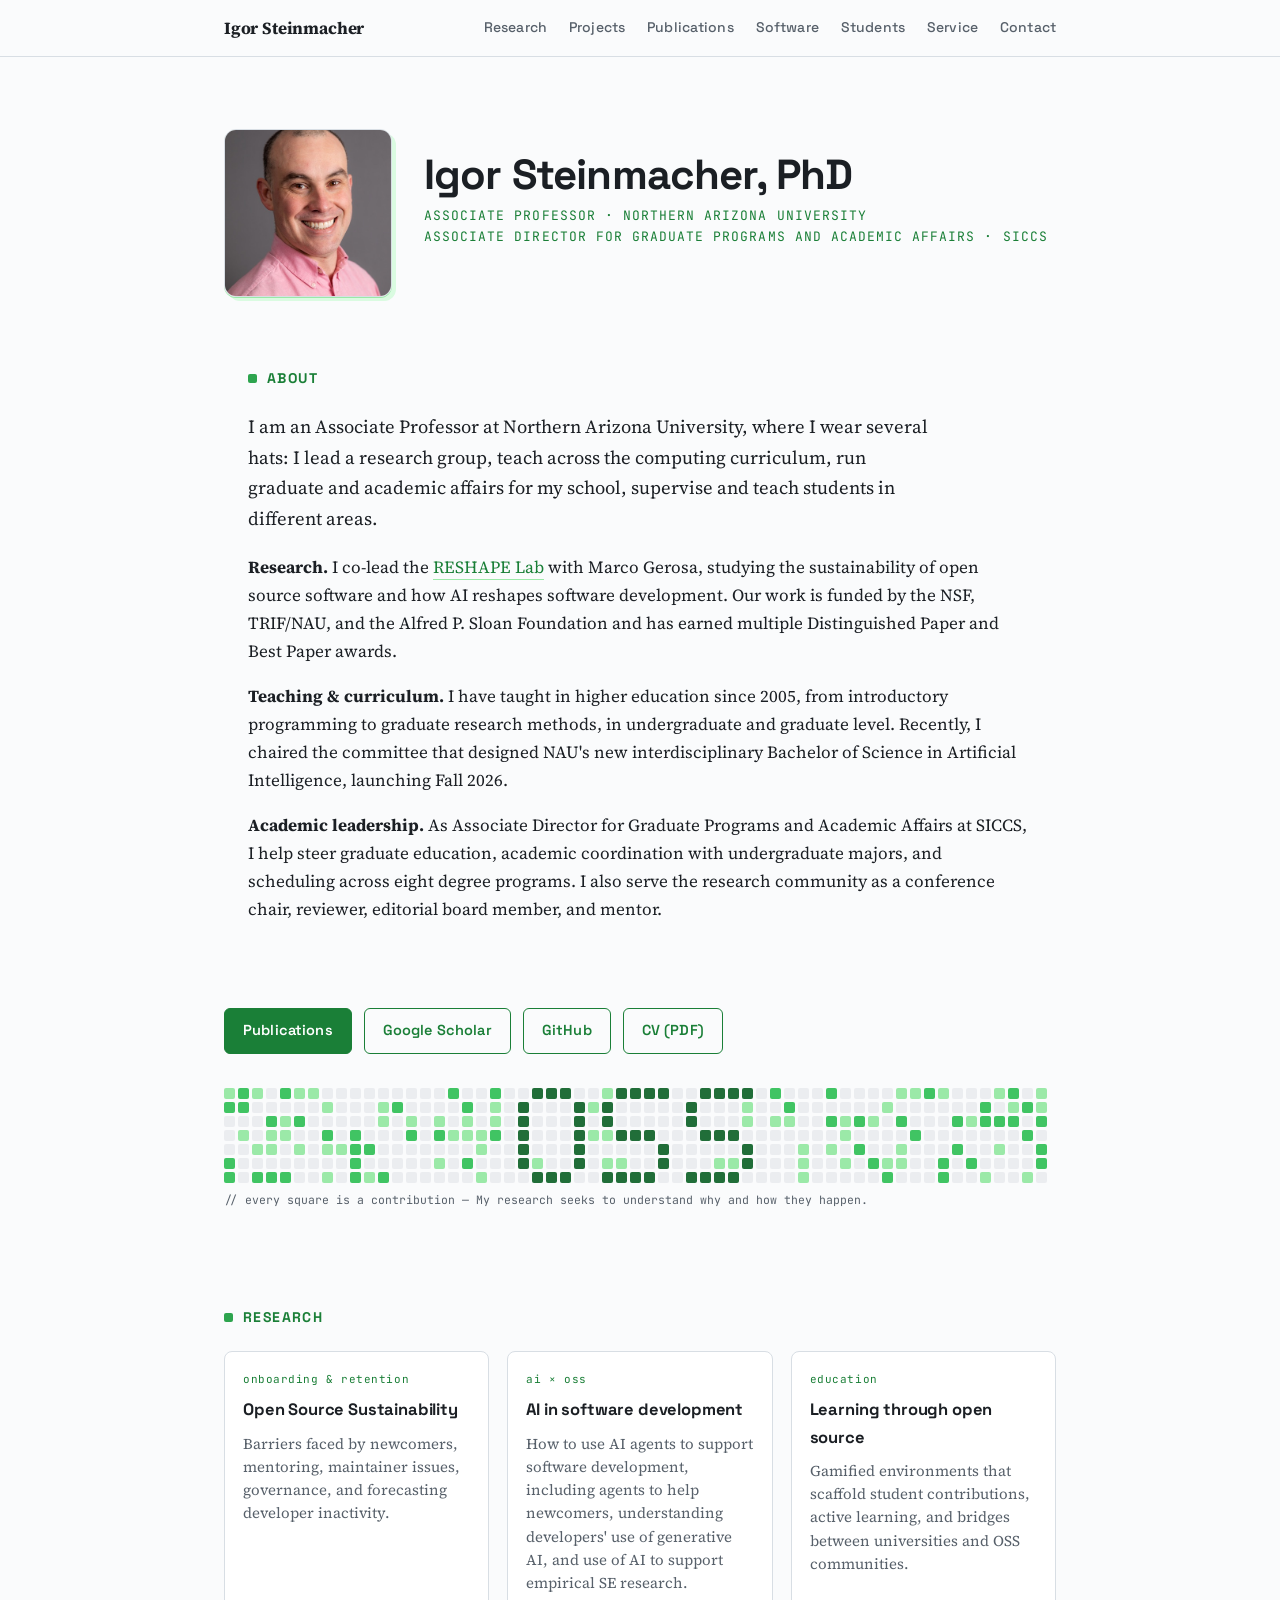
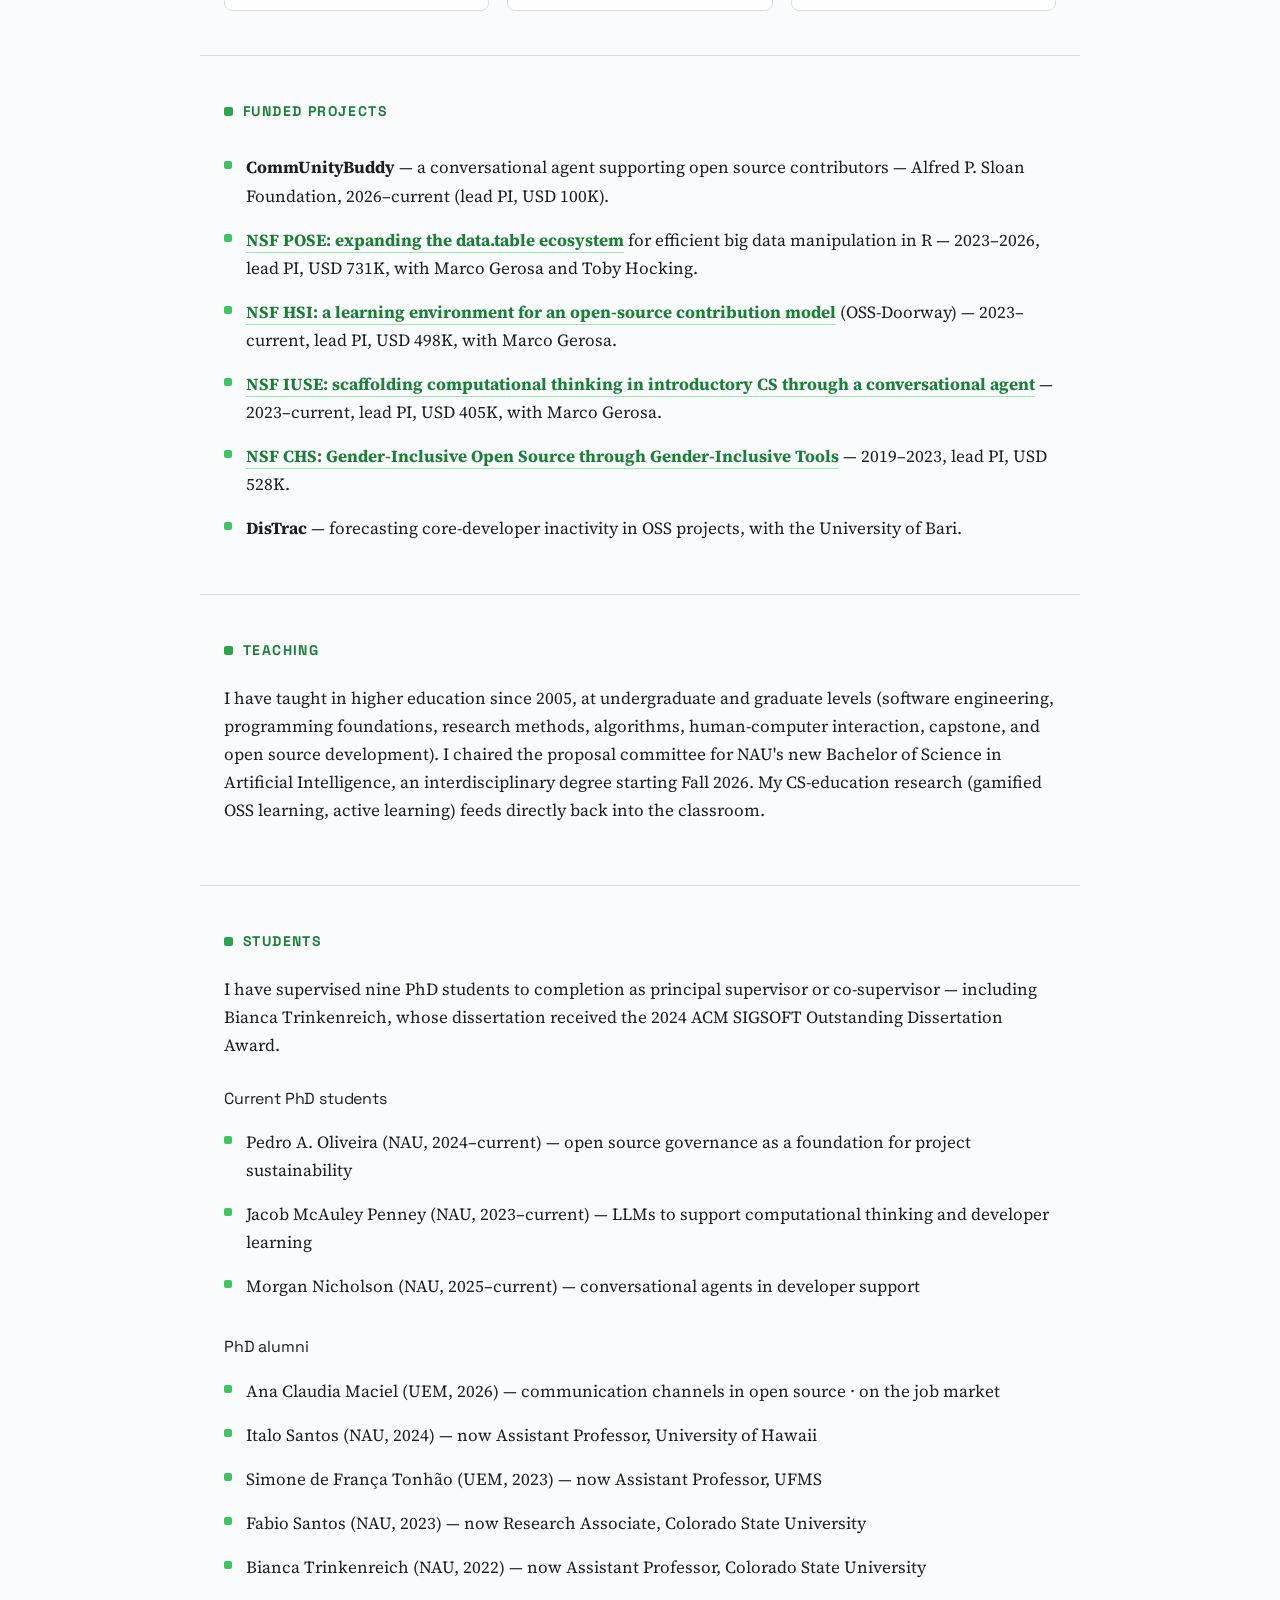
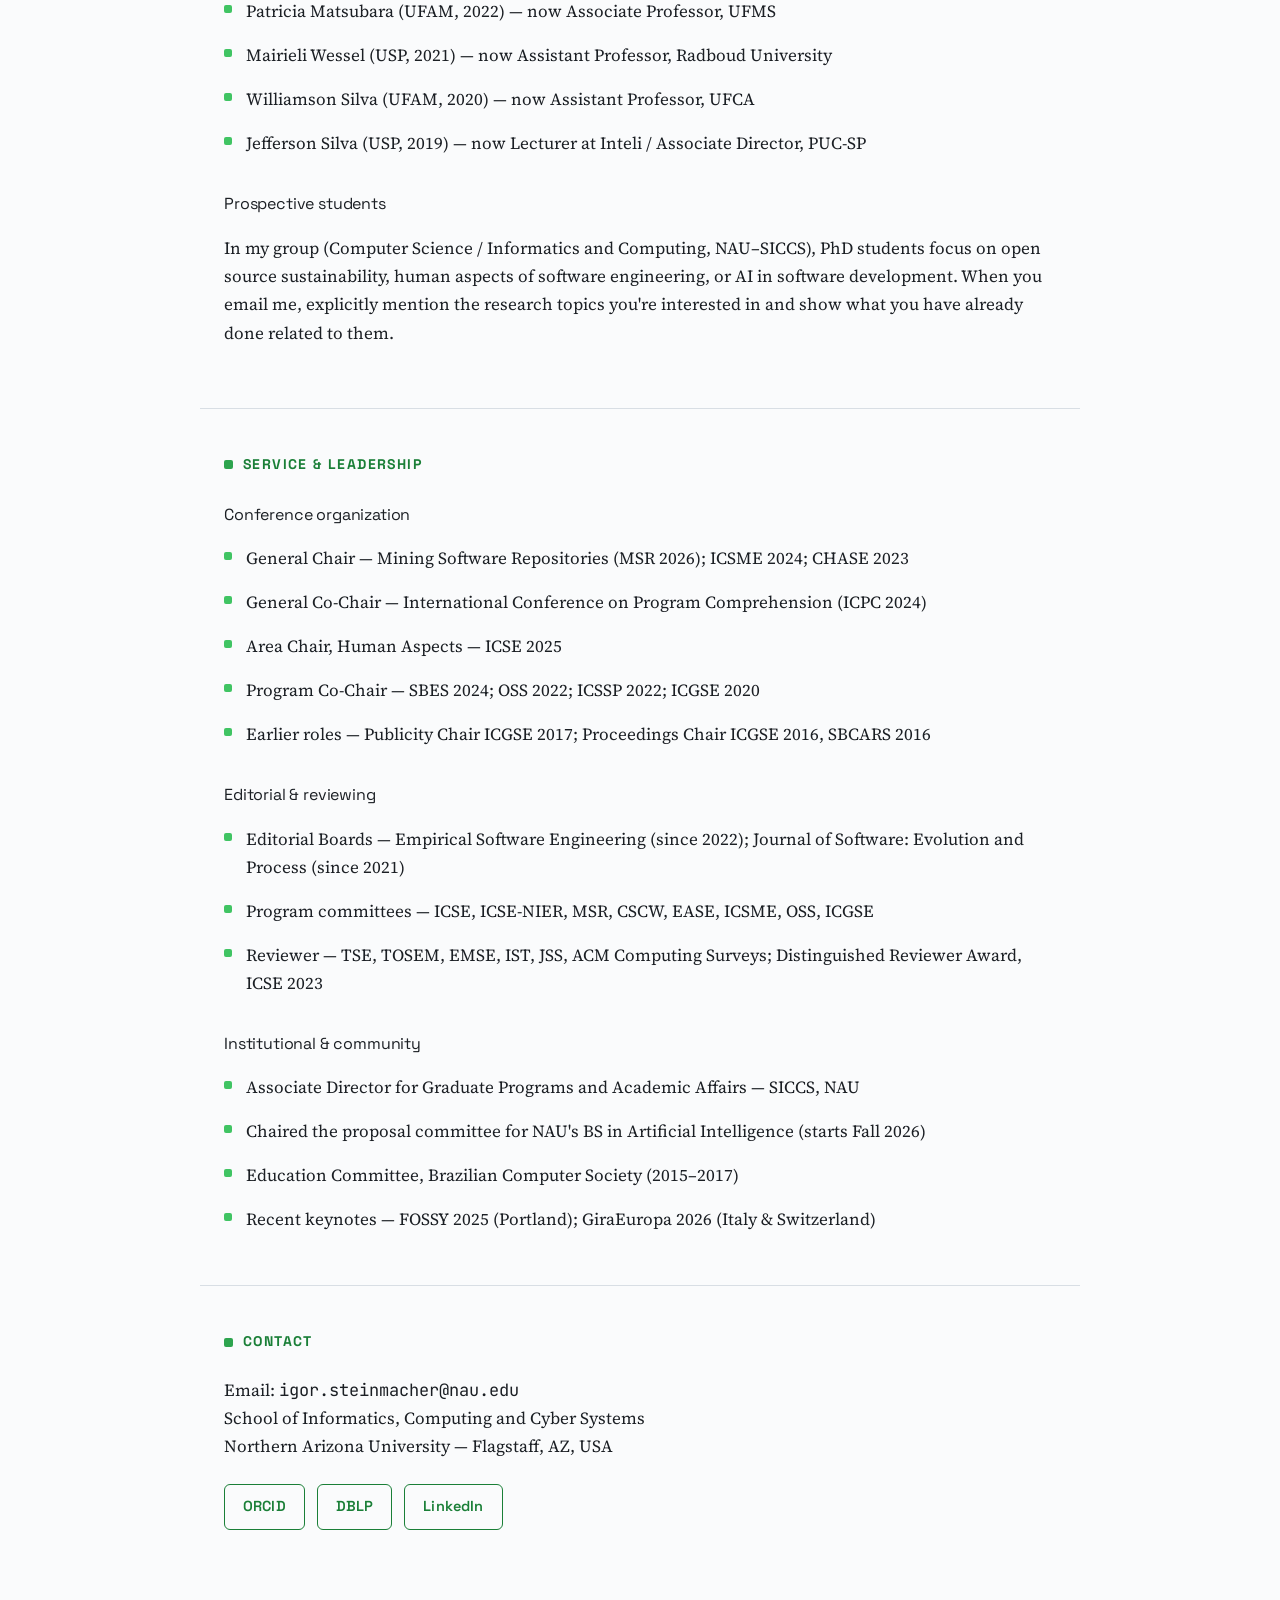
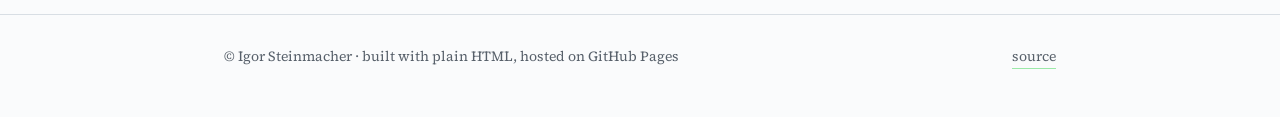
==== index.html @ fbc07988 "Fix content mismatches, shrink photo, add link previews - Teaching: "since 2005" in both About and T" ====
<!DOCTYPE html>
<html lang="en">
<head>
<meta charset="utf-8">
<meta name="viewport" content="width=device-width, initial-scale=1">
<title>Igor Steinmacher — Open Source Sustainability Research</title>
<meta name="description" content="Igor Steinmacher is an Associate Professor at Northern Arizona University researching open source software sustainability, onboarding, governance, and AI in software ecosystems.">
<link rel="canonical" href="https://igor.pro.br/">
<link rel="icon" href="favicon.svg" type="image/svg+xml">
<link rel="apple-touch-icon" href="apple-touch-icon.png">
<meta property="og:type" content="website">
<meta property="og:site_name" content="Igor Steinmacher">
<meta property="og:url" content="https://igor.pro.br/">
<meta property="og:title" content="Igor Steinmacher — Open Source Sustainability Research">
<meta property="og:description" content="Igor Steinmacher is an Associate Professor at Northern Arizona University researching open source software sustainability, onboarding, governance, and AI in software ecosystems.">
<meta property="og:image" content="https://igor.pro.br/steinmacherIgor.jpg">
<meta property="og:image:width" content="420">
<meta property="og:image:height" content="543">
<meta property="og:image:alt" content="Portrait of Igor Steinmacher">
<meta name="twitter:card" content="summary">
<script type="application/ld+json">
{
  "@context": "https://schema.org",
  "@type": "Person",
  "name": "Igor Steinmacher",
  "url": "https://igor.pro.br/",
  "image": "https://igor.pro.br/steinmacherIgor.jpg",
  "jobTitle": "Associate Professor",
  "affiliation": { "@type": "CollegeOrUniversity", "name": "Northern Arizona University" },
  "knowsAbout": ["Open source software", "Software engineering", "AI in software development", "Computing education"],
  "sameAs": [
    "https://scholar.google.com/citations?user=I8o8rfoAAAAJ",
    "https://github.com/igorsteinmacher",
    "https://orcid.org/0000-0002-0612-5790",
    "https://dblp.org/pid/70/3474.html",
    "https://www.linkedin.com/in/igorsteinmacher/"
  ]
}
</script>
<link rel="preconnect" href="https://fonts.googleapis.com">
<link rel="preconnect" href="https://fonts.gstatic.com" crossorigin>
<link href="https://fonts.googleapis.com/css2?family=Space+Grotesk:wght@500;700&family=Source+Serif+4:ital,wght@0,400;0,600;1,400&family=JetBrains+Mono:wght@400;600&display=swap" rel="stylesheet">
<link rel="stylesheet" href="style.css">
</head>
<body>

<header class="site">
  <div class="row">
    <a class="brand" href="index.html">Igor Steinmacher</a>
    <nav>
      <!-- BEGIN:nav (generated from data/site.toml — edit there) -->
      <a href="#research">Research</a>
      <a href="#projects">Projects</a>
      <a href="publications.html">Publications</a>
      <a href="software.html">Software</a>
      <a href="#students">Students</a>
      <a href="#service">Service</a>
      <a href="#contact">Contact</a>
      <!-- END:nav -->
    </nav>
  </div>
</header>

<main>
  <div class="hero">
    <div class="hero-top">
      <img class="hero-photo" src="steinmacherIgor.jpg" width="168" height="168" alt="Igor Steinmacher">
      <div class="hero-id">
        <h1 class="name">Igor Steinmacher, PhD</h1>
        <p class="role">Associate Professor · Northern Arizona University<br>
        Associate Director for Graduate Programs and Academic Affairs · SICCS</p>
      </div>
    </div>

    <section id="about">
    <h2>About</h2>
    <p class="lead">
      I am an Associate Professor at Northern Arizona University, where I wear several
      hats: I lead a research group, teach across the computing curriculum, run
      graduate and academic affairs for my school, supervise and teach students in different areas.
    </p>
    <p>
      <strong>Research.</strong> I co-lead the <a href="https://reshapelab.site" target="_blank" rel="noopener">RESHAPE
      Lab</a> with Marco Gerosa, studying the sustainability of open source software and
      how AI reshapes software development. Our work is funded by the NSF, TRIF/NAU, and the Alfred P.
      Sloan Foundation and has earned multiple Distinguished Paper and Best
      Paper awards.
    </p>
    <p>
      <strong>Teaching &amp; curriculum.</strong> I have taught in higher education since
      2005, from introductory programming to graduate research methods, in undergraduate
      and graduate level. Recently, I chaired the committee that designed NAU's new interdisciplinary 
      Bachelor of Science in Artificial Intelligence, launching Fall 2026.
    </p>
    <p>
      <strong>Academic leadership.</strong> As Associate Director for Graduate Programs and
      Academic Affairs at SICCS, I help steer graduate education, academic coordination with
      undergraduate majors, and scheduling across eight degree programs. I also serve the
      research community as a conference chair, reviewer, editorial board member, and mentor.
    </p>
  </section>  
    <!--<p class="thesis">
      For over a decade, I have studied <em>why people join open source, why they stay, and why they
      leave</em>, and built tools that turn those findings into better onboarding, healthier
      governance, and AI that supports contributors rather than replacing them.
      I co-lead the <a href="https://reshapelab.site" target="_blank" rel="noopener">RESHAPE Lab</a>.
    </p>-->
    <div class="btn-row">
      <a class="btn solid" href="publications.html">Publications</a>
      <a class="btn" href="https://scholar.google.com/citations?user=I8o8rfoAAAAJ">Google Scholar</a>
      <a class="btn" href="https://github.com/igorsteinmacher">GitHub</a>
      <a class="btn" href="Steinmacher_CV.pdf">CV (PDF)</a>
    </div>
    <div class="contrib" id="contrib" aria-hidden="true"></div>
    <p class="contrib-caption">// every square is a contribution — My research seeks to understand why and how they happen.</p>
  </div>

  <section id="research">
    <h2>Research</h2>
    <div class="themes">
      <div class="theme">
        <span class="tag">onboarding &amp; retention</span>
        <h3>Open Source Sustainability</h3>
        <p>Barriers faced by newcomers, mentoring, maintainer issues, governance,
        and forecasting developer inactivity.</p>
      </div>
      <div class="theme">
        <span class="tag">ai × oss</span>
        <h3>AI in software development</h3>
        <p>How to use AI agents to support software development, including
        agents to help newcomers, understanding developers' use of generative AI,
        and use of AI to support empirical SE research.</p>
      </div>
      <div class="theme">
        <span class="tag">education</span>
        <h3>Learning through open source</h3>
        <p>Gamified environments that scaffold student contributions,
        active learning, and bridges between universities and OSS communities.</p>
      </div>
    </div>
  </section>

  <section id="projects">
    <h2>Funded Projects</h2>
    <ul class="clean">
      <!-- BEGIN:projects (generated from data/projects.toml — edit there) -->
      <li><strong>CommUnityBuddy</strong> — a conversational agent supporting open source contributors — Alfred P. Sloan Foundation, 2026–current (lead PI, USD 100K).</li>
      <li><strong><a href="https://www.nsf.gov/awardsearch/showAward?AWD_ID=2303612" target="_blank" rel="noopener">NSF POSE: expanding the data.table ecosystem</a></strong> for efficient big data manipulation in R — 2023–2026, lead PI, USD 731K, with Marco Gerosa and Toby Hocking.</li>
      <li><strong><a href="https://www.nsf.gov/awardsearch/showAward?AWD_ID=2247929" target="_blank" rel="noopener">NSF HSI: a learning environment for an open-source contribution model</a></strong> (OSS-Doorway) — 2023–current, lead PI, USD 498K, with Marco Gerosa.</li>
      <li><strong><a href="https://www.nsf.gov/awardsearch/showAward?AWD_ID=2236198" target="_blank" rel="noopener">NSF IUSE: scaffolding computational thinking in introductory CS through a conversational agent</a></strong> — 2023–current, lead PI, USD 405K, with Marco Gerosa.</li>
      <li><strong><a href="https://www.nsf.gov/awardsearch/showAward?AWD_ID=1900903" target="_blank" rel="noopener">NSF CHS: Gender-Inclusive Open Source through Gender-Inclusive Tools</a></strong> — 2019–2023, lead PI, USD 528K.</li>
      <li><strong>DisTrac</strong> — forecasting core-developer inactivity in OSS projects, with the University of Bari.</li>
      <!-- END:projects -->
    </ul>
  </section>

  <section id="teaching">
    <h2>Teaching</h2>
    <p>
      I have taught in higher education since 2005, at undergraduate and
      graduate levels (software engineering, programming foundations, research methods,
      algorithms, human-computer interaction, capstone, and open source development). I
      chaired the proposal committee for NAU's new Bachelor of Science in Artificial
      Intelligence, an interdisciplinary degree starting Fall 2026. My CS-education
      research (gamified OSS learning, active learning) feeds directly back into the
      classroom.
    </p>
  </section>

  <section id="students">
    <h2>Students</h2>
    <p>
      I have supervised <!-- BEGIN:phd-alumni-count (from data/students.toml) -->nine<!-- END:phd-alumni-count --> PhD students to completion as principal supervisor or
      co-supervisor — including Bianca Trinkenreich, whose dissertation received the
      2024 ACM SIGSOFT Outstanding Dissertation Award.
    </p>
    <p class="sub-h">Current PhD students</p>
    <ul class="clean">
      <!-- BEGIN:students-current (generated from data/students.toml — edit there) -->
      <li>Pedro A. Oliveira (NAU, 2024–current) — open source governance as a foundation for project sustainability</li>
      <li>Jacob McAuley Penney (NAU, 2023–current) — LLMs to support computational thinking and developer learning</li>
      <li>Morgan Nicholson (NAU, 2025–current) — conversational agents in developer support</li>
      <!-- END:students-current -->
    </ul>
    <p class="sub-h">PhD alumni</p>
    <ul class="clean">
      <!-- BEGIN:students-alumni (generated from data/students.toml — edit there) -->
      <li>Ana Claudia Maciel (UEM, 2026) — communication channels in open source · on the job market</li>
      <li>Italo Santos (NAU, 2024) — now Assistant Professor, University of Hawaii</li>
      <li>Simone de França Tonhão (UEM, 2023) — now Assistant Professor, UFMS</li>
      <li>Fabio Santos (NAU, 2023) — now Research Associate, Colorado State University</li>
      <li>Bianca Trinkenreich (NAU, 2022) — now Assistant Professor, Colorado State University</li>
      <li>Patricia Matsubara (UFAM, 2022) — now Associate Professor, UFMS</li>
      <li>Mairieli Wessel (USP, 2021) — now Assistant Professor, Radboud University</li>
      <li>Williamson Silva (UFAM, 2020) — now Assistant Professor, UFCA</li>
      <li>Jefferson Silva (USP, 2019) — now Lecturer at Inteli / Associate Director, PUC-SP</li>
      <!-- END:students-alumni -->
    </ul>
    <p class="sub-h">Prospective students</p>
    <p>
      In my group (Computer Science / Informatics and Computing, NAU–SICCS), PhD students focus on open source sustainability, human aspects of software engineering, or AI in software development. When you email me, explicitly mention the research topics you're interested in and show what you have already done related to them.
    </p>
  </section>

  <section id="service">
    <h2>Service &amp; Leadership</h2>
    <!-- BEGIN:service (generated from data/service.toml — edit there) -->
    <p class="sub-h">Conference organization</p>
    <ul class="clean">
      <li>General Chair — Mining Software Repositories (MSR 2026); ICSME 2024; CHASE 2023</li>
      <li>General Co-Chair — International Conference on Program Comprehension (ICPC 2024)</li>
      <li>Area Chair, Human Aspects — ICSE 2025</li>
      <li>Program Co-Chair — SBES 2024; OSS 2022; ICSSP 2022; ICGSE 2020</li>
      <li>Earlier roles — Publicity Chair ICGSE 2017; Proceedings Chair ICGSE 2016, SBCARS 2016</li>
    </ul>
    <p class="sub-h">Editorial &amp; reviewing</p>
    <ul class="clean">
      <li>Editorial Boards — Empirical Software Engineering (since 2022); Journal of Software: Evolution and Process (since 2021)</li>
      <li>Program committees — ICSE, ICSE-NIER, MSR, CSCW, EASE, ICSME, OSS, ICGSE</li>
      <li>Reviewer — TSE, TOSEM, EMSE, IST, JSS, ACM Computing Surveys; Distinguished Reviewer Award, ICSE 2023</li>
    </ul>
    <p class="sub-h">Institutional &amp; community</p>
    <ul class="clean">
      <li>Associate Director for Graduate Programs and Academic Affairs — SICCS, NAU</li>
      <li>Chaired the proposal committee for NAU's BS in Artificial Intelligence (starts Fall 2026)</li>
      <li>Education Committee, Brazilian Computer Society (2015–2017)</li>
      <li>Recent keynotes — FOSSY 2025 (Portland); GiraEuropa 2026 (Italy &amp; Switzerland)</li>
    </ul>
    <!-- END:service -->
  </section>

  <section id="contact">
    <h2>Contact</h2>
    <p>
      Email: <span class="mono">igor.steinmacher@nau.edu</span><br>
      School of Informatics, Computing and Cyber Systems<br>
      Northern Arizona University — Flagstaff, AZ, USA
    </p>
    <div class="btn-row">
      <a class="btn" href="https://orcid.org/0000-0002-0612-5790">ORCID</a>
      <a class="btn" href="https://dblp.org/pid/70/3474.html">DBLP</a>
      <a class="btn" href="https://www.linkedin.com/in/igorsteinmacher/">LinkedIn</a>
    </div>
  </section>
</main>

<footer>
  <div class="row">
    <span>© Igor Steinmacher · built with plain HTML, hosted on GitHub Pages</span>
    <a href="https://github.com/igorsteinmacher/igorsteinmacher.github.io" target="_blank" rel="noopener">source</a>
  </div>
</footer>

<script>
// Signature element: deterministic contribution-graph strip.
// Hidden message: the brightest cells spell "OSS" in a 5x7 pixel font, sitting in
// the middle of the strip. On each side, background "contributions" ramp from
// sparse/quiet up toward the message and back down — so it reads like a real
// commit history with a burst of activity in the center, not a banner.
// Deterministic — identical on every visit.
(function () {
  const grid = document.getElementById('contrib');
  if (!grid) return;

  // 5x7 glyphs (rows top->bottom, each string is 5 cols). 1 = lit.
  const FONT = {
    O: ["01110","10001","10001","10001","10001","10001","01110"],
    S: ["01111","10000","10000","01110","00001","00001","11110"],
  };
  const MSG = "OSS";

  // message columns: 5 per letter + 1-col gap between letters
  const msgCols = [];
  MSG.split("").forEach((ch, i) => {
    const g = FONT[ch];
    for (let c = 0; c < 5; c++) msgCols.push(g.map(row => row[c] === "1"));
    if (i < MSG.length - 1) msgCols.push(new Array(7).fill(false));
  });

  let seed = 20150612; // PhD year + a date — deterministic seed
  const rand = () => (seed = (seed * 1103515245 + 12345) % 2147483648) / 2147483648;

  const gap = 3;
  const cw = grid.clientWidth || 880;
  const minCols = msgCols.length + 8;
  let cell = 11;
  let avail = Math.floor((cw + gap) / (cell + gap));
  if (avail < minCols) {
    cell = Math.max(5, Math.floor((cw + gap) / minCols) - gap);
    avail = Math.floor((cw + gap) / (cell + gap));
    grid.style.gridTemplateRows = `repeat(7, ${cell}px)`;
    grid.style.gridAutoColumns = `${cell}px`;
  }
  const start = Math.floor((avail - msgCols.length) / 2); // message start column
  const end = start + msgCols.length;                     // message end column
  const half = avail / 2;

  for (let w = 0; w < avail; w++) {
    const inMsg = w >= start && w < end;
    const letterCol = inMsg ? msgCols[w - start] : null;
    // background intensity ramps toward the center (where the message sits)
    const proximity = 1 - Math.abs(w - half) / half; // 0 at edges, 1 at center
    for (let d = 0; d < 7; d++) {
      const cell = document.createElement('span');
      if (letterCol && letterCol[d]) {
        cell.className = 'l4';            // message pixel — brightest
      } else {
        // denser & slightly brighter near the center, sparse & dim at the edges
        const r = rand();
        const t = 0.55 + proximity * 0.32; // threshold rises toward center
        if (r > t + 0.18) cell.className = 'l2';
        else if (r > t) cell.className = 'l1';
        // else empty (level 0)
      }
      cell.style.animationDelay = (w * 18) + 'ms';
      grid.appendChild(cell);
    }
  }
})();
</script>
</body>
</html>
---- style.css ----
/* ==========================================================================
   igor.pro.br — stylesheet
   Design notes: palette is a deliberate nod to the GitHub contribution
   graph (the data Igor's research mines): paper white, ink, commit green.
   Type: Space Grotesk (display) / Source Serif 4 (body) / JetBrains Mono
   (metadata: years, venues, labels).
   ========================================================================== */

:root {
  --paper: #fafbfc;
  --ink: #1b1f24;
  --slate: #57606a;
  --line: #d8dee4;
  --green: #2da44e;
  --green-deep: #1a7f37;
  --green-soft: #dafbe1;
  --green-cell-0: #ebedf0;
  --green-cell-1: #9be9a8;
  --green-cell-2: #40c463;
  --green-cell-3: #30a14e;
  --green-cell-4: #216e39;
  --max: 880px;
}

* { box-sizing: border-box; }

html { scroll-behavior: smooth; }
@media (prefers-reduced-motion: reduce) {
  html { scroll-behavior: auto; }
  *, *::before, *::after { animation: none !important; transition: none !important; }
}

body {
  margin: 0;
  background: var(--paper);
  color: var(--ink);
  font-family: "Source Serif 4", Georgia, serif;
  font-size: 17px;
  line-height: 1.65;
}

h1, h2, h3, nav, .btn { font-family: "Space Grotesk", "Helvetica Neue", sans-serif; }
.mono { font-family: "JetBrains Mono", ui-monospace, monospace; }

a { color: var(--green-deep); text-decoration: none; border-bottom: 1px solid var(--green-cell-1); }
a:hover { border-bottom-color: var(--green-deep); }
a:focus-visible { outline: 2px solid var(--green); outline-offset: 2px; }

/* ---- nav ---- */
header.site {
  position: sticky; top: 0; z-index: 10;
  background: rgba(250,251,252,.92);
  backdrop-filter: blur(6px);
  border-bottom: 1px solid var(--line);
}
header.site .row {
  max-width: var(--max); margin: 0 auto; padding: 14px 24px;
  display: flex; align-items: center; justify-content: space-between; gap: 16px;
}
header.site .brand {
  font-weight: 700; font-size: 17px; letter-spacing: -.01em;
  color: var(--ink); border: 0;
}
header.site nav { display: flex; gap: 22px; flex-wrap: wrap; }
header.site nav a {
  font-size: 14px; font-weight: 500; color: var(--slate);
  border: 0; letter-spacing: .01em;
}
header.site nav a:hover { color: var(--green-deep); }

/* ---- hero ---- */
.hero { max-width: var(--max); margin: 0 auto; padding: 72px 24px 48px; }
.hero h1 {
  font-size: clamp(34px, 6vw, 52px);
  line-height: 1.05; letter-spacing: -.025em; margin: 0 0 14px;
}
.hero .role {
  font-family: "JetBrains Mono", monospace;
  font-size: 13px; color: var(--green-deep);
  text-transform: uppercase; letter-spacing: .08em;
  margin: 0 0 26px;
}
.hero .thesis {
  font-size: clamp(19px, 2.6vw, 23px);
  line-height: 1.5; max-width: 640px; margin: 0 0 30px;
  color: var(--ink);
}
.hero .thesis em { font-style: normal; background: var(--green-soft); padding: 0 4px; }

/* signature element: contribution-graph strip */
.contrib {
  display: grid;
  grid-template-rows: repeat(7, 11px);
  grid-auto-flow: column;
  grid-auto-columns: 11px;
  gap: 3px;
  margin: 34px 0 8px;
  overflow: hidden;
}
.contrib span {
  width: 11px; height: 11px; border-radius: 2px;
  background: var(--green-cell-0);
  opacity: 0; animation: cell-in .4s ease forwards;
}
.contrib span.l1 { background: var(--green-cell-1); }
.contrib span.l2 { background: var(--green-cell-2); }
.contrib span.l3 { background: var(--green-cell-3); }
.contrib span.l4 { background: var(--green-cell-4); }
@keyframes cell-in { to { opacity: 1; } }
.contrib-caption {
  font-family: "JetBrains Mono", monospace;
  font-size: 11.5px; color: var(--slate); margin: 0 0 4px;
}

/* ---- sections ---- */
section { max-width: var(--max); margin: 0 auto; padding: 44px 24px; }
section + section { border-top: 1px solid var(--line); }
h2 {
  font-size: 14px; text-transform: uppercase; letter-spacing: .1em;
  color: var(--green-deep); margin: 0 0 22px;
  display: flex; align-items: center; gap: 10px;
}
h2::before {
  content: ""; width: 9px; height: 9px; border-radius: 2px;
  background: var(--green); flex: none;
}
h3 { font-size: 19px; margin: 26px 0 8px; letter-spacing: -.01em; }

.lead { font-size: 18.5px; max-width: 680px; }

/* research themes */
.themes { display: grid; grid-template-columns: repeat(auto-fit, minmax(240px, 1fr)); gap: 18px; margin-top: 8px; }
.theme {
  border: 1px solid var(--line); border-radius: 8px;
  padding: 18px 18px 16px; background: #fff;
}
.theme h3 { margin: 0 0 8px; font-size: 16.5px; }
.theme p { margin: 0; font-size: 15px; color: var(--slate); line-height: 1.55; }
.theme .tag {
  font-family: "JetBrains Mono", monospace; font-size: 11px;
  color: var(--green-deep); display: block; margin-bottom: 8px;
  letter-spacing: .05em;
}

/* publications */
.pub { padding: 14px 0; border-bottom: 1px dashed var(--line); }
.pub:last-child { border-bottom: 0; }
.pub .meta {
  font-family: "JetBrains Mono", monospace; font-size: 12px;
  color: var(--slate); display: flex; gap: 12px; flex-wrap: wrap; margin-bottom: 3px;
}
.pub .meta .venue { color: var(--green-deep); font-weight: 600; }
.pub .meta .award { color: #9a6700; }
.pub .title { font-size: 16.5px; font-weight: 600; line-height: 1.4; }
.pub .authors { font-size: 14px; color: var(--slate); margin-top: 2px; }
.year-h {
  font-family: "Space Grotesk", sans-serif; font-size: 22px;
  margin: 34px 0 6px; letter-spacing: -.01em;
}

/* lists */
ul.clean { list-style: none; padding: 0; margin: 0; }
ul.clean li { padding: 8px 0 8px 22px; position: relative; }
ul.clean li::before {
  content: ""; position: absolute; left: 0; top: 16px;
  width: 8px; height: 8px; border-radius: 2px; background: var(--green-cell-2);
}

/* buttons */
.btn {
  display: inline-block; padding: 10px 18px; border-radius: 6px;
  border: 1px solid var(--green-deep); color: var(--green-deep);
  font-weight: 600; font-size: 14.5px; letter-spacing: .01em;
}
.btn:hover { background: var(--green-soft); }
.btn.solid { background: var(--green-deep); color: #fff; }
.btn.solid:hover { background: var(--green); }
.btn-row { display: flex; gap: 12px; flex-wrap: wrap; margin-top: 24px; }

/* footer */
footer {
  border-top: 1px solid var(--line);
  margin-top: 40px;
}
footer .row {
  max-width: var(--max); margin: 0 auto; padding: 30px 24px 48px;
  font-size: 14px; color: var(--slate);
  display: flex; justify-content: space-between; gap: 16px; flex-wrap: wrap;
}
footer a { color: var(--slate); }

@media (max-width: 600px) {
  .hero { padding-top: 48px; }
  header.site nav { gap: 14px; }
}

/* ---- hero with photo (personal page layout) ---- */
.hero-top {
  display: flex; align-items: center; gap: 32px; margin-bottom: 26px;
}
.hero-photo {
  width: 168px; height: 168px; border-radius: 12px; object-fit: cover;
  border: 1px solid var(--line); flex: none;
  box-shadow: 0 1px 0 var(--green-cell-1), 4px 4px 0 var(--green-soft);
}
.hero-id .name {
  font-family: "Space Grotesk", sans-serif;
  font-size: clamp(30px, 5vw, 42px); font-weight: 700;
  letter-spacing: -.02em; line-height: 1.05; margin: 0 0 8px;
}
.hero .thesis-label {
  font-family: "JetBrains Mono", monospace; font-size: 11.5px;
  color: var(--slate); letter-spacing: .06em; margin: 0 0 6px;
}
@media (max-width: 600px) {
  .hero-top { flex-direction: column; align-items: flex-start; gap: 18px; }
  .hero-photo { width: 132px; height: 132px; }
}

/* software cards */
.sw { border: 1px solid var(--line); border-radius: 8px; background: #fff;
  padding: 20px; margin-bottom: 16px; }
.sw h3 { margin: 0 0 6px; font-size: 18px; }
.sw .links { font-family: "JetBrains Mono", monospace; font-size: 12.5px;
  display: flex; gap: 16px; flex-wrap: wrap; margin-top: 10px; }
.sw p { margin: 4px 0 0; font-size: 15px; color: var(--slate); }
.sub-h { font-family: "Space Grotesk", sans-serif; font-size: 16px;
  margin: 26px 0 8px; letter-spacing: -.01em; }
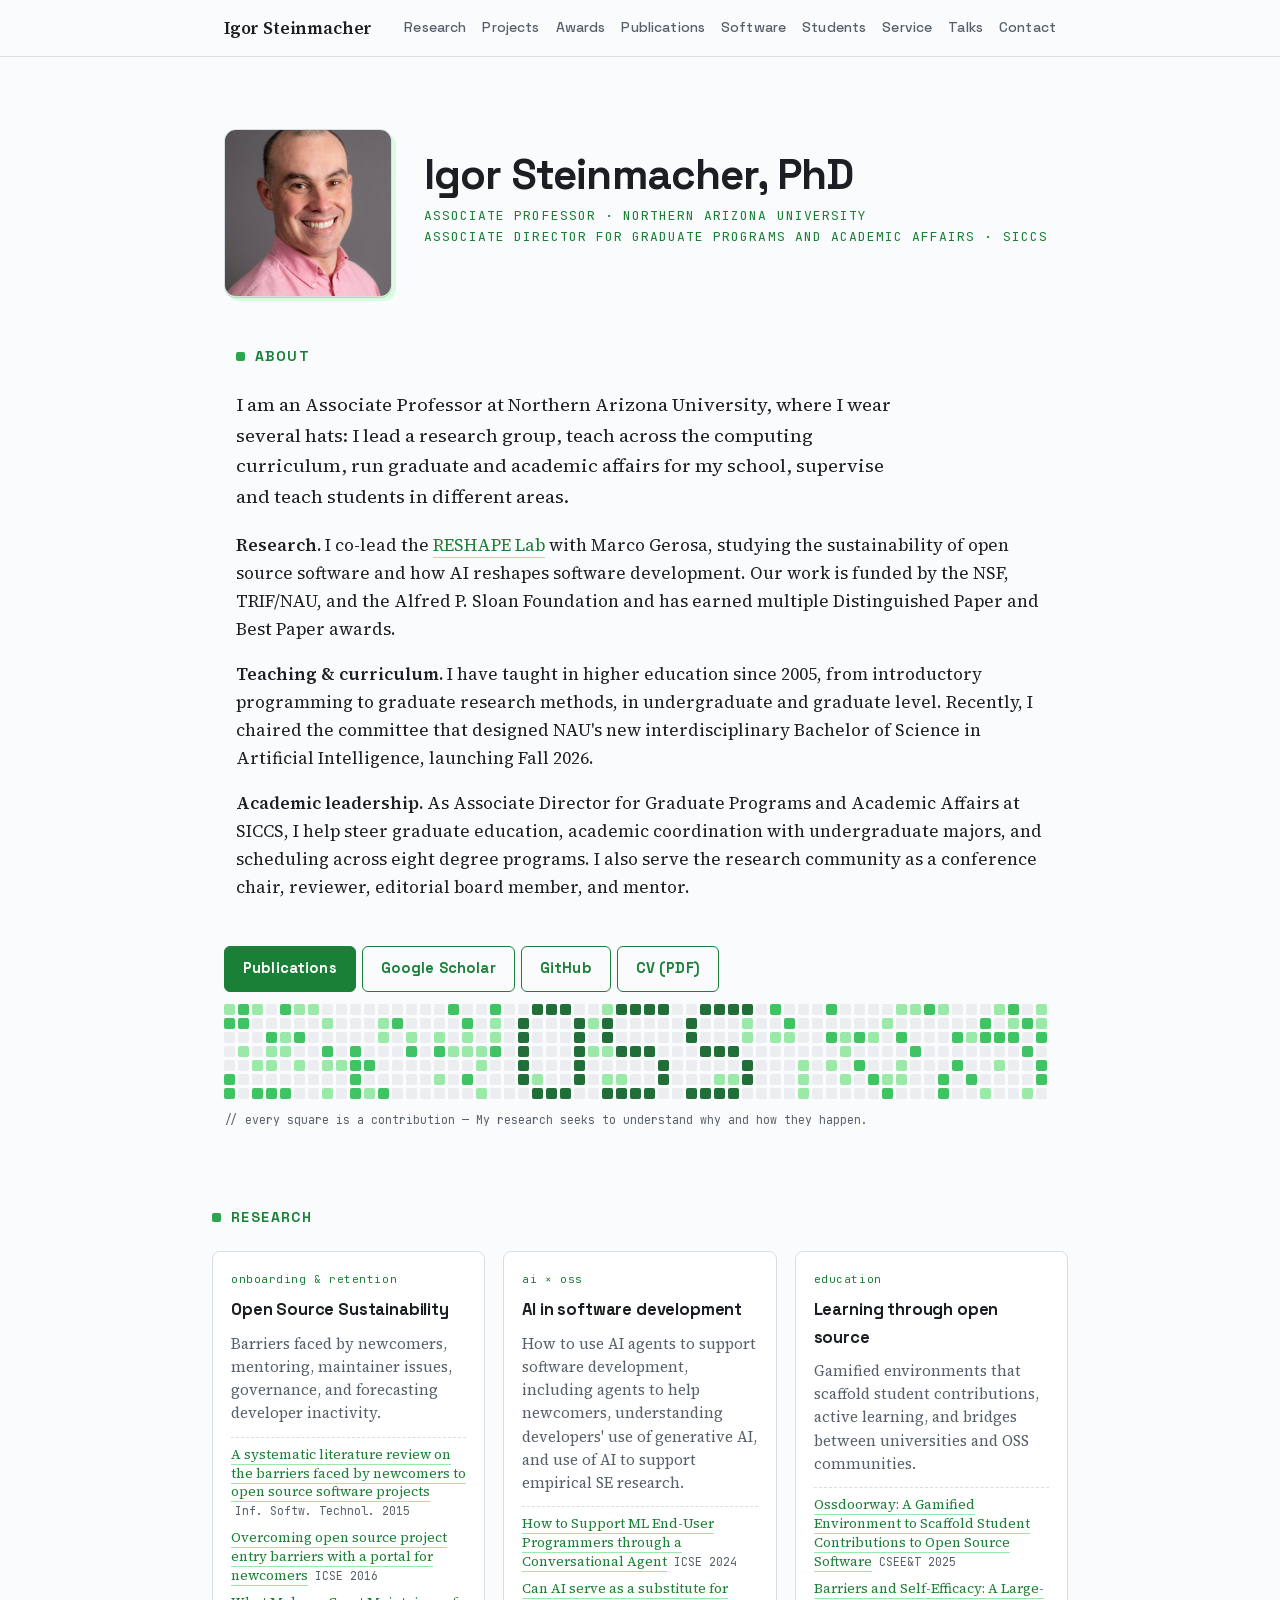
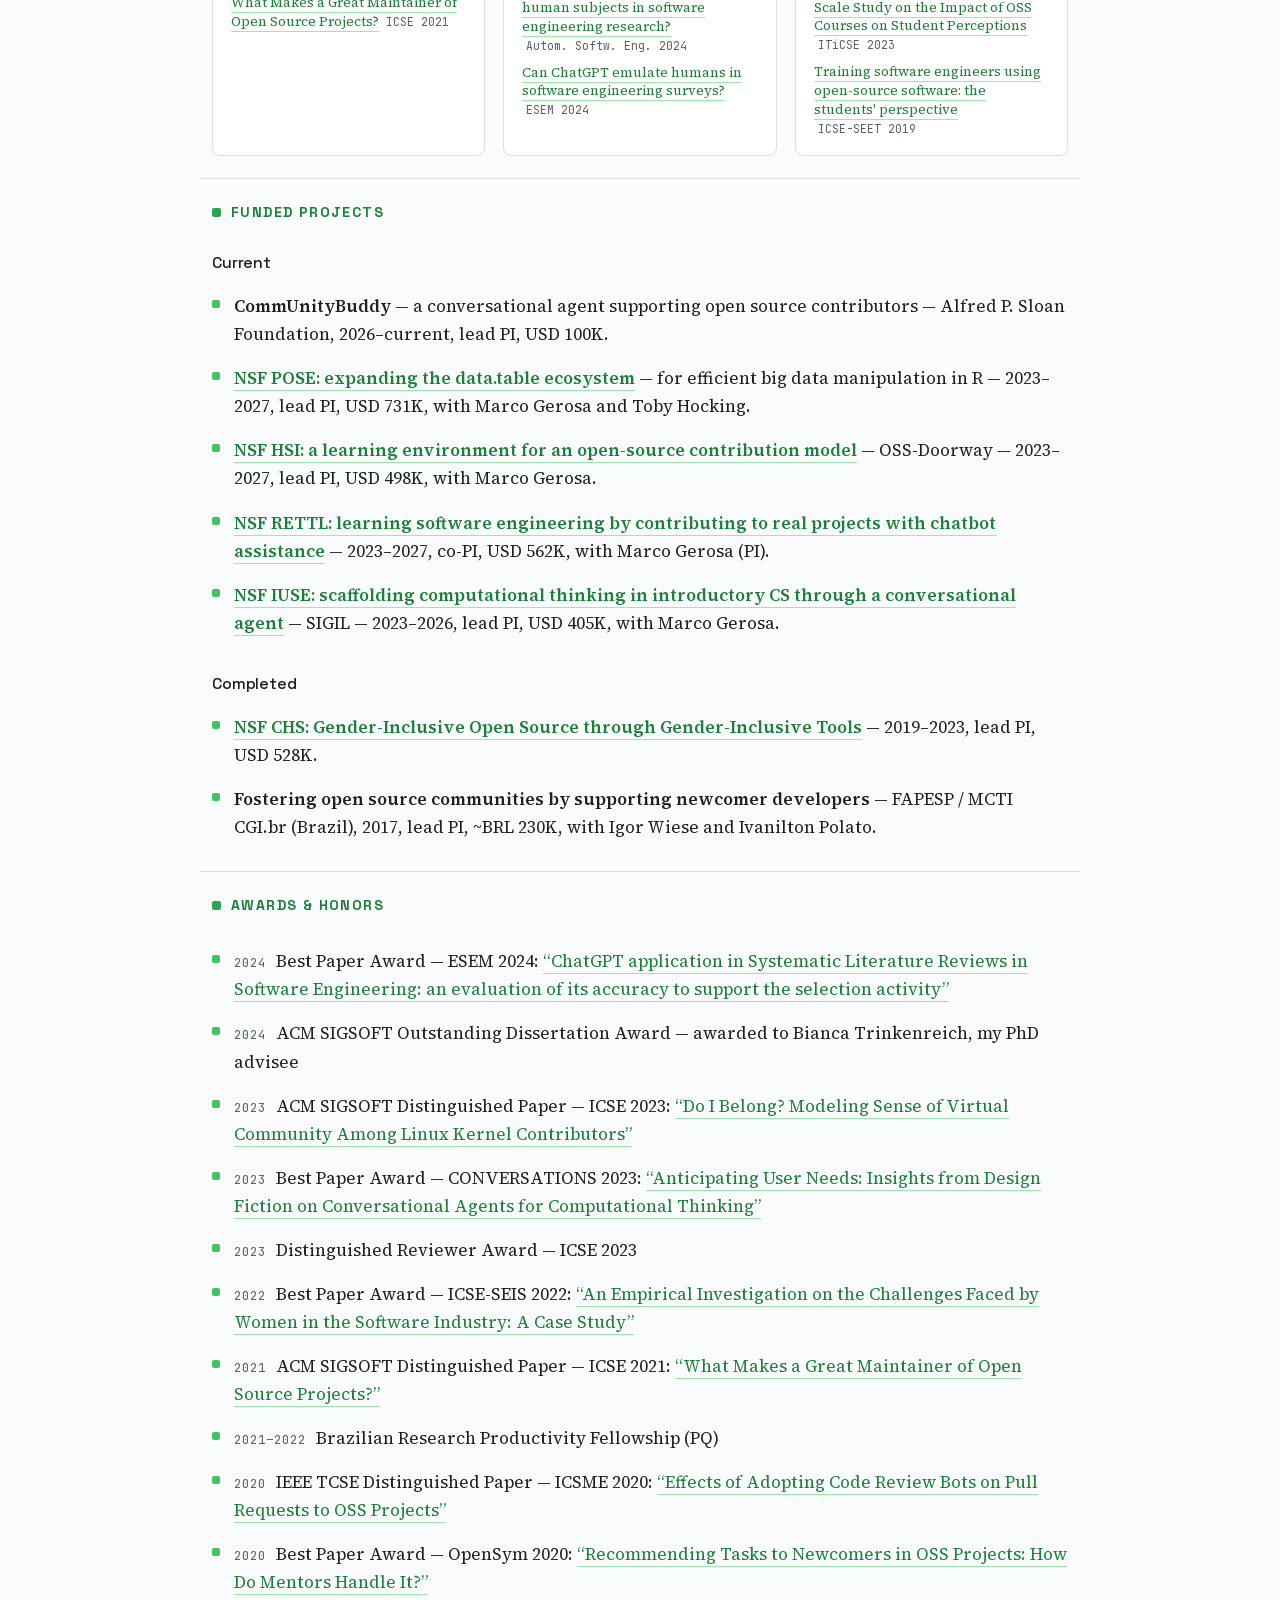
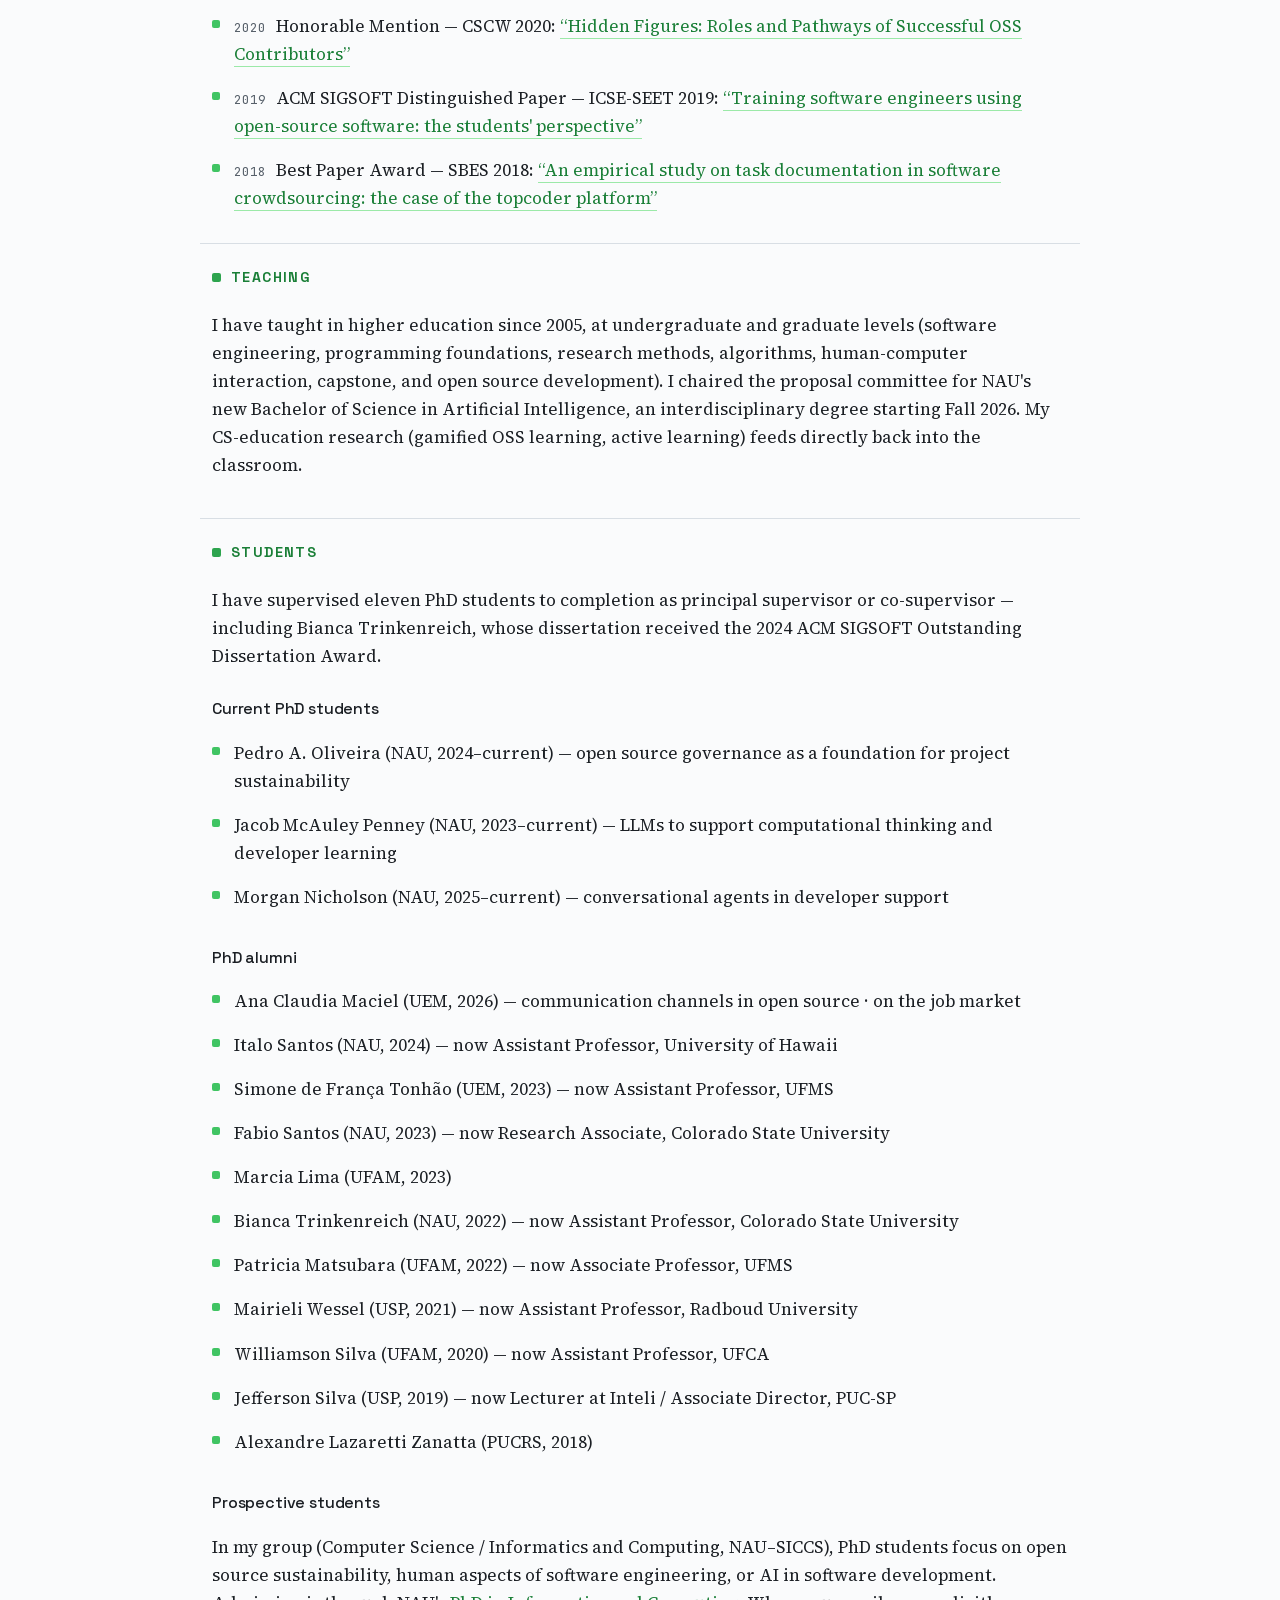
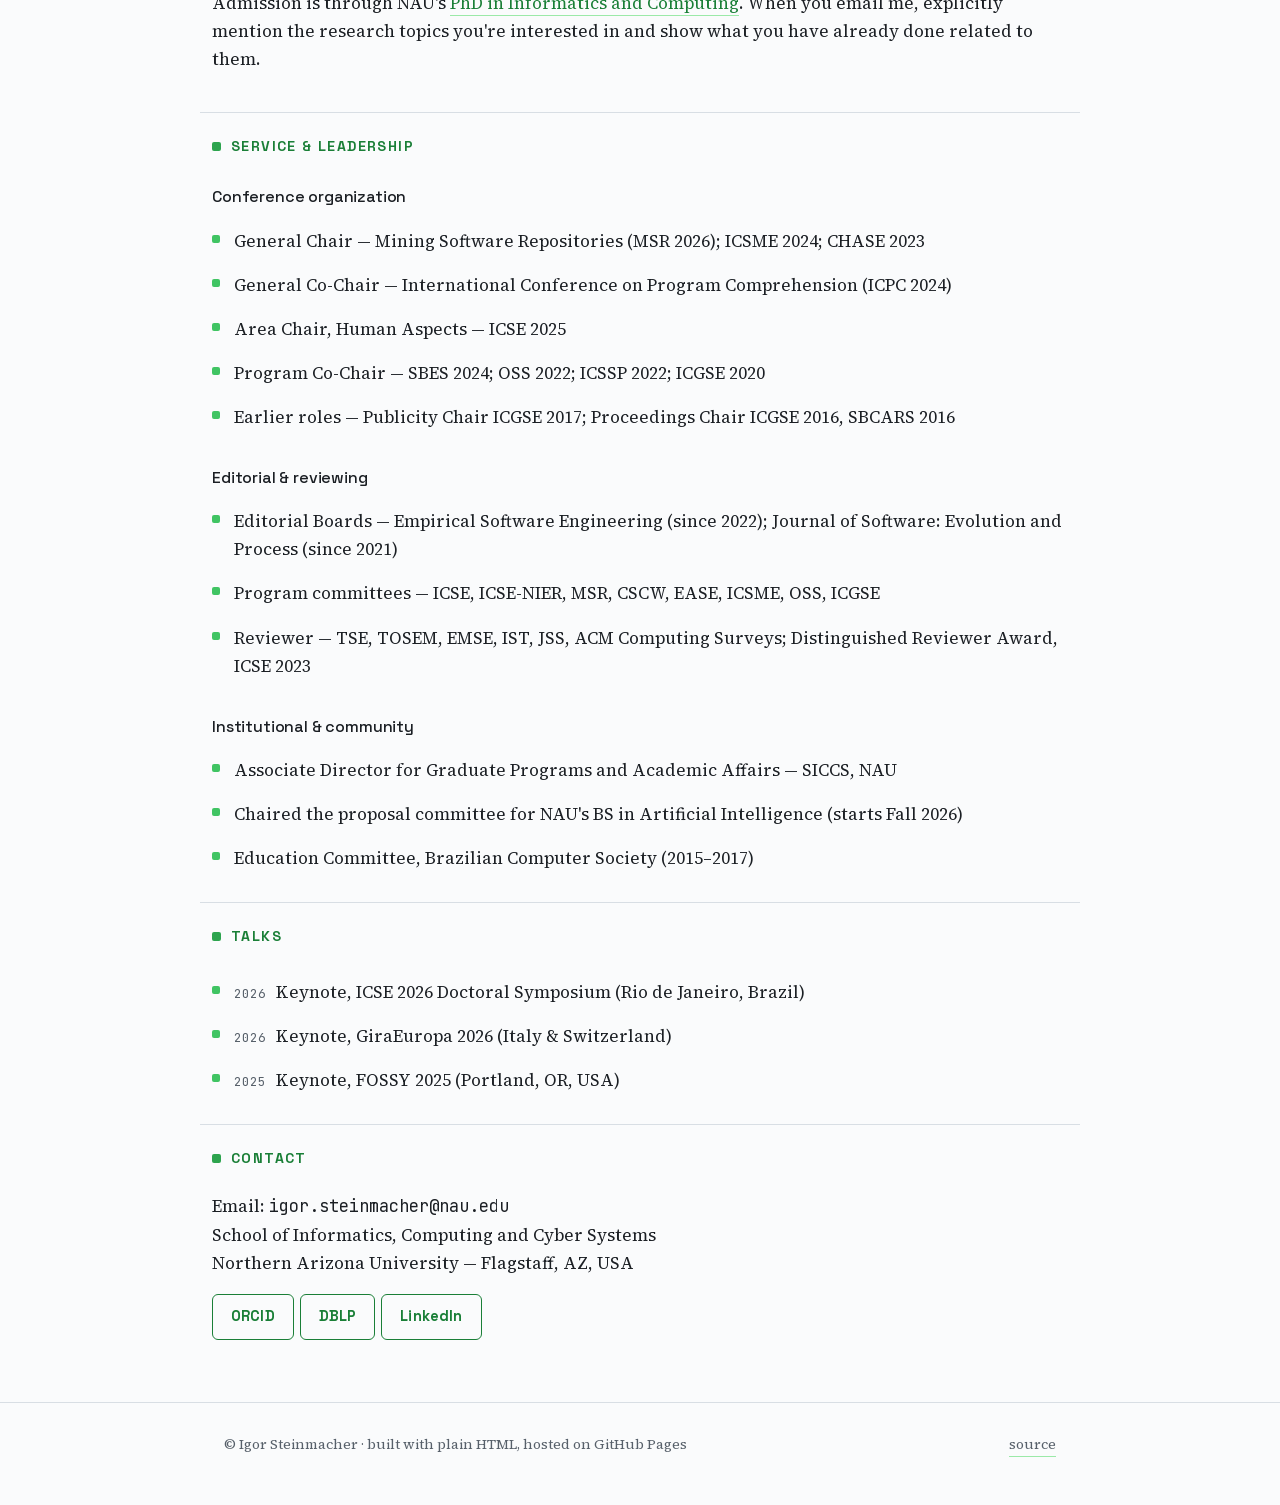
==== commit e615873b: "Add awards, talks, teaching sections; generated CV; link check; local fonts - New data files: honors" ====
--- a/index.html
+++ b/index.html
@@ -37,9 +37,8 @@
   ]
 }
 </script>
-<link rel="preconnect" href="https://fonts.googleapis.com">
-<link rel="preconnect" href="https://fonts.gstatic.com" crossorigin>
-<link href="https://fonts.googleapis.com/css2?family=Space+Grotesk:wght@500;700&family=Source+Serif+4:ital,wght@0,400;0,600;1,400&family=JetBrains+Mono:wght@400;600&display=swap" rel="stylesheet">
+<link rel="preload" href="fonts/source-serif-4-normal-latin.woff2" as="font" type="font/woff2" crossorigin>
+<link rel="stylesheet" href="fonts/fonts.css">
 <link rel="stylesheet" href="style.css">
 </head>
 <body>
@@ -51,10 +50,12 @@
       <!-- BEGIN:nav (generated from data/site.toml — edit there) -->
       <a href="#research">Research</a>
       <a href="#projects">Projects</a>
+      <a href="#honors">Awards</a>
       <a href="publications.html">Publications</a>
       <a href="software.html">Software</a>
       <a href="#students">Students</a>
       <a href="#service">Service</a>
+      <a href="#talks">Talks</a>
       <a href="#contact">Contact</a>
       <!-- END:nav -->
     </nav>
@@ -118,39 +119,78 @@
   <section id="research">
     <h2>Research</h2>
     <div class="themes">
+      <!-- BEGIN:research (generated from data/research.toml — edit there) -->
       <div class="theme">
         <span class="tag">onboarding &amp; retention</span>
         <h3>Open Source Sustainability</h3>
-        <p>Barriers faced by newcomers, mentoring, maintainer issues, governance,
-        and forecasting developer inactivity.</p>
+        <p>Barriers faced by newcomers, mentoring, maintainer issues, governance, and forecasting developer inactivity.</p>
+        <ul class="papers">
+          <li><a href="https://doi.org/10.1016/j.infsof.2014.11.001" target="_blank" rel="noopener">A systematic literature review on the barriers faced by newcomers to open source software projects</a> <span class="yr">Inf. Softw. Technol. 2015</span></li>
+          <li><a href="https://doi.org/10.1145/2884781.2884806" target="_blank" rel="noopener">Overcoming open source project entry barriers with a portal for newcomers</a> <span class="yr">ICSE 2016</span></li>
+          <li><a href="https://doi.org/10.1109/ICSE43902.2021.00093" target="_blank" rel="noopener">What Makes a Great Maintainer of Open Source Projects?</a> <span class="yr">ICSE 2021</span></li>
+        </ul>
       </div>
       <div class="theme">
         <span class="tag">ai × oss</span>
         <h3>AI in software development</h3>
-        <p>How to use AI agents to support software development, including
-        agents to help newcomers, understanding developers' use of generative AI,
-        and use of AI to support empirical SE research.</p>
+        <p>How to use AI agents to support software development, including agents to help newcomers, understanding developers' use of generative AI, and use of AI to support empirical SE research.</p>
+        <ul class="papers">
+          <li><a href="https://doi.org/10.1145/3597503.3608130" target="_blank" rel="noopener">How to Support ML End-User Programmers through a Conversational Agent</a> <span class="yr">ICSE 2024</span></li>
+          <li><a href="https://doi.org/10.1007/s10515-023-00409-6" target="_blank" rel="noopener">Can AI serve as a substitute for human subjects in software engineering research?</a> <span class="yr">Autom. Softw. Eng. 2024</span></li>
+          <li><a href="https://doi.org/10.1145/3674805.3690744" target="_blank" rel="noopener">Can ChatGPT emulate humans in software engineering surveys?</a> <span class="yr">ESEM 2024</span></li>
+        </ul>
       </div>
       <div class="theme">
         <span class="tag">education</span>
         <h3>Learning through open source</h3>
-        <p>Gamified environments that scaffold student contributions,
-        active learning, and bridges between universities and OSS communities.</p>
+        <p>Gamified environments that scaffold student contributions, active learning, and bridges between universities and OSS communities.</p>
+        <ul class="papers">
+          <li><a href="https://doi.org/10.1109/CSEET66350.2025.00041" target="_blank" rel="noopener">Ossdoorway: A Gamified Environment to Scaffold Student Contributions to Open Source Software</a> <span class="yr">CSEE&amp;T 2025</span></li>
+          <li><a href="https://doi.org/10.1145/3587102.3588789" target="_blank" rel="noopener">Barriers and Self-Efficacy: A Large-Scale Study on the Impact of OSS Courses on Student Perceptions</a> <span class="yr">ITiCSE 2023</span></li>
+          <li><a href="https://doi.org/10.1109/ICSE-SEET.2019.00024" target="_blank" rel="noopener">Training software engineers using open-source software: the students' perspective</a> <span class="yr">ICSE-SEET 2019</span></li>
+        </ul>
       </div>
+      <!-- END:research -->
     </div>
   </section>
 
   <section id="projects">
     <h2>Funded Projects</h2>
-    <ul class="clean">
-      <!-- BEGIN:projects (generated from data/projects.toml — edit there) -->
-      <li><strong>CommUnityBuddy</strong> — a conversational agent supporting open source contributors — Alfred P. Sloan Foundation, 2026–current (lead PI, USD 100K).</li>
-      <li><strong><a href="https://www.nsf.gov/awardsearch/showAward?AWD_ID=2303612" target="_blank" rel="noopener">NSF POSE: expanding the data.table ecosystem</a></strong> for efficient big data manipulation in R — 2023–2026, lead PI, USD 731K, with Marco Gerosa and Toby Hocking.</li>
-      <li><strong><a href="https://www.nsf.gov/awardsearch/showAward?AWD_ID=2247929" target="_blank" rel="noopener">NSF HSI: a learning environment for an open-source contribution model</a></strong> (OSS-Doorway) — 2023–current, lead PI, USD 498K, with Marco Gerosa.</li>
-      <li><strong><a href="https://www.nsf.gov/awardsearch/showAward?AWD_ID=2236198" target="_blank" rel="noopener">NSF IUSE: scaffolding computational thinking in introductory CS through a conversational agent</a></strong> — 2023–current, lead PI, USD 405K, with Marco Gerosa.</li>
+    <!-- BEGIN:projects (generated from data/projects.toml — edit there) -->
+    <p class="sub-h">Current</p>
+    <ul class="clean">
+      <li><strong>CommUnityBuddy</strong> — a conversational agent supporting open source contributors — Alfred P. Sloan Foundation, 2026–current, lead PI, USD 100K.</li>
+      <li><strong><a href="https://www.nsf.gov/awardsearch/showAward?AWD_ID=2303612" target="_blank" rel="noopener">NSF POSE: expanding the data.table ecosystem</a></strong> — for efficient big data manipulation in R — 2023–2027, lead PI, USD 731K, with Marco Gerosa and Toby Hocking.</li>
+      <li><strong><a href="https://www.nsf.gov/awardsearch/showAward?AWD_ID=2247929" target="_blank" rel="noopener">NSF HSI: a learning environment for an open-source contribution model</a></strong> — OSS-Doorway — 2023–2027, lead PI, USD 498K, with Marco Gerosa.</li>
+      <li><strong><a href="https://www.nsf.gov/awardsearch/showAward?AWD_ID=2303042" target="_blank" rel="noopener">NSF RETTL: learning software engineering by contributing to real projects with chatbot assistance</a></strong> — 2023–2027, co-PI, USD 562K, with Marco Gerosa (PI).</li>
+      <li><strong><a href="https://www.nsf.gov/awardsearch/showAward?AWD_ID=2236198" target="_blank" rel="noopener">NSF IUSE: scaffolding computational thinking in introductory CS through a conversational agent</a></strong> — SIGIL — 2023–2026, lead PI, USD 405K, with Marco Gerosa.</li>
+    </ul>
+    <p class="sub-h">Completed</p>
+    <ul class="clean">
       <li><strong><a href="https://www.nsf.gov/awardsearch/showAward?AWD_ID=1900903" target="_blank" rel="noopener">NSF CHS: Gender-Inclusive Open Source through Gender-Inclusive Tools</a></strong> — 2019–2023, lead PI, USD 528K.</li>
-      <li><strong>DisTrac</strong> — forecasting core-developer inactivity in OSS projects, with the University of Bari.</li>
-      <!-- END:projects -->
+      <li><strong>Fostering open source communities by supporting newcomer developers</strong> — FAPESP / MCTI CGI.br (Brazil), 2017, lead PI, ~BRL 230K, with Igor Wiese and Ivanilton Polato.</li>
+    </ul>
+    <!-- END:projects -->
+  </section>
+
+  <section id="honors">
+    <h2>Awards &amp; Honors</h2>
+    <ul class="clean">
+      <!-- BEGIN:honors (generated from data/honors.toml + data/awards.toml — edit there) -->
+      <li><span class="yr">2024</span> Best Paper Award — ESEM 2024: <a href="https://doi.org/10.1145/3674805.3686666" target="_blank" rel="noopener">“ChatGPT application in Systematic Literature Reviews in Software Engineering: an evaluation of its accuracy to support the selection activity”</a></li>
+      <li><span class="yr">2024</span> ACM SIGSOFT Outstanding Dissertation Award — awarded to Bianca Trinkenreich, my PhD advisee</li>
+      <li><span class="yr">2023</span> ACM SIGSOFT Distinguished Paper — ICSE 2023: <a href="https://doi.org/10.1109/ICSE48619.2023.00038" target="_blank" rel="noopener">“Do I Belong? Modeling Sense of Virtual Community Among Linux Kernel Contributors”</a></li>
+      <li><span class="yr">2023</span> Best Paper Award — CONVERSATIONS 2023: <a href="https://doi.org/10.1007/978-3-031-54975-5_12" target="_blank" rel="noopener">“Anticipating User Needs: Insights from Design Fiction on Conversational Agents for Computational Thinking”</a></li>
+      <li><span class="yr">2023</span> Distinguished Reviewer Award — ICSE 2023</li>
+      <li><span class="yr">2022</span> Best Paper Award — ICSE-SEIS 2022: <a href="https://doi.org/10.1109/ICSE-SEIS55304.2022.9793931" target="_blank" rel="noopener">“An Empirical Investigation on the Challenges Faced by Women in the Software Industry: A Case Study”</a></li>
+      <li><span class="yr">2021</span> ACM SIGSOFT Distinguished Paper — ICSE 2021: <a href="https://doi.org/10.1109/ICSE43902.2021.00093" target="_blank" rel="noopener">“What Makes a Great Maintainer of Open Source Projects?”</a></li>
+      <li><span class="yr">2021–2022</span> Brazilian Research Productivity Fellowship (PQ)</li>
+      <li><span class="yr">2020</span> IEEE TCSE Distinguished Paper — ICSME 2020: <a href="https://doi.org/10.1109/ICSME46990.2020.00011" target="_blank" rel="noopener">“Effects of Adopting Code Review Bots on Pull Requests to OSS Projects”</a></li>
+      <li><span class="yr">2020</span> Best Paper Award — OpenSym 2020: <a href="https://doi.org/10.1145/3412569.3412571" target="_blank" rel="noopener">“Recommending Tasks to Newcomers in OSS Projects: How Do Mentors Handle It?”</a></li>
+      <li><span class="yr">2020</span> Honorable Mention — CSCW 2020: <a href="https://doi.org/10.1145/3415251" target="_blank" rel="noopener">“Hidden Figures: Roles and Pathways of Successful OSS Contributors”</a></li>
+      <li><span class="yr">2019</span> ACM SIGSOFT Distinguished Paper — ICSE-SEET 2019: <a href="https://doi.org/10.1109/ICSE-SEET.2019.00024" target="_blank" rel="noopener">“Training software engineers using open-source software: the students' perspective”</a></li>
+      <li><span class="yr">2018</span> Best Paper Award — SBES 2018: <a href="https://doi.org/10.1145/3266237.3266265" target="_blank" rel="noopener">“An empirical study on task documentation in software crowdsourcing: the case of the topcoder platform”</a></li>
+      <!-- END:honors -->
     </ul>
   </section>
 
@@ -165,12 +205,14 @@
       research (gamified OSS learning, active learning) feeds directly back into the
       classroom.
     </p>
+    <!-- BEGIN:courses (generated from data/teaching.toml — edit there) -->
+    <!-- END:courses -->
   </section>
 
   <section id="students">
     <h2>Students</h2>
     <p>
-      I have supervised <!-- BEGIN:phd-alumni-count (from data/students.toml) -->nine<!-- END:phd-alumni-count --> PhD students to completion as principal supervisor or
+      I have supervised <!-- BEGIN:phd-alumni-count (from data/students.toml) -->eleven<!-- END:phd-alumni-count --> PhD students to completion as principal supervisor or
       co-supervisor — including Bianca Trinkenreich, whose dissertation received the
       2024 ACM SIGSOFT Outstanding Dissertation Award.
     </p>
@@ -189,16 +231,18 @@
       <li>Italo Santos (NAU, 2024) — now Assistant Professor, University of Hawaii</li>
       <li>Simone de França Tonhão (UEM, 2023) — now Assistant Professor, UFMS</li>
       <li>Fabio Santos (NAU, 2023) — now Research Associate, Colorado State University</li>
+      <li>Marcia Lima (UFAM, 2023)</li>
       <li>Bianca Trinkenreich (NAU, 2022) — now Assistant Professor, Colorado State University</li>
       <li>Patricia Matsubara (UFAM, 2022) — now Associate Professor, UFMS</li>
       <li>Mairieli Wessel (USP, 2021) — now Assistant Professor, Radboud University</li>
       <li>Williamson Silva (UFAM, 2020) — now Assistant Professor, UFCA</li>
       <li>Jefferson Silva (USP, 2019) — now Lecturer at Inteli / Associate Director, PUC-SP</li>
+      <li>Alexandre Lazaretti Zanatta (PUCRS, 2018)</li>
       <!-- END:students-alumni -->
     </ul>
     <p class="sub-h">Prospective students</p>
     <p>
-      In my group (Computer Science / Informatics and Computing, NAU–SICCS), PhD students focus on open source sustainability, human aspects of software engineering, or AI in software development. When you email me, explicitly mention the research topics you're interested in and show what you have already done related to them.
+      In my group (Computer Science / Informatics and Computing, NAU–SICCS), PhD students focus on open source sustainability, human aspects of software engineering, or AI in software development. Admission is through NAU's <a href="https://degree-search.nau.edu/degree/INFCOMPPHD" target="_blank" rel="noopener">PhD in Informatics and Computing</a>. When you email me, explicitly mention the research topics you're interested in and show what you have already done related to them.
     </p>
   </section>
 
@@ -224,9 +268,19 @@
       <li>Associate Director for Graduate Programs and Academic Affairs — SICCS, NAU</li>
       <li>Chaired the proposal committee for NAU's BS in Artificial Intelligence (starts Fall 2026)</li>
       <li>Education Committee, Brazilian Computer Society (2015–2017)</li>
-      <li>Recent keynotes — FOSSY 2025 (Portland); GiraEuropa 2026 (Italy &amp; Switzerland)</li>
     </ul>
     <!-- END:service -->
+  </section>
+
+  <section id="talks">
+    <h2>Talks</h2>
+    <ul class="clean">
+      <!-- BEGIN:talks (generated from data/talks.toml — edit there) -->
+      <li><span class="yr">2026</span> Keynote, ICSE 2026 Doctoral Symposium (Rio de Janeiro, Brazil)</li>
+      <li><span class="yr">2026</span> Keynote, GiraEuropa 2026 (Italy &amp; Switzerland)</li>
+      <li><span class="yr">2025</span> Keynote, FOSSY 2025 (Portland, OR, USA)</li>
+      <!-- END:talks -->
+    </ul>
   </section>
 
   <section id="contact">
--- a/fonts/fonts.css
+++ b/fonts/fonts.css
@@ -0,0 +1,128 @@
+/* Self-hosted copies of Space Grotesk, Source Serif 4 and JetBrains Mono
+   (SIL Open Font License 1.1 — see fonts/OFL.txt). Latin + Latin Extended only. */
+
+@font-face {
+  font-family: 'JetBrains Mono';
+  font-style: normal;
+  font-weight: 400;
+  font-display: swap;
+  src: url(jetbrains-mono-normal-latin-ext.woff2) format('woff2');
+  unicode-range: U+0100-02BA, U+02BD-02C5, U+02C7-02CC, U+02CE-02D7, U+02DD-02FF, U+0304, U+0308, U+0329, U+1D00-1DBF, U+1E00-1E9F, U+1EF2-1EFF, U+2020, U+20A0-20AB, U+20AD-20C4, U+2113, U+2C60-2C7F, U+A720-A7FF;
+}
+
+@font-face {
+  font-family: 'JetBrains Mono';
+  font-style: normal;
+  font-weight: 400;
+  font-display: swap;
+  src: url(jetbrains-mono-normal-latin.woff2) format('woff2');
+  unicode-range: U+0000-00FF, U+0131, U+0152-0153, U+02BB-02BC, U+02C6, U+02DA, U+02DC, U+0304, U+0308, U+0329, U+2000-206F, U+20AC, U+2122, U+2191, U+2193, U+2212, U+2215, U+FEFF, U+FFFD;
+}
+
+@font-face {
+  font-family: 'JetBrains Mono';
+  font-style: normal;
+  font-weight: 600;
+  font-display: swap;
+  src: url(jetbrains-mono-normal-latin-ext.woff2) format('woff2');
+  unicode-range: U+0100-02BA, U+02BD-02C5, U+02C7-02CC, U+02CE-02D7, U+02DD-02FF, U+0304, U+0308, U+0329, U+1D00-1DBF, U+1E00-1E9F, U+1EF2-1EFF, U+2020, U+20A0-20AB, U+20AD-20C4, U+2113, U+2C60-2C7F, U+A720-A7FF;
+}
+
+@font-face {
+  font-family: 'JetBrains Mono';
+  font-style: normal;
+  font-weight: 600;
+  font-display: swap;
+  src: url(jetbrains-mono-normal-latin.woff2) format('woff2');
+  unicode-range: U+0000-00FF, U+0131, U+0152-0153, U+02BB-02BC, U+02C6, U+02DA, U+02DC, U+0304, U+0308, U+0329, U+2000-206F, U+20AC, U+2122, U+2191, U+2193, U+2212, U+2215, U+FEFF, U+FFFD;
+}
+
+@font-face {
+  font-family: 'Source Serif 4';
+  font-style: italic;
+  font-weight: 400;
+  font-display: swap;
+  src: url(source-serif-4-italic-latin-ext.woff2) format('woff2');
+  unicode-range: U+0100-02BA, U+02BD-02C5, U+02C7-02CC, U+02CE-02D7, U+02DD-02FF, U+0304, U+0308, U+0329, U+1D00-1DBF, U+1E00-1E9F, U+1EF2-1EFF, U+2020, U+20A0-20AB, U+20AD-20C4, U+2113, U+2C60-2C7F, U+A720-A7FF;
+}
+
+@font-face {
+  font-family: 'Source Serif 4';
+  font-style: italic;
+  font-weight: 400;
+  font-display: swap;
+  src: url(source-serif-4-italic-latin.woff2) format('woff2');
+  unicode-range: U+0000-00FF, U+0131, U+0152-0153, U+02BB-02BC, U+02C6, U+02DA, U+02DC, U+0304, U+0308, U+0329, U+2000-206F, U+20AC, U+2122, U+2191, U+2193, U+2212, U+2215, U+FEFF, U+FFFD;
+}
+
+@font-face {
+  font-family: 'Source Serif 4';
+  font-style: normal;
+  font-weight: 400;
+  font-display: swap;
+  src: url(source-serif-4-normal-latin-ext.woff2) format('woff2');
+  unicode-range: U+0100-02BA, U+02BD-02C5, U+02C7-02CC, U+02CE-02D7, U+02DD-02FF, U+0304, U+0308, U+0329, U+1D00-1DBF, U+1E00-1E9F, U+1EF2-1EFF, U+2020, U+20A0-20AB, U+20AD-20C4, U+2113, U+2C60-2C7F, U+A720-A7FF;
+}
+
+@font-face {
+  font-family: 'Source Serif 4';
+  font-style: normal;
+  font-weight: 400;
+  font-display: swap;
+  src: url(source-serif-4-normal-latin.woff2) format('woff2');
+  unicode-range: U+0000-00FF, U+0131, U+0152-0153, U+02BB-02BC, U+02C6, U+02DA, U+02DC, U+0304, U+0308, U+0329, U+2000-206F, U+20AC, U+2122, U+2191, U+2193, U+2212, U+2215, U+FEFF, U+FFFD;
+}
+
+@font-face {
+  font-family: 'Source Serif 4';
+  font-style: normal;
+  font-weight: 600;
+  font-display: swap;
+  src: url(source-serif-4-normal-latin-ext.woff2) format('woff2');
+  unicode-range: U+0100-02BA, U+02BD-02C5, U+02C7-02CC, U+02CE-02D7, U+02DD-02FF, U+0304, U+0308, U+0329, U+1D00-1DBF, U+1E00-1E9F, U+1EF2-1EFF, U+2020, U+20A0-20AB, U+20AD-20C4, U+2113, U+2C60-2C7F, U+A720-A7FF;
+}
+
+@font-face {
+  font-family: 'Source Serif 4';
+  font-style: normal;
+  font-weight: 600;
+  font-display: swap;
+  src: url(source-serif-4-normal-latin.woff2) format('woff2');
+  unicode-range: U+0000-00FF, U+0131, U+0152-0153, U+02BB-02BC, U+02C6, U+02DA, U+02DC, U+0304, U+0308, U+0329, U+2000-206F, U+20AC, U+2122, U+2191, U+2193, U+2212, U+2215, U+FEFF, U+FFFD;
+}
+
+@font-face {
+  font-family: 'Space Grotesk';
+  font-style: normal;
+  font-weight: 500;
+  font-display: swap;
+  src: url(space-grotesk-normal-latin-ext.woff2) format('woff2');
+  unicode-range: U+0100-02BA, U+02BD-02C5, U+02C7-02CC, U+02CE-02D7, U+02DD-02FF, U+0304, U+0308, U+0329, U+1D00-1DBF, U+1E00-1E9F, U+1EF2-1EFF, U+2020, U+20A0-20AB, U+20AD-20C4, U+2113, U+2C60-2C7F, U+A720-A7FF;
+}
+
+@font-face {
+  font-family: 'Space Grotesk';
+  font-style: normal;
+  font-weight: 500;
+  font-display: swap;
+  src: url(space-grotesk-normal-latin.woff2) format('woff2');
+  unicode-range: U+0000-00FF, U+0131, U+0152-0153, U+02BB-02BC, U+02C6, U+02DA, U+02DC, U+0304, U+0308, U+0329, U+2000-206F, U+20AC, U+2122, U+2191, U+2193, U+2212, U+2215, U+FEFF, U+FFFD;
+}
+
+@font-face {
+  font-family: 'Space Grotesk';
+  font-style: normal;
+  font-weight: 700;
+  font-display: swap;
+  src: url(space-grotesk-normal-latin-ext.woff2) format('woff2');
+  unicode-range: U+0100-02BA, U+02BD-02C5, U+02C7-02CC, U+02CE-02D7, U+02DD-02FF, U+0304, U+0308, U+0329, U+1D00-1DBF, U+1E00-1E9F, U+1EF2-1EFF, U+2020, U+20A0-20AB, U+20AD-20C4, U+2113, U+2C60-2C7F, U+A720-A7FF;
+}
+
+@font-face {
+  font-family: 'Space Grotesk';
+  font-style: normal;
+  font-weight: 700;
+  font-display: swap;
+  src: url(space-grotesk-normal-latin.woff2) format('woff2');
+  unicode-range: U+0000-00FF, U+0131, U+0152-0153, U+02BB-02BC, U+02C6, U+02DA, U+02DC, U+0304, U+0308, U+0329, U+2000-206F, U+20AC, U+2122, U+2191, U+2193, U+2212, U+2215, U+FEFF, U+FFFD;
+}
--- a/style.css
+++ b/style.css
@@ -59,9 +59,9 @@
 }
 header.site .brand {
   font-weight: 700; font-size: 17px; letter-spacing: -.01em;
-  color: var(--ink); border: 0;
-}
-header.site nav { display: flex; gap: 22px; flex-wrap: wrap; }
+  color: var(--ink); border: 0; white-space: nowrap;
+}
+header.site nav { display: flex; gap: 6px 16px; flex-wrap: wrap; justify-content: flex-end; }
 header.site nav a {
   font-size: 14px; font-weight: 500; color: var(--slate);
   border: 0; letter-spacing: .01em;
@@ -94,12 +94,12 @@
   grid-auto-flow: column;
   grid-auto-columns: 11px;
   gap: 3px;
-  margin: 34px 0 8px;
+  margin: 12px 0 12px;
   overflow: hidden;
 }
 .contrib span {
   width: 11px; height: 11px; border-radius: 2px;
-  background: var(--green-cell-0);
+   background: var(--green-cell-0);
   opacity: 0; animation: cell-in .4s ease forwards;
 }
 .contrib span.l1 { background: var(--green-cell-1); }
@@ -107,13 +107,14 @@
 .contrib span.l3 { background: var(--green-cell-3); }
 .contrib span.l4 { background: var(--green-cell-4); }
 @keyframes cell-in { to { opacity: 1; } }
+
 .contrib-caption {
   font-family: "JetBrains Mono", monospace;
-  font-size: 11.5px; color: var(--slate); margin: 0 0 4px;
+  font-size: 11.5px; color: var(--slate); margin: 12px 0 6px;
 }
 
 /* ---- sections ---- */
-section { max-width: var(--max); margin: 0 auto; padding: 44px 24px; }
+section { max-width: var(--max); margin: 0 auto; padding: 22px 12px; }
 section + section { border-top: 1px solid var(--line); }
 h2 {
   font-size: 14px; text-transform: uppercase; letter-spacing: .1em;
@@ -175,7 +176,7 @@
 .btn:hover { background: var(--green-soft); }
 .btn.solid { background: var(--green-deep); color: #fff; }
 .btn.solid:hover { background: var(--green); }
-.btn-row { display: flex; gap: 12px; flex-wrap: wrap; margin-top: 24px; }
+.btn-row { display: flex; gap: 6px; flex-wrap: wrap; margin-top: 6px; }
 
 /* footer */
 footer {
@@ -226,3 +227,18 @@
 .sw p { margin: 4px 0 0; font-size: 15px; color: var(--slate); }
 .sub-h { font-family: "Space Grotesk", sans-serif; font-size: 16px;
   margin: 26px 0 8px; letter-spacing: -.01em; }
+
+/* preprint links in publication list */
+.pub .title .preprint {
+  font-family: "JetBrains Mono", monospace; font-size: 12px;
+  color: var(--green-deep); border: 0; white-space: nowrap;
+}
+.pub .title .preprint:hover { text-decoration: underline; }
+
+/* generated lists: year / code label, representative papers under themes */
+.yr { font-family: "JetBrains Mono", monospace; font-size: 12.5px; color: var(--slate);
+  margin-right: 6px; }
+.theme .papers { list-style: none; padding: 0; margin: 12px 0 0;
+  border-top: 1px dashed var(--line); }
+.theme .papers li { font-size: 13.5px; line-height: 1.4; margin-top: 8px; }
+.theme .papers .yr { font-size: 11.5px; margin: 0 0 0 4px; white-space: nowrap; }
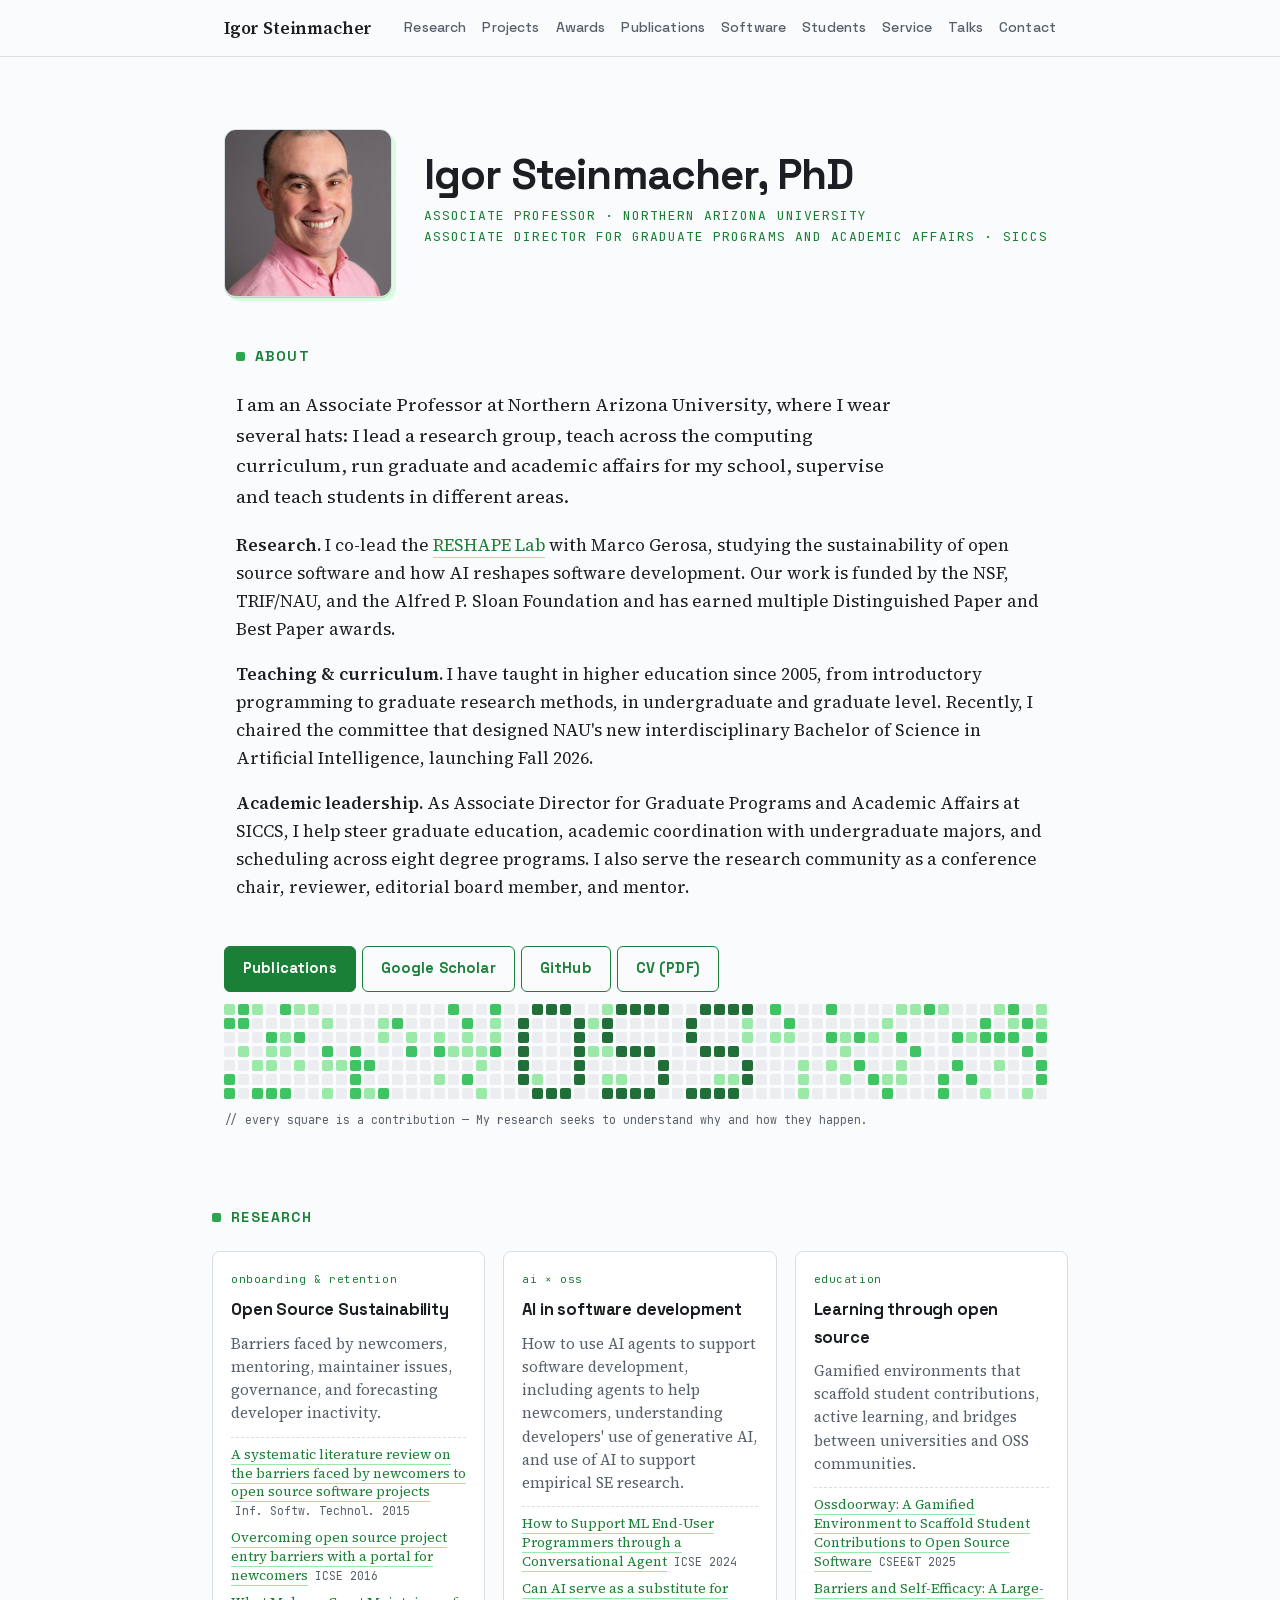
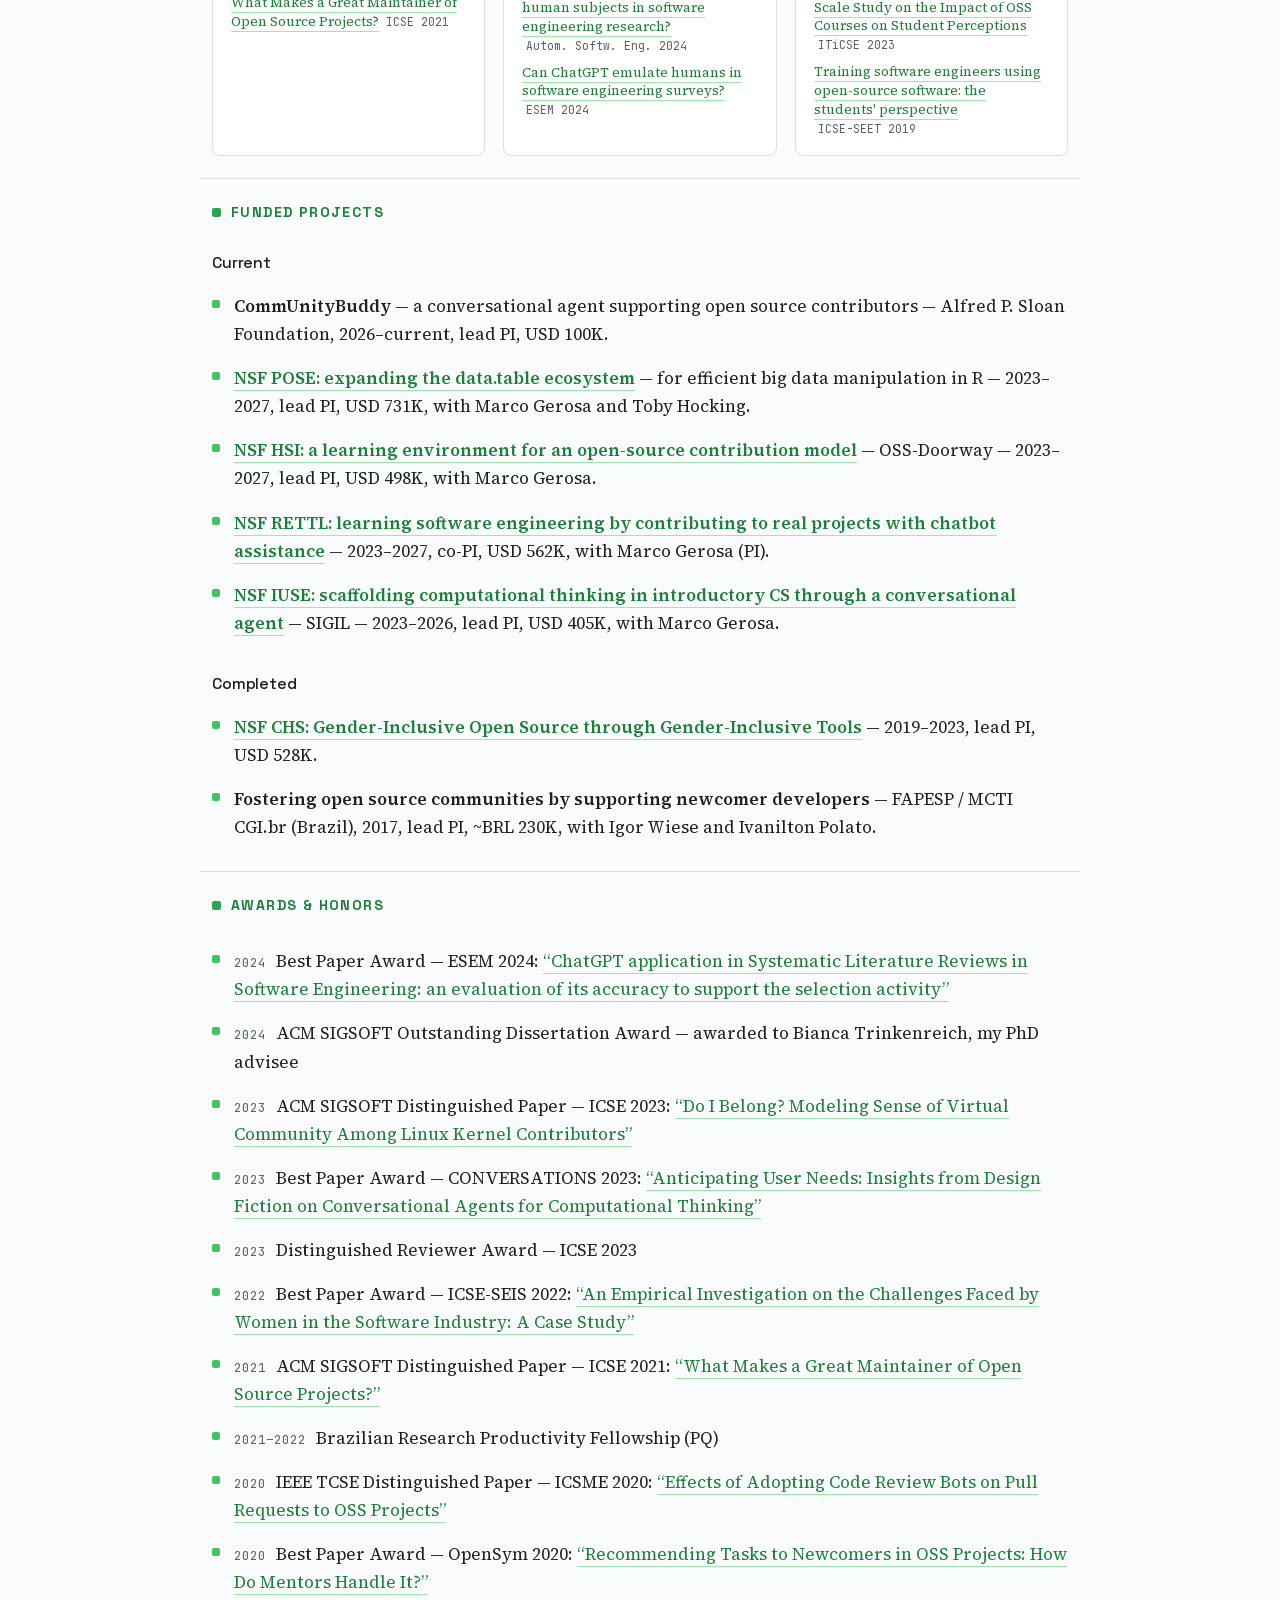
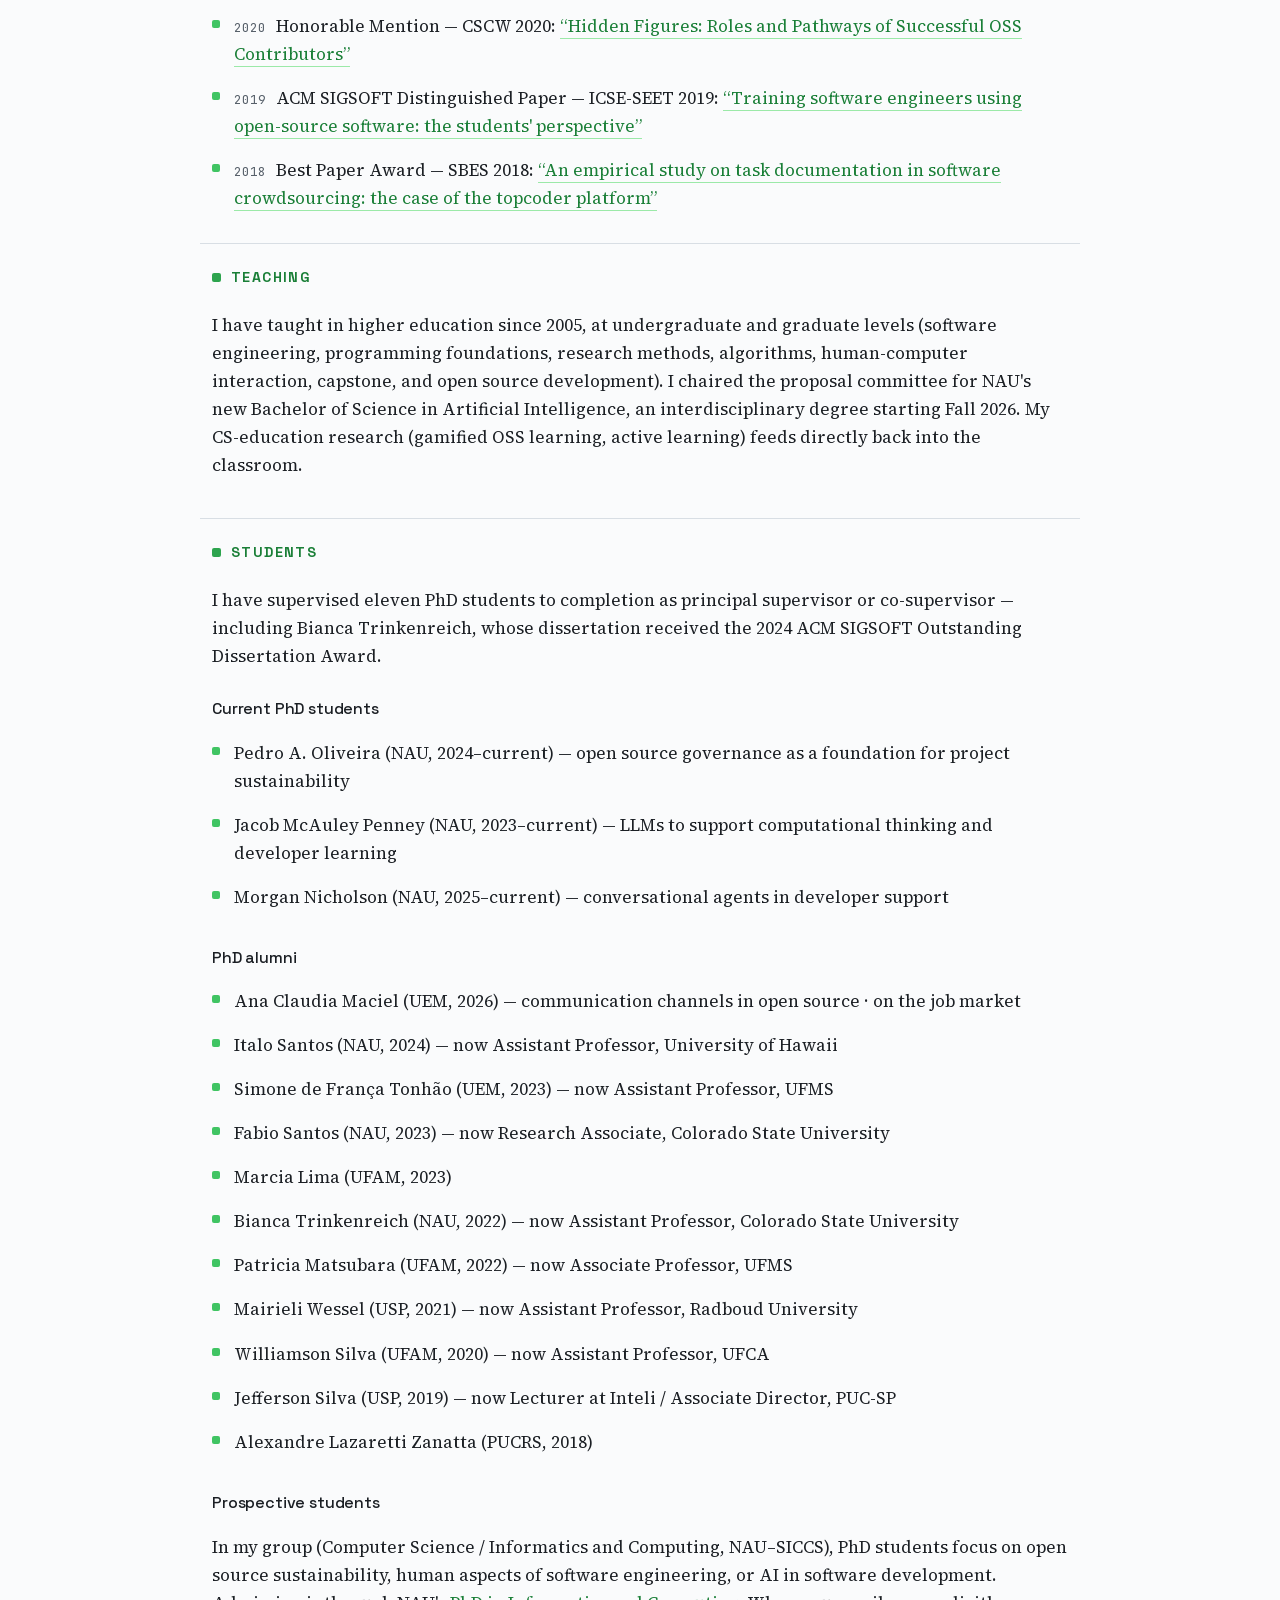
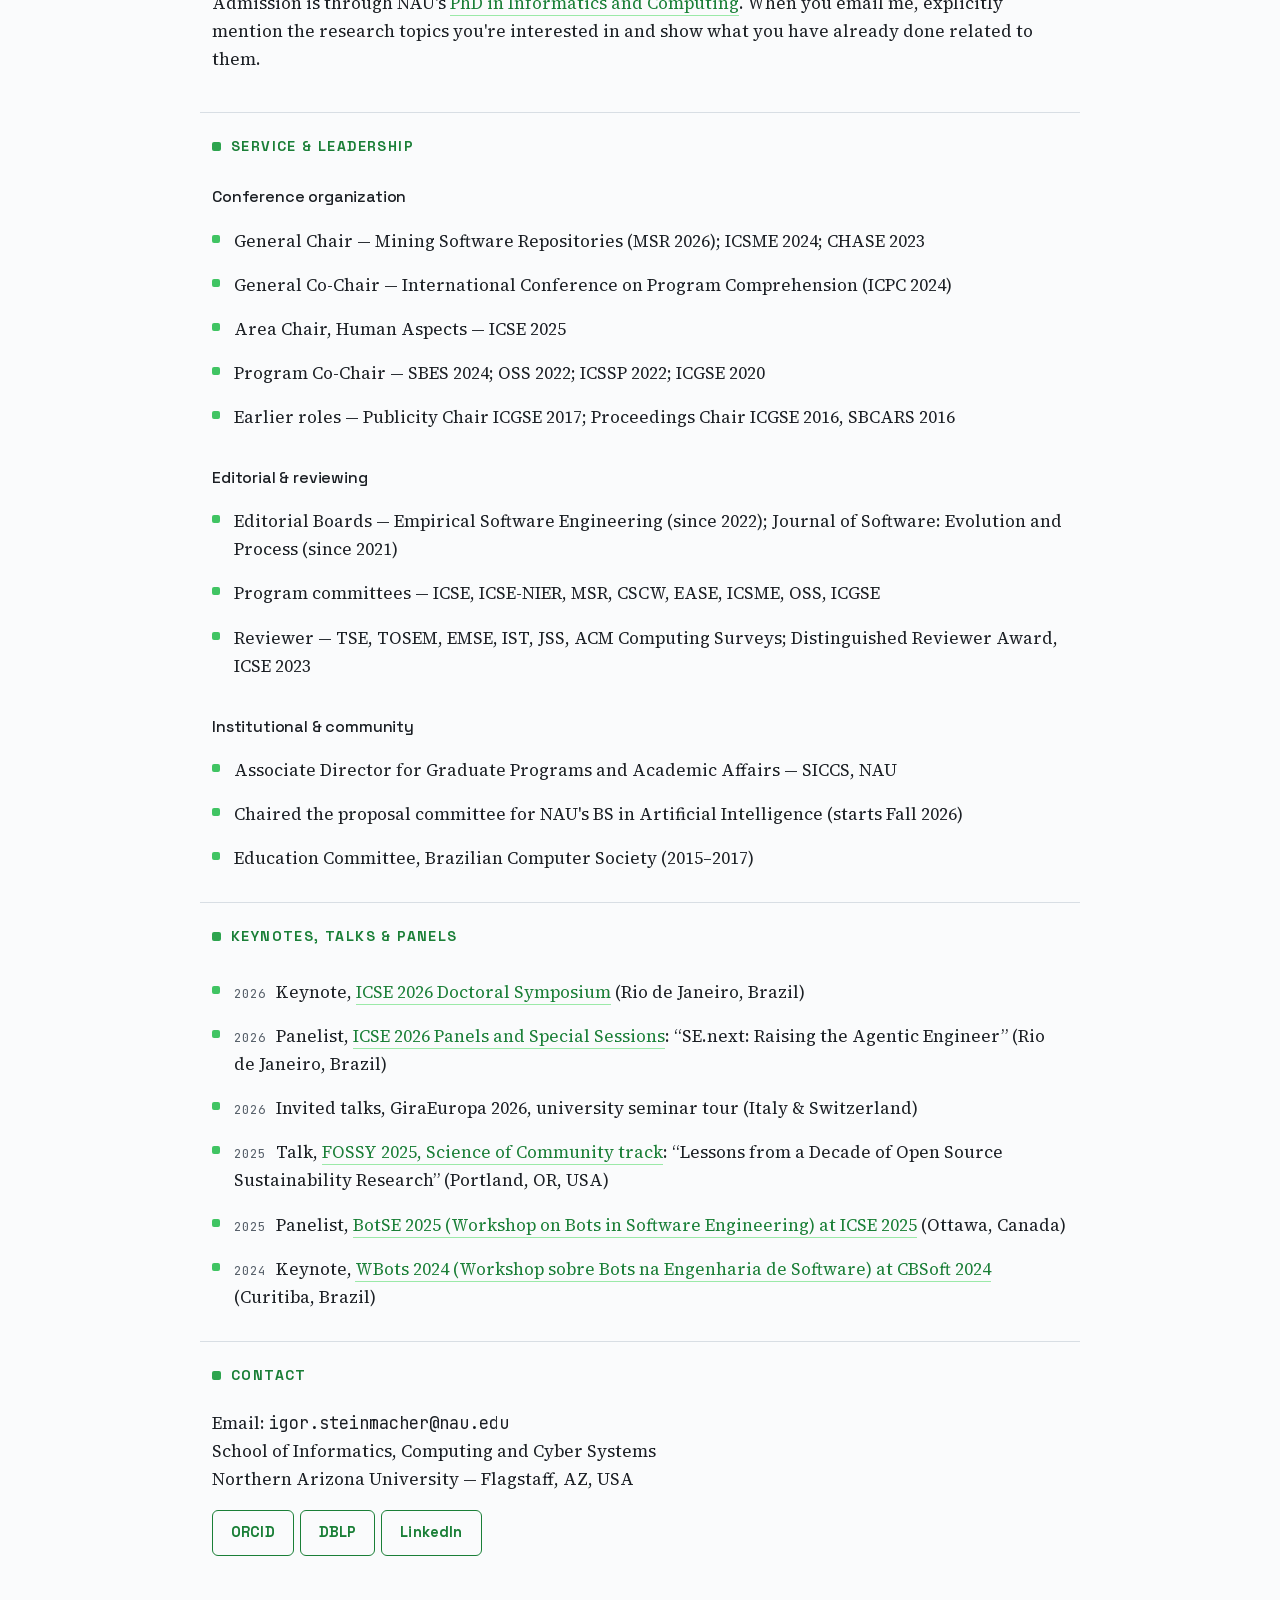
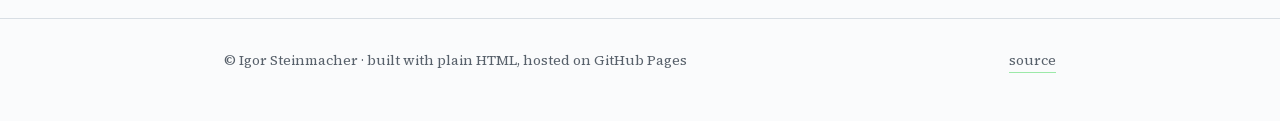
==== commit 12fe0d41: "Correct talks: label keynotes, talks and panels accurately - FOSSY 2025 was a track talk, not a keyn" ====
--- a/index.html
+++ b/index.html
@@ -273,12 +273,15 @@
   </section>
 
   <section id="talks">
-    <h2>Talks</h2>
+    <h2>Keynotes, Talks &amp; Panels</h2>
     <ul class="clean">
       <!-- BEGIN:talks (generated from data/talks.toml — edit there) -->
-      <li><span class="yr">2026</span> Keynote, ICSE 2026 Doctoral Symposium (Rio de Janeiro, Brazil)</li>
-      <li><span class="yr">2026</span> Keynote, GiraEuropa 2026 (Italy &amp; Switzerland)</li>
-      <li><span class="yr">2025</span> Keynote, FOSSY 2025 (Portland, OR, USA)</li>
+      <li><span class="yr">2026</span> Keynote, <a href="https://conf.researchr.org/track/icse-2026/icse-2026-doctoral-symposium" target="_blank" rel="noopener">ICSE 2026 Doctoral Symposium</a> (Rio de Janeiro, Brazil)</li>
+      <li><span class="yr">2026</span> Panelist, <a href="https://conf.researchr.org/track/icse-2026/icse-2026-panels-and-special-sessions" target="_blank" rel="noopener">ICSE 2026 Panels and Special Sessions</a>: “SE.next: Raising the Agentic Engineer” (Rio de Janeiro, Brazil)</li>
+      <li><span class="yr">2026</span> Invited talks, GiraEuropa 2026, university seminar tour (Italy &amp; Switzerland)</li>
+      <li><span class="yr">2025</span> Talk, <a href="https://blog.communitydata.science/fossy-2025-wrap-up-igor-steinmacher-lessons-from-a-decade-of-open-source-sustainability-research/" target="_blank" rel="noopener">FOSSY 2025, Science of Community track</a>: “Lessons from a Decade of Open Source Sustainability Research” (Portland, OR, USA)</li>
+      <li><span class="yr">2025</span> Panelist, <a href="https://conf.researchr.org/home/icse-2025/botse-2025" target="_blank" rel="noopener">BotSE 2025 (Workshop on Bots in Software Engineering) at ICSE 2025</a> (Ottawa, Canada)</li>
+      <li><span class="yr">2024</span> Keynote, <a href="https://w-bots.github.io/wbots/2024/" target="_blank" rel="noopener">WBots 2024 (Workshop sobre Bots na Engenharia de Software) at CBSoft 2024</a> (Curitiba, Brazil)</li>
       <!-- END:talks -->
     </ul>
   </section>
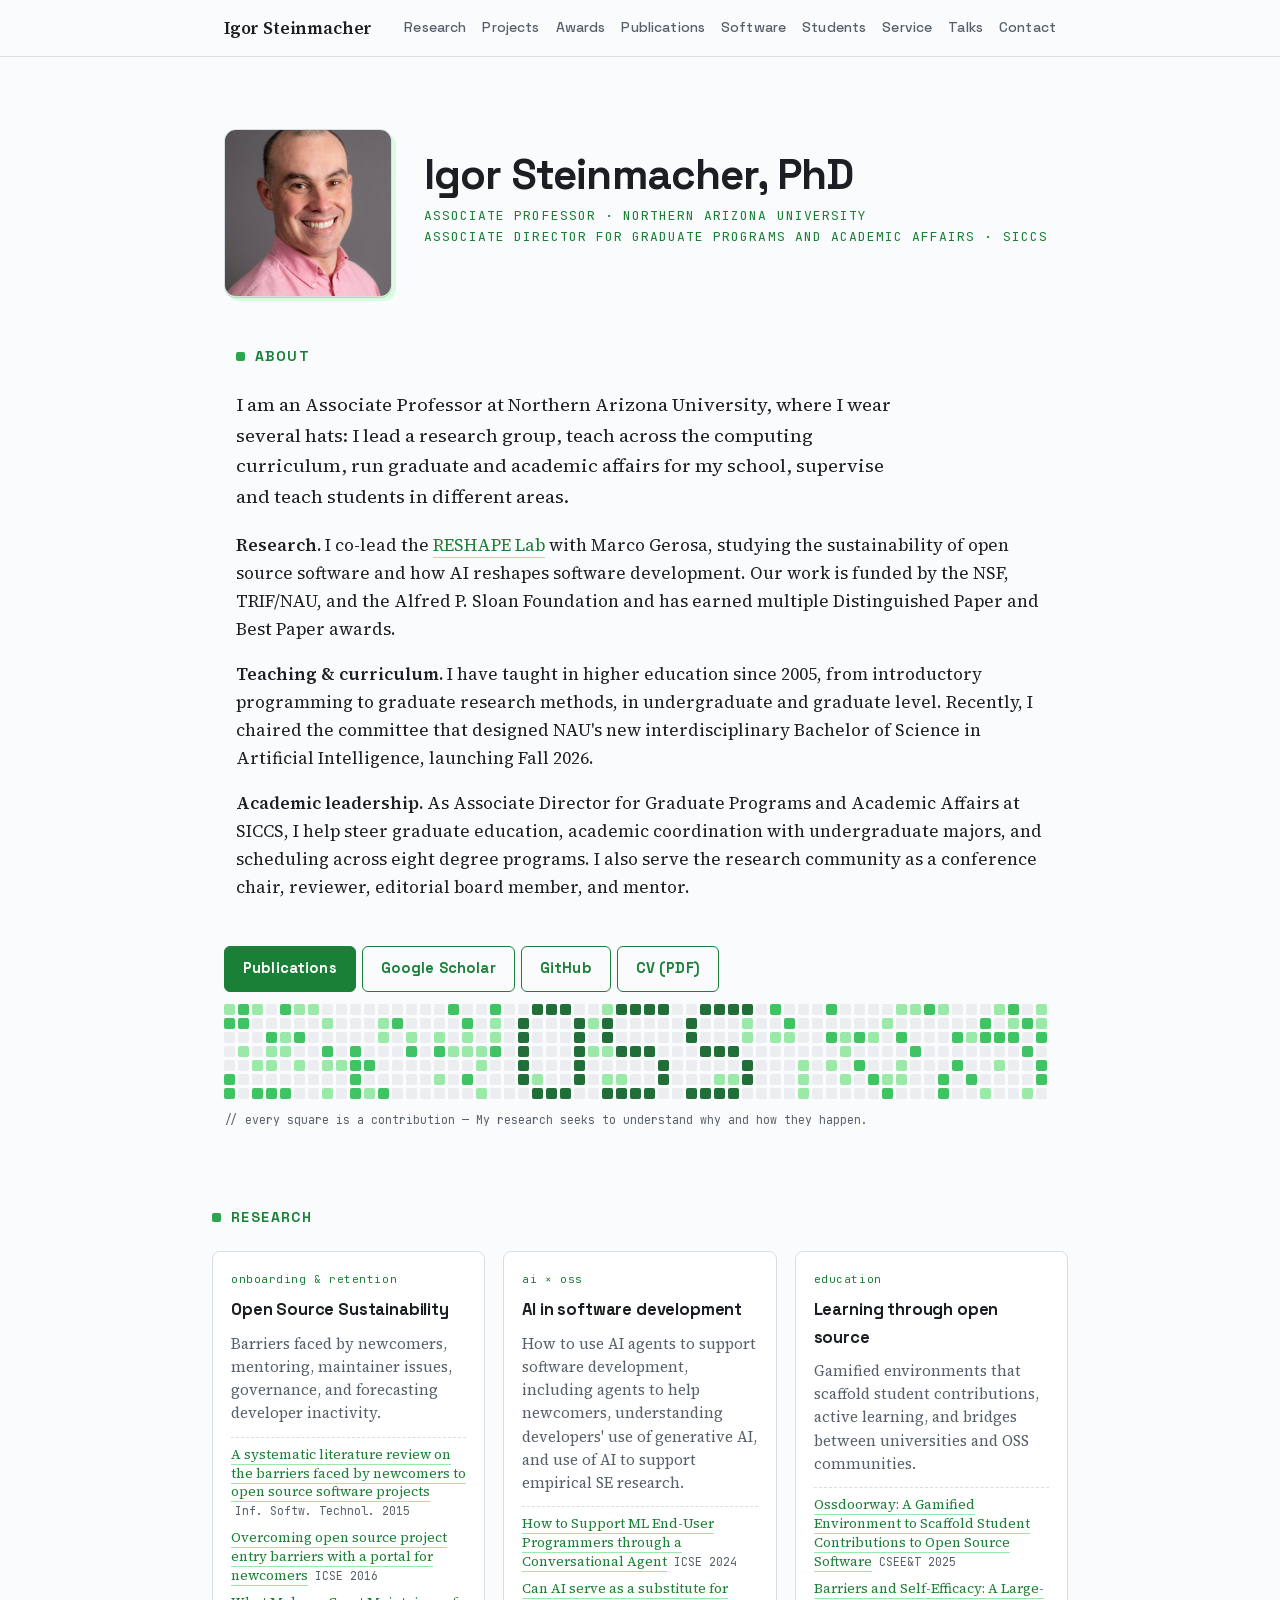
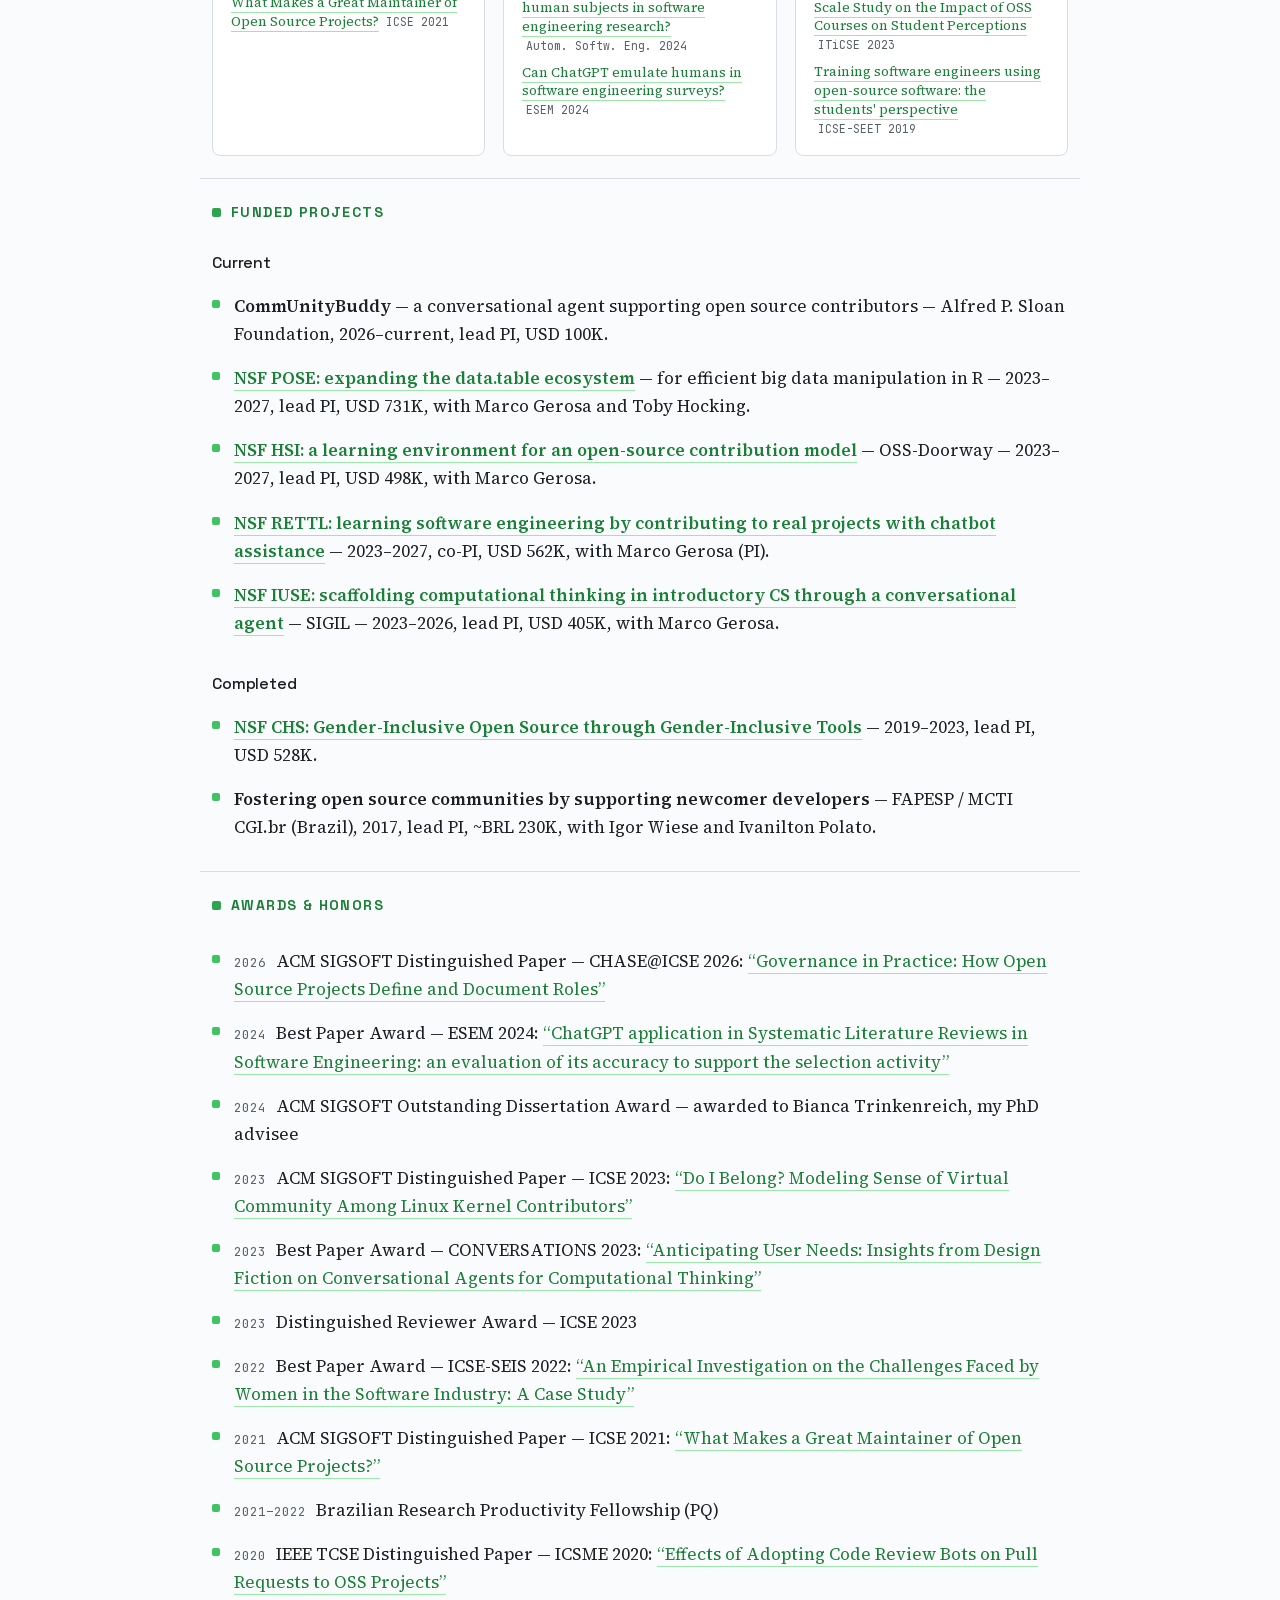
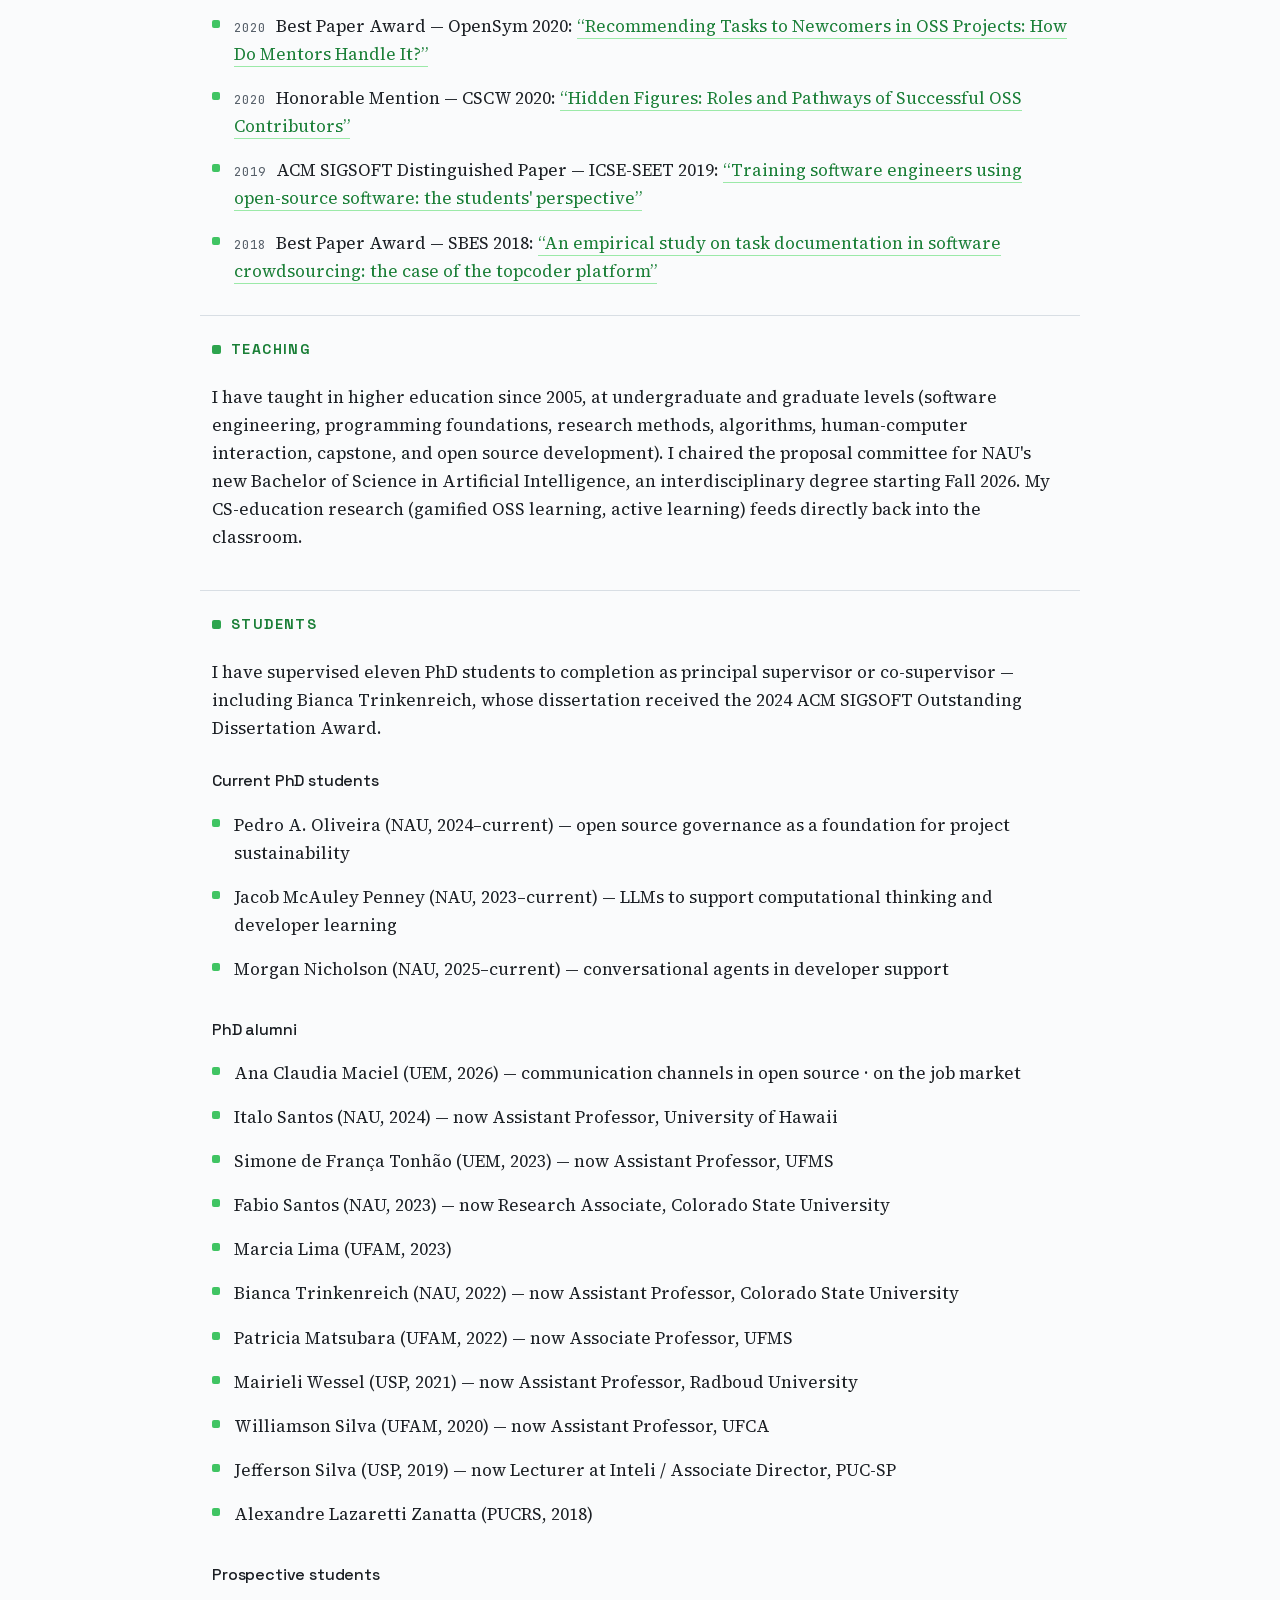
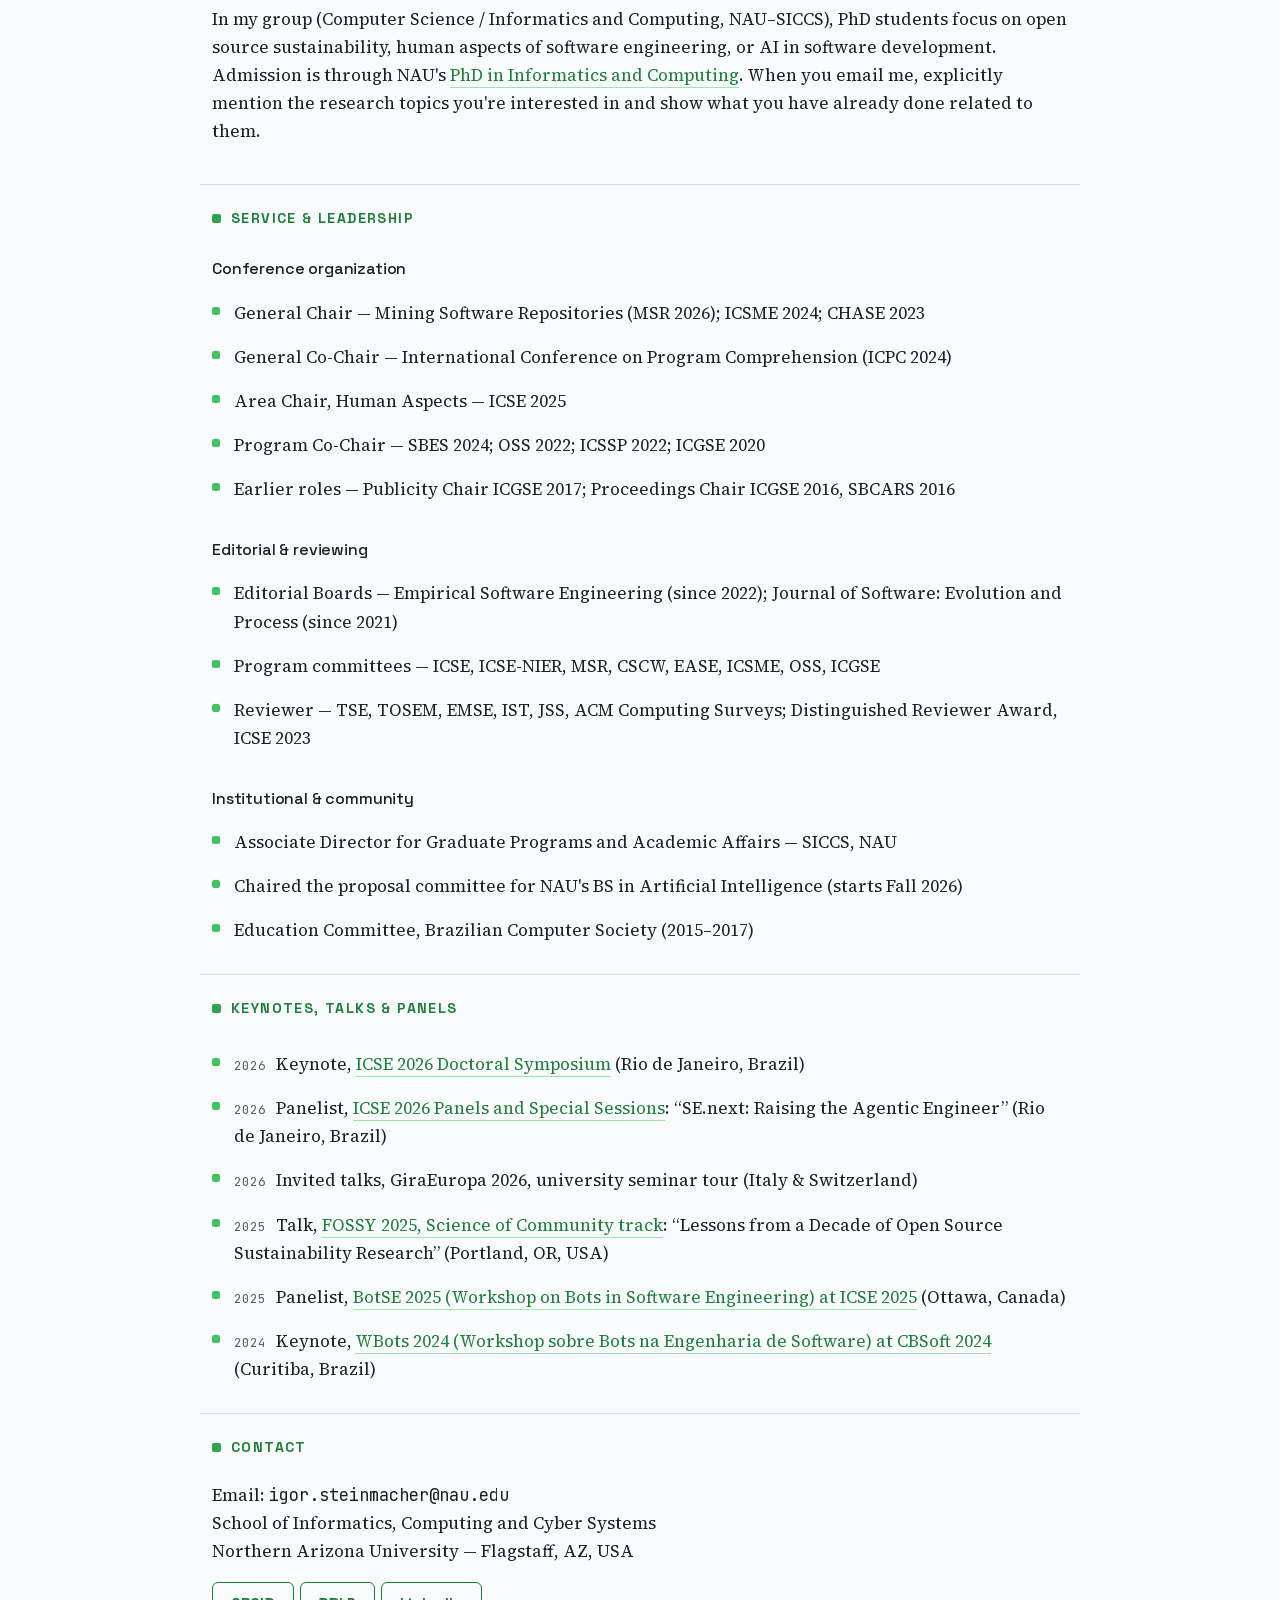
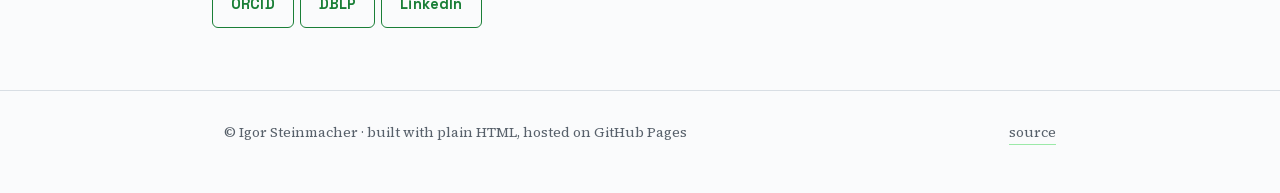
==== commit 2d85d35b: "Add CHASE 2026 Distinguished Paper award "Governance in Practice: How Open Source Projects Define an" ====
--- a/index.html
+++ b/index.html
@@ -177,6 +177,7 @@
     <h2>Awards &amp; Honors</h2>
     <ul class="clean">
       <!-- BEGIN:honors (generated from data/honors.toml + data/awards.toml — edit there) -->
+      <li><span class="yr">2026</span> ACM SIGSOFT Distinguished Paper — CHASE@ICSE 2026: <a href="https://doi.org/10.1145/3794860.3794911" target="_blank" rel="noopener">“Governance in Practice: How Open Source Projects Define and Document Roles”</a></li>
       <li><span class="yr">2024</span> Best Paper Award — ESEM 2024: <a href="https://doi.org/10.1145/3674805.3686666" target="_blank" rel="noopener">“ChatGPT application in Systematic Literature Reviews in Software Engineering: an evaluation of its accuracy to support the selection activity”</a></li>
       <li><span class="yr">2024</span> ACM SIGSOFT Outstanding Dissertation Award — awarded to Bianca Trinkenreich, my PhD advisee</li>
       <li><span class="yr">2023</span> ACM SIGSOFT Distinguished Paper — ICSE 2023: <a href="https://doi.org/10.1109/ICSE48619.2023.00038" target="_blank" rel="noopener">“Do I Belong? Modeling Sense of Virtual Community Among Linux Kernel Contributors”</a></li>
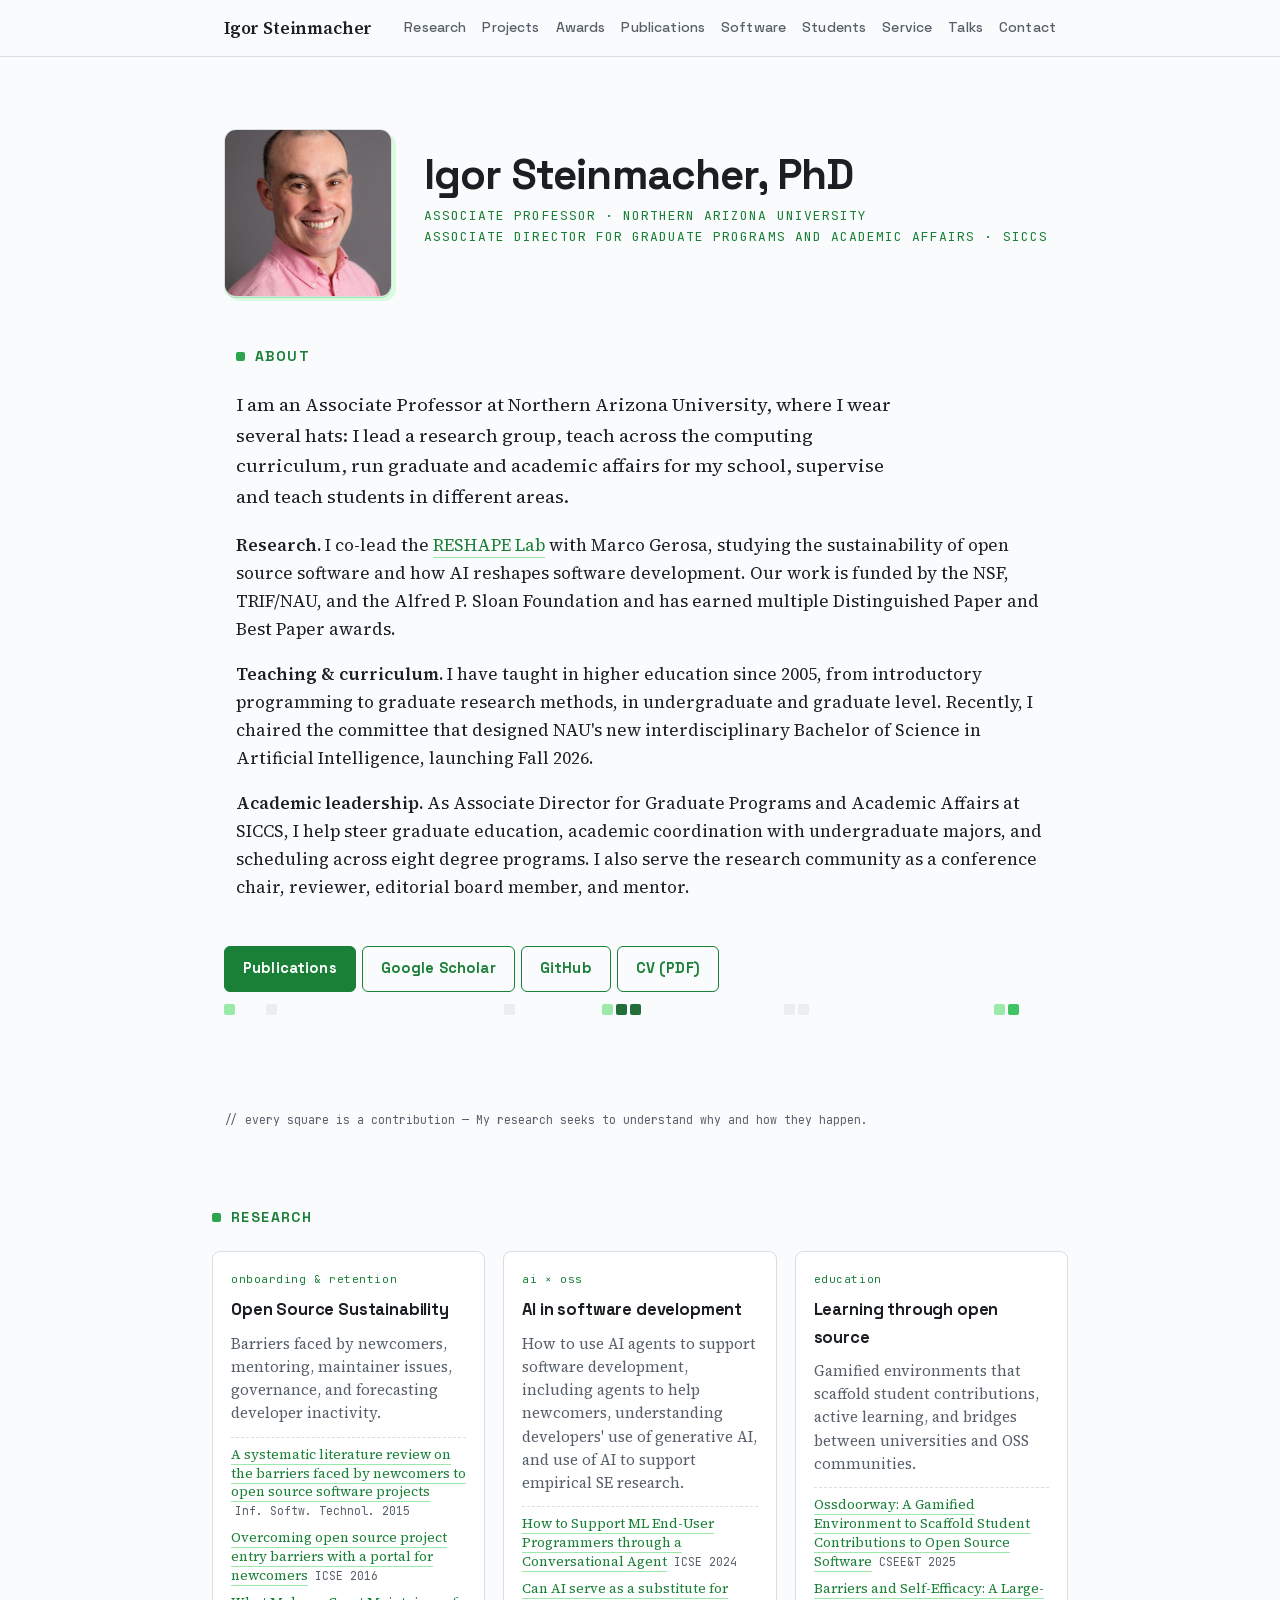
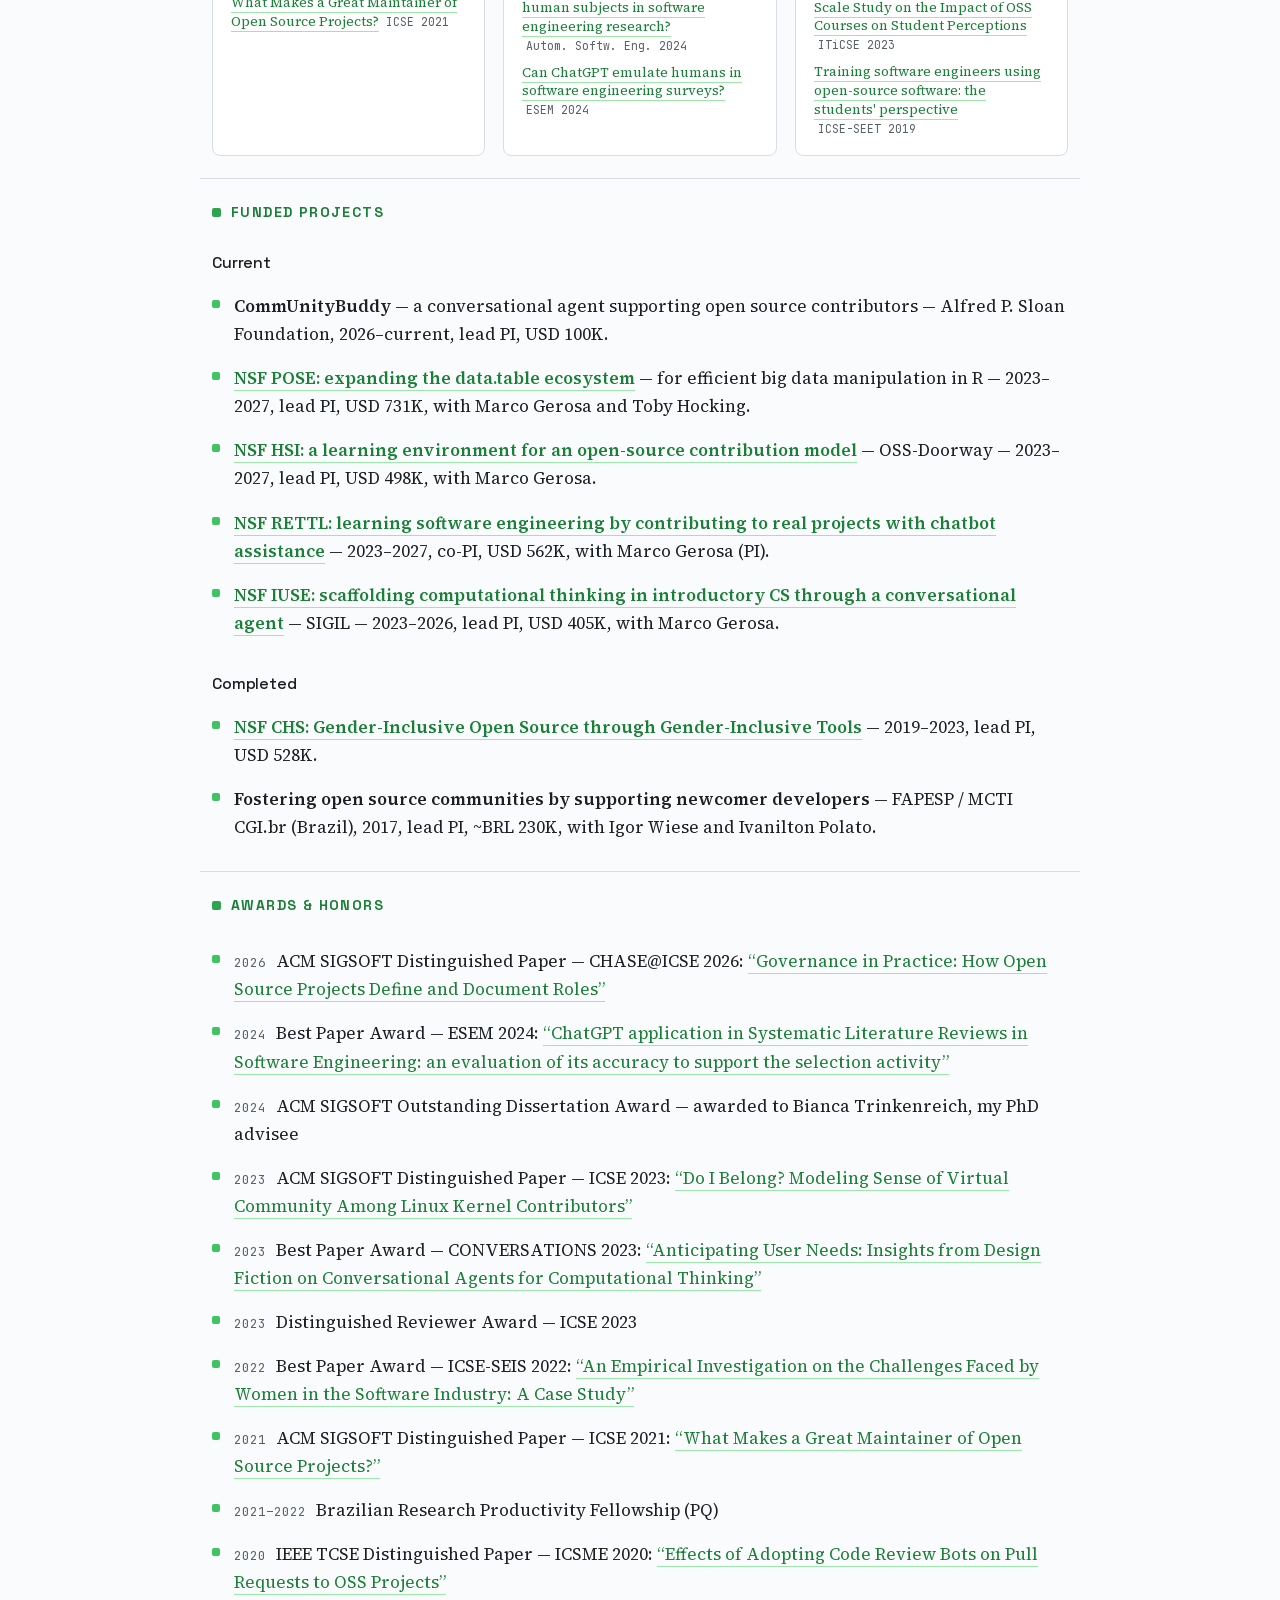
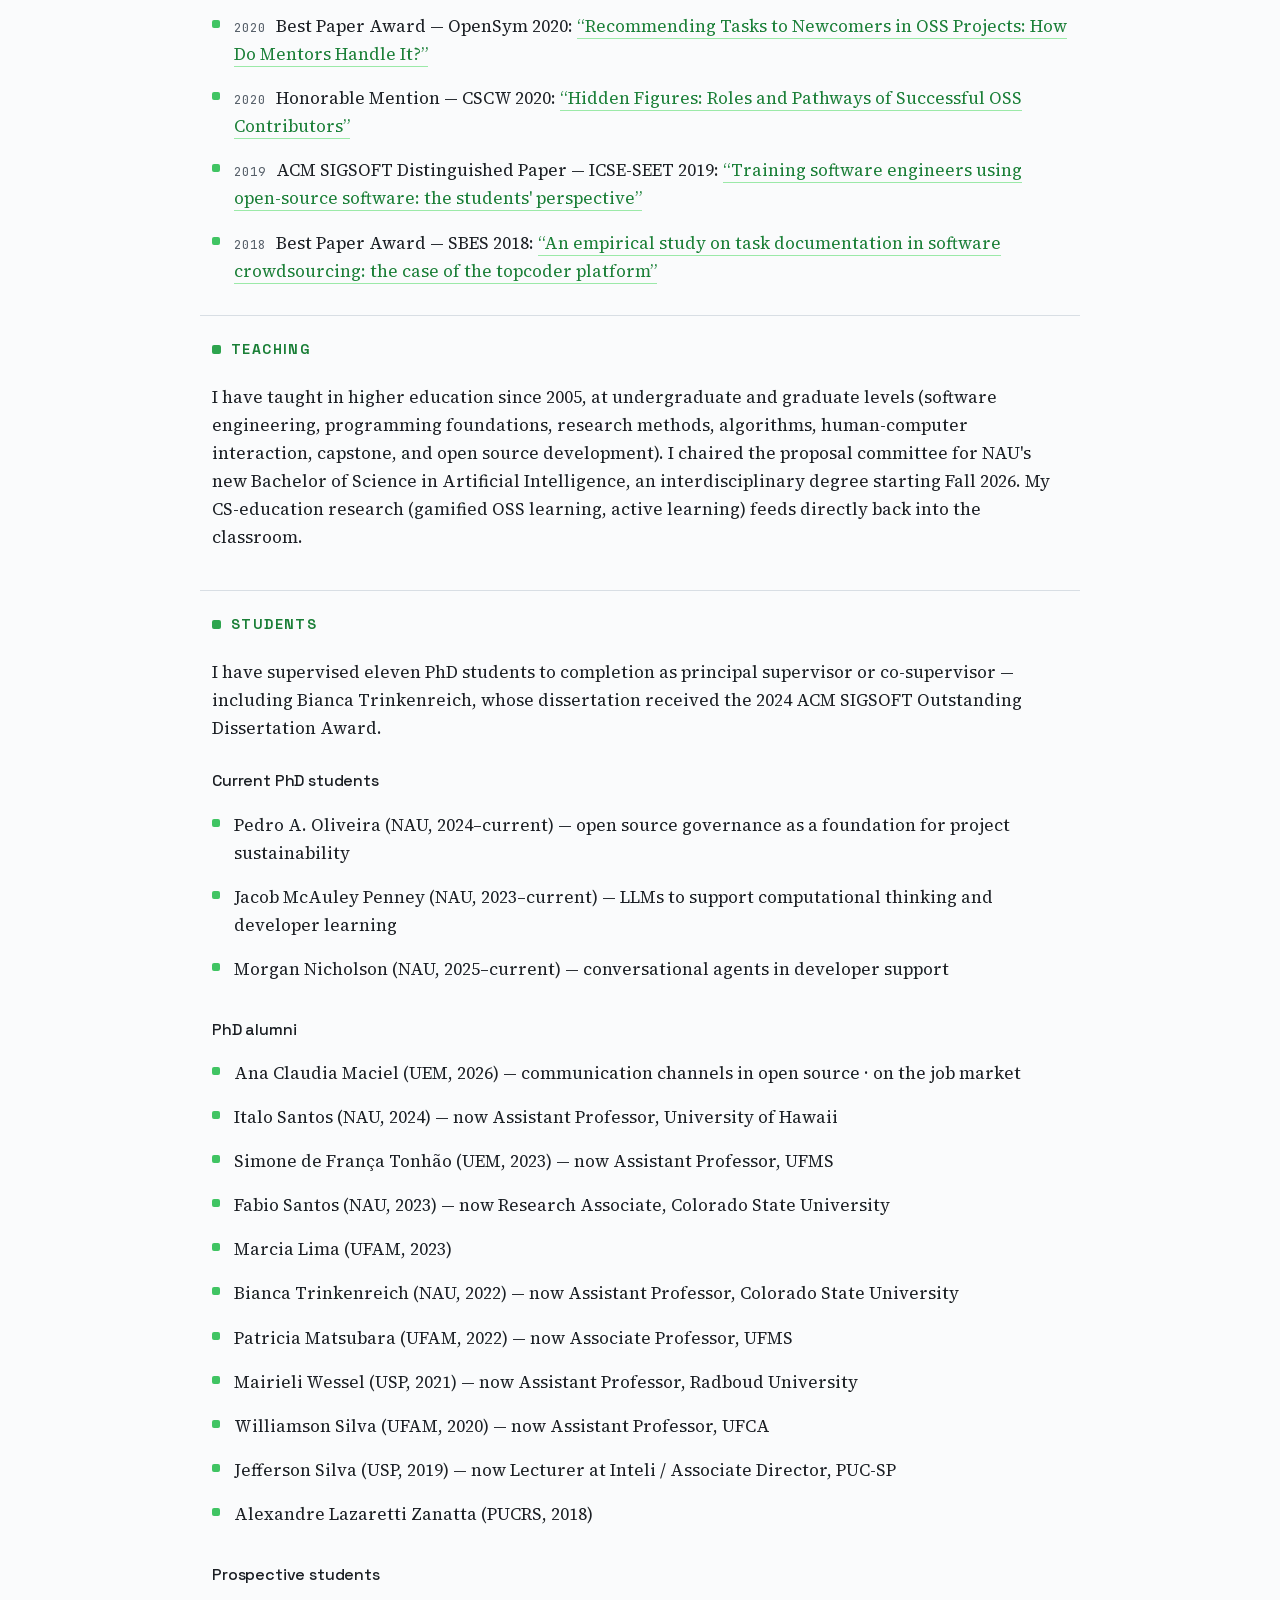
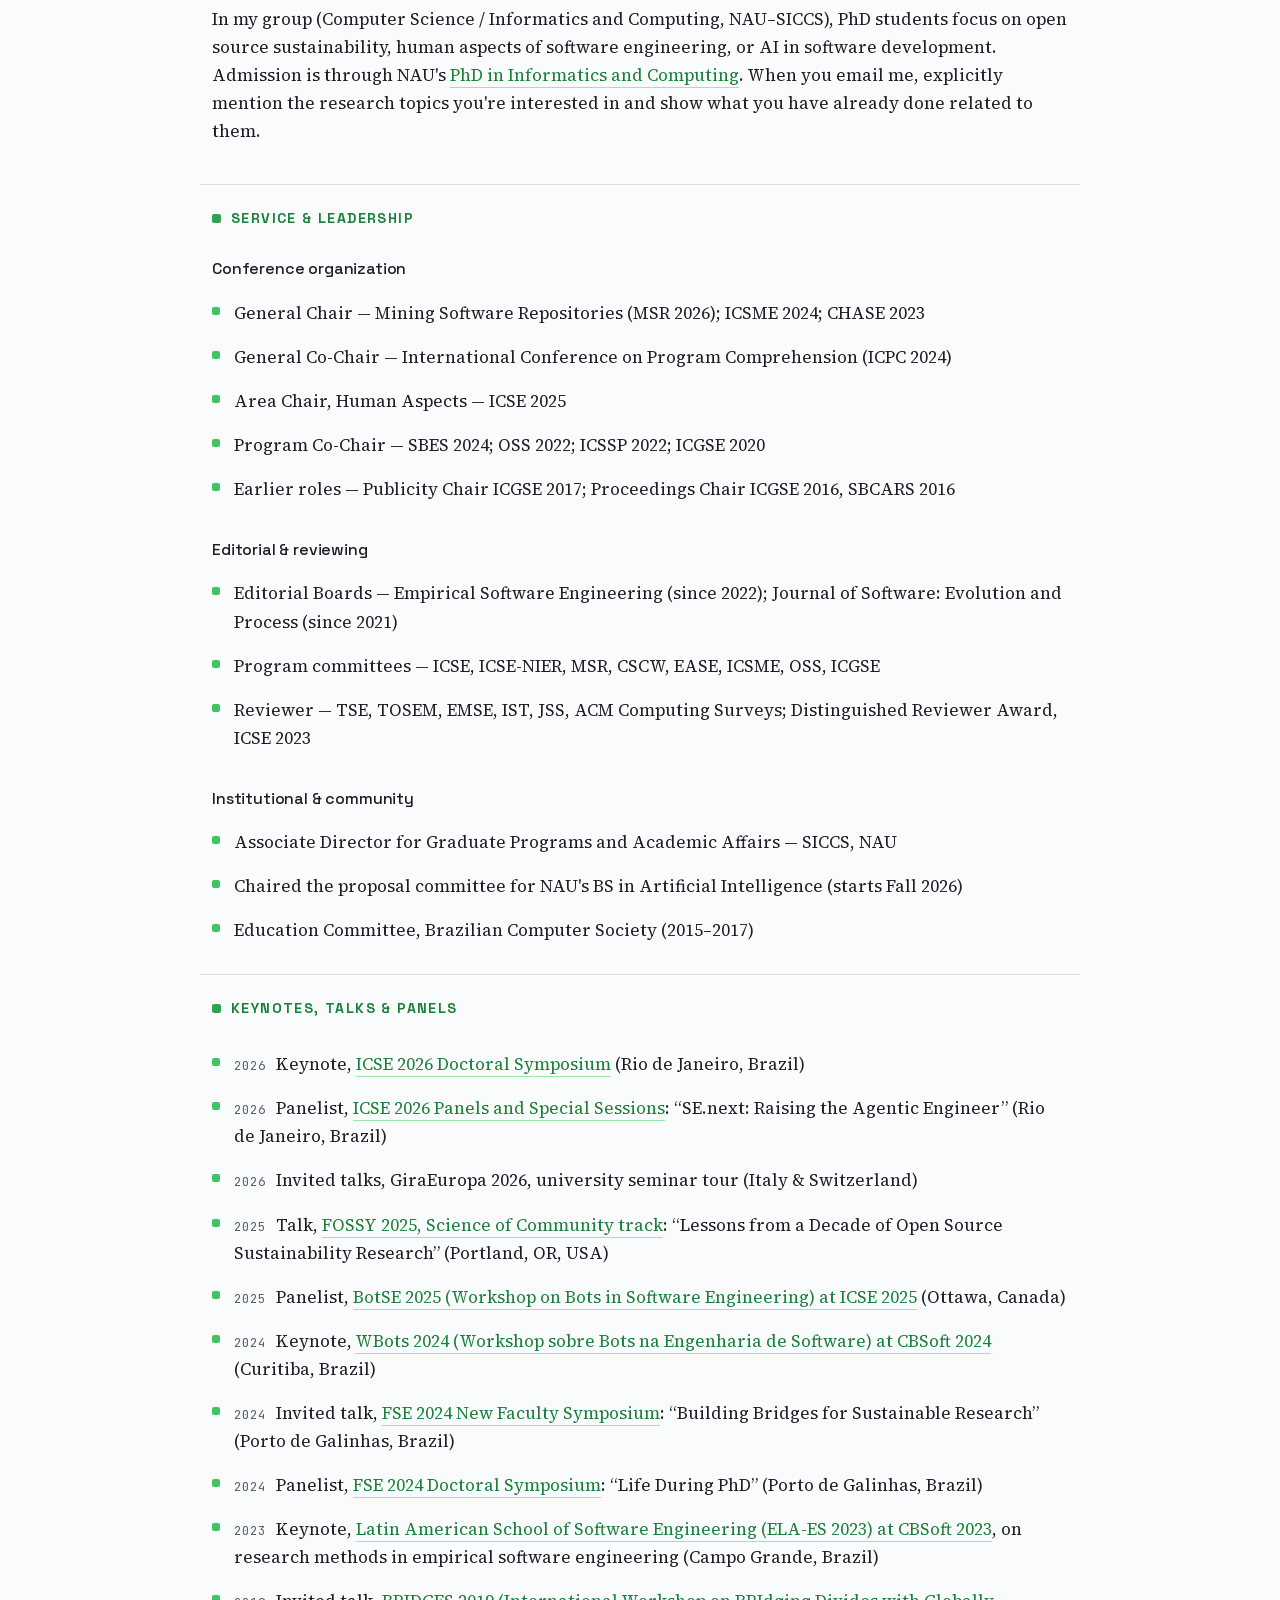
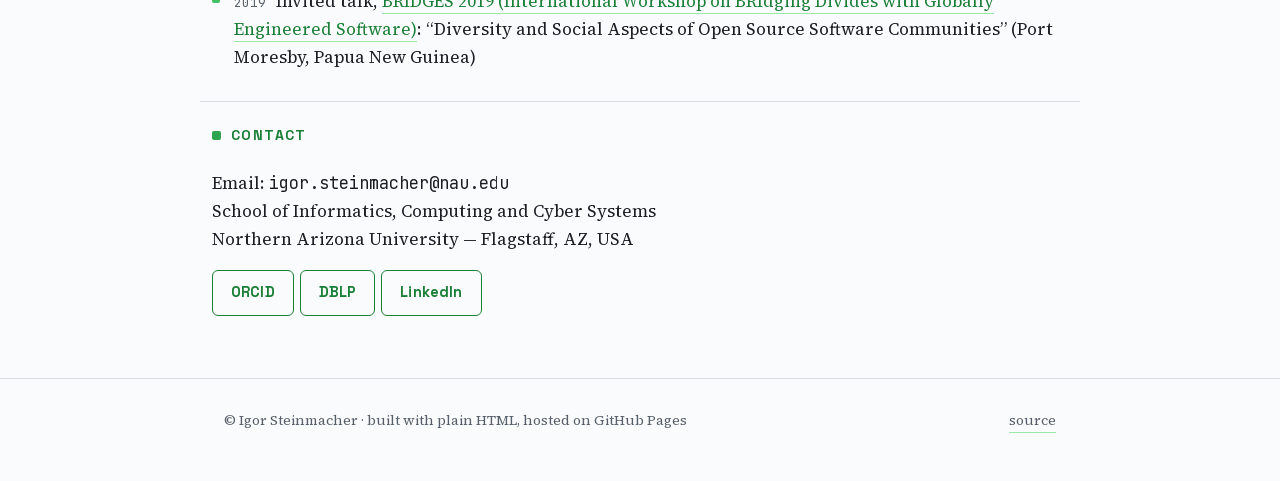
==== commit 1e4e8e60: "Add more talks and panels; optional topic field for talks - FSE 2024 New Faculty Symposium invited t" ====
--- a/index.html
+++ b/index.html
@@ -283,6 +283,10 @@
       <li><span class="yr">2025</span> Talk, <a href="https://blog.communitydata.science/fossy-2025-wrap-up-igor-steinmacher-lessons-from-a-decade-of-open-source-sustainability-research/" target="_blank" rel="noopener">FOSSY 2025, Science of Community track</a>: “Lessons from a Decade of Open Source Sustainability Research” (Portland, OR, USA)</li>
       <li><span class="yr">2025</span> Panelist, <a href="https://conf.researchr.org/home/icse-2025/botse-2025" target="_blank" rel="noopener">BotSE 2025 (Workshop on Bots in Software Engineering) at ICSE 2025</a> (Ottawa, Canada)</li>
       <li><span class="yr">2024</span> Keynote, <a href="https://w-bots.github.io/wbots/2024/" target="_blank" rel="noopener">WBots 2024 (Workshop sobre Bots na Engenharia de Software) at CBSoft 2024</a> (Curitiba, Brazil)</li>
+      <li><span class="yr">2024</span> Invited talk, <a href="https://2024.esec-fse.org/track/fse-2024-new-faculty-symposium" target="_blank" rel="noopener">FSE 2024 New Faculty Symposium</a>: “Building Bridges for Sustainable Research” (Porto de Galinhas, Brazil)</li>
+      <li><span class="yr">2024</span> Panelist, <a href="https://2024.esec-fse.org/track/fse-2024-doctoral-symposium" target="_blank" rel="noopener">FSE 2024 Doctoral Symposium</a>: “Life During PhD” (Porto de Galinhas, Brazil)</li>
+      <li><span class="yr">2023</span> Keynote, <a href="https://cbsoft2023.ufms.br/escola" target="_blank" rel="noopener">Latin American School of Software Engineering (ELA-ES 2023) at CBSoft 2023</a>, on research methods in empirical software engineering (Campo Grande, Brazil)</li>
+      <li><span class="yr">2019</span> Invited talk, <a href="https://naist-se.github.io/BRIDGES2019/" target="_blank" rel="noopener">BRIDGES 2019 (International Workshop on BRIdging Divides with Globally Engineered Software)</a>: “Diversity and Social Aspects of Open Source Software Communities” (Port Moresby, Papua New Guinea)</li>
       <!-- END:talks -->
     </ul>
   </section>
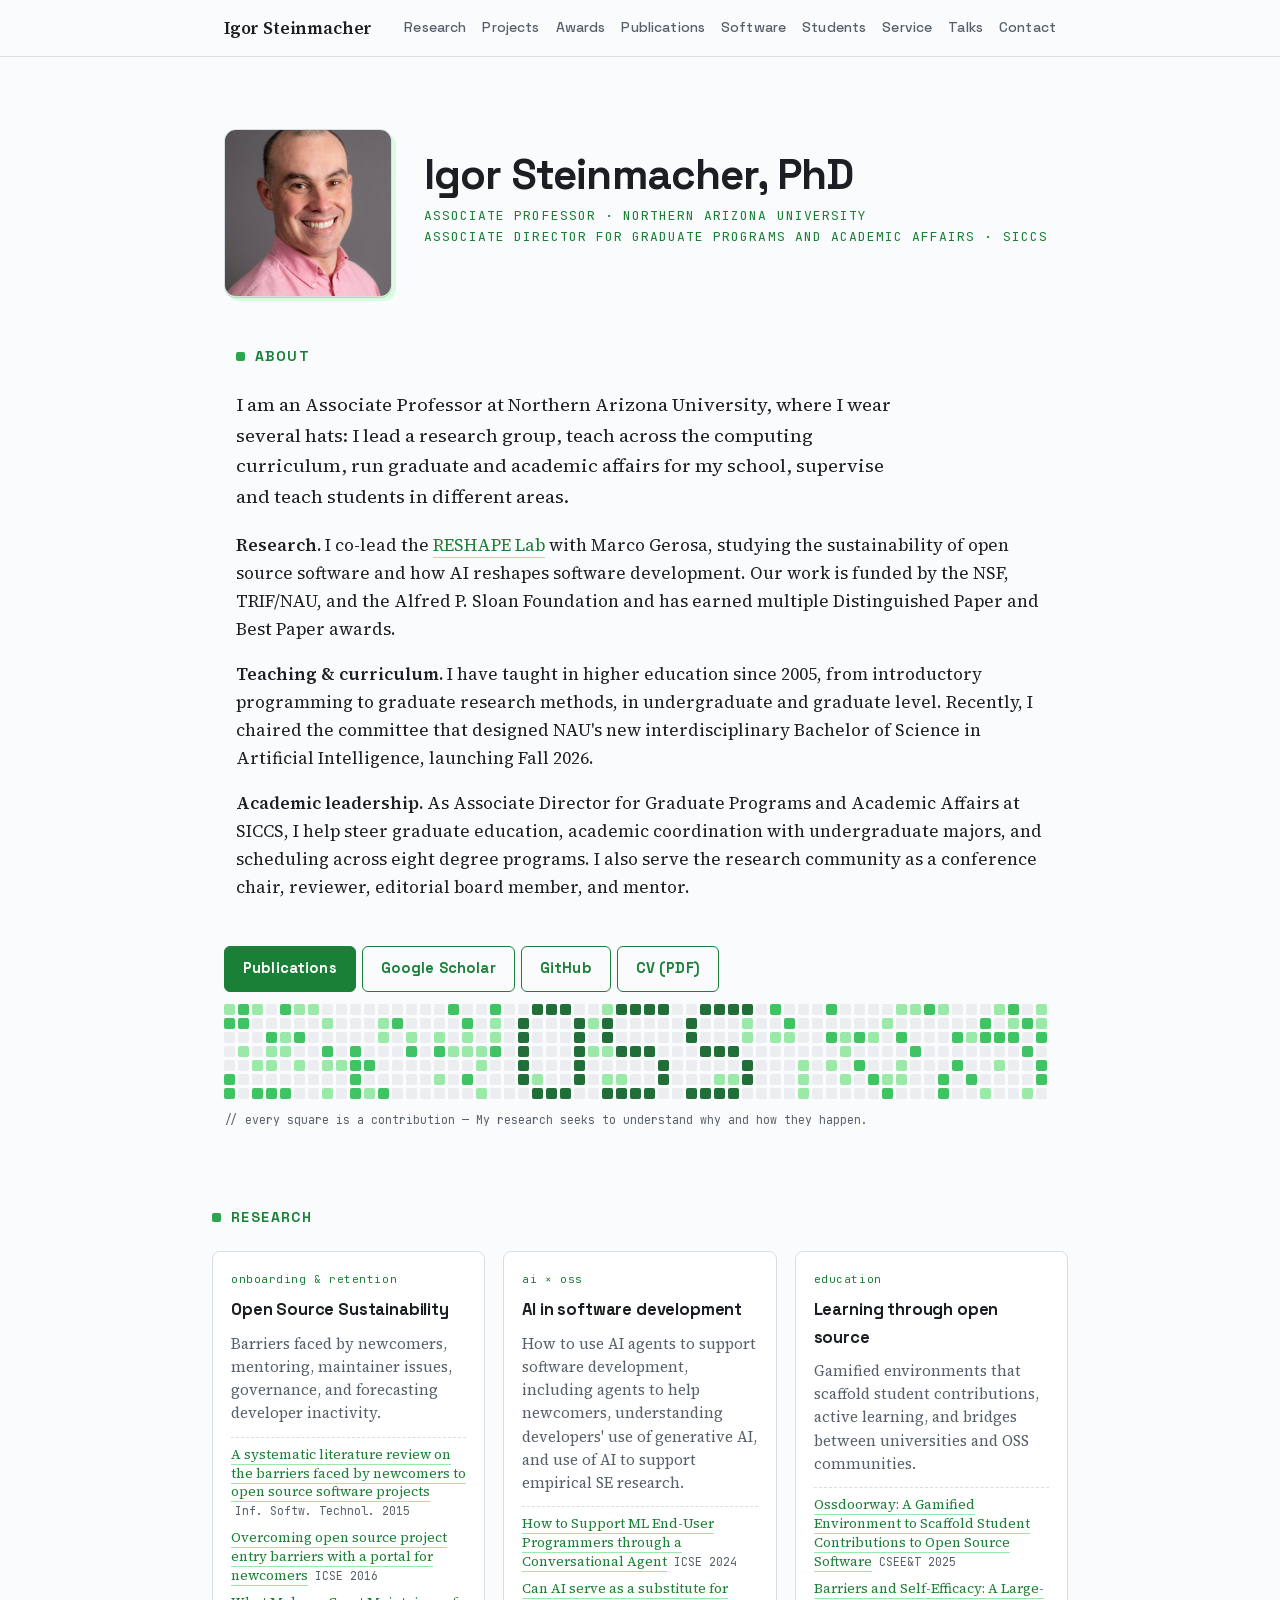
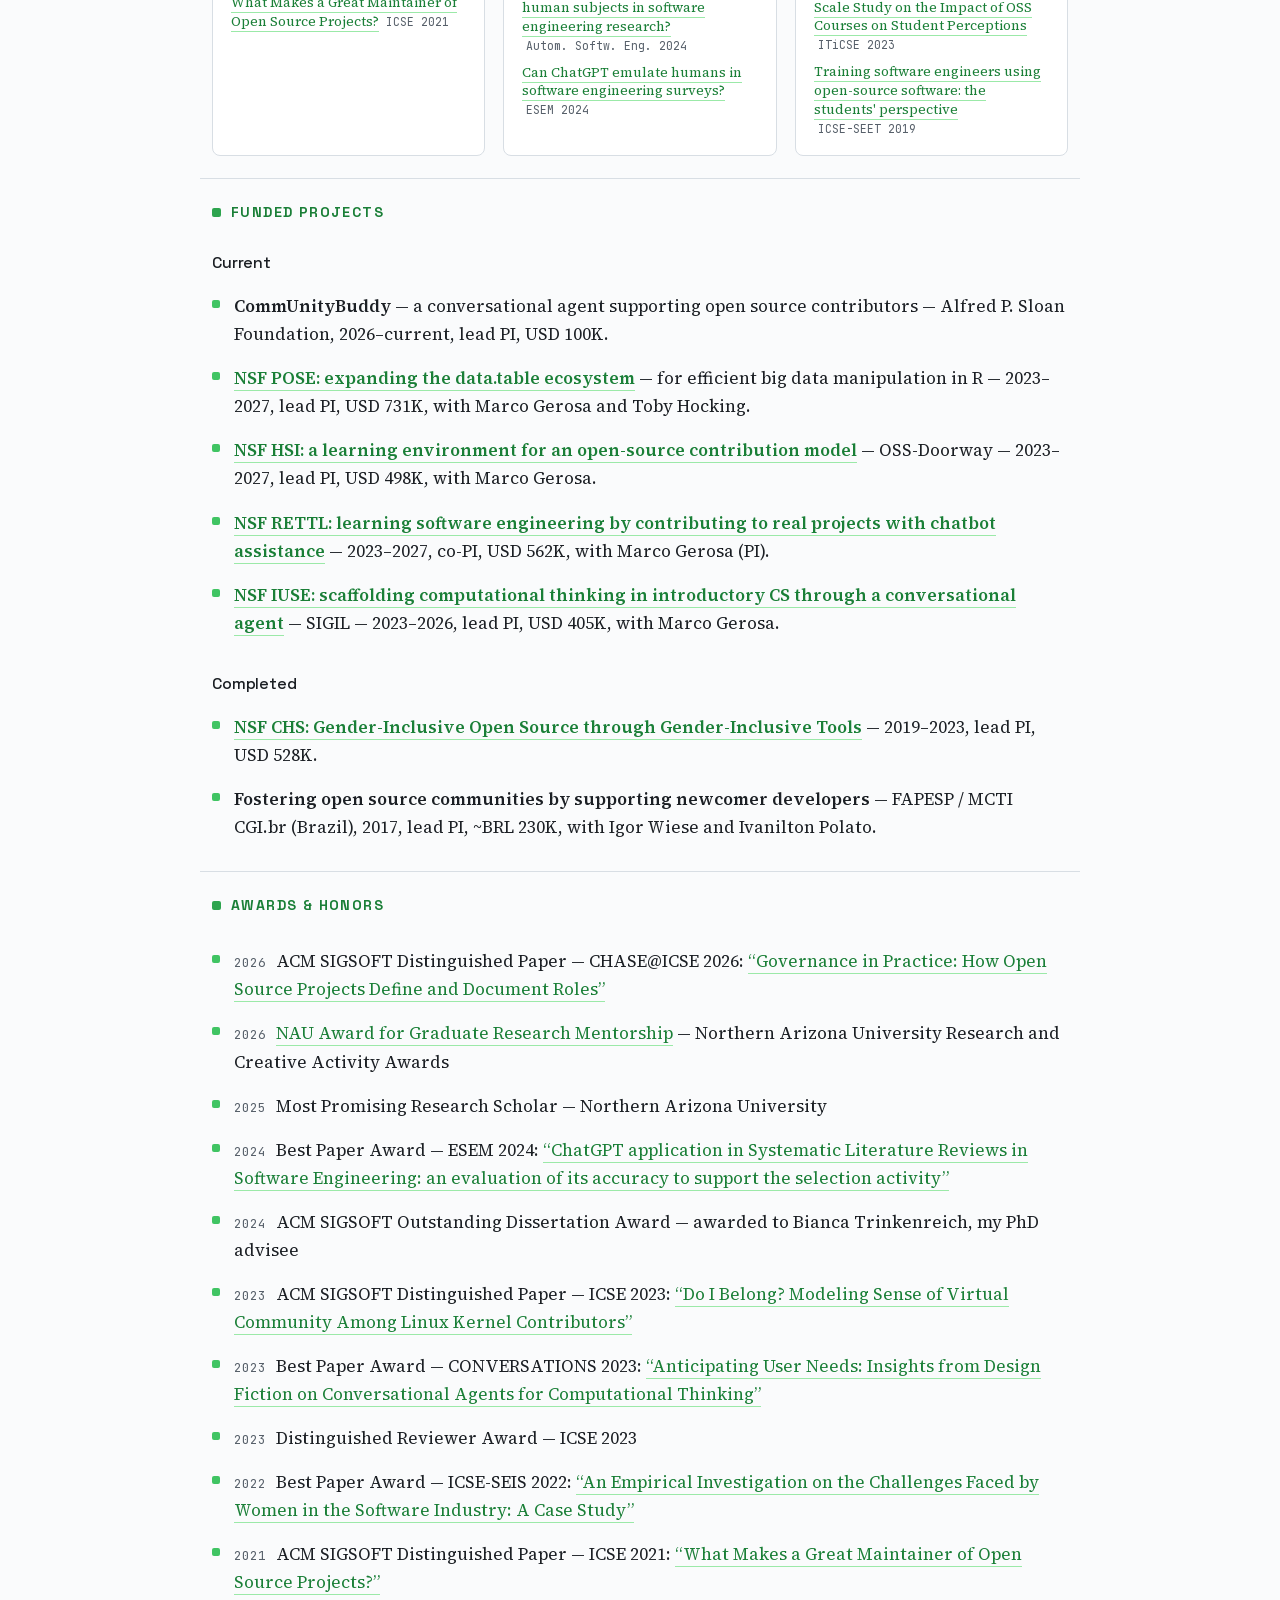
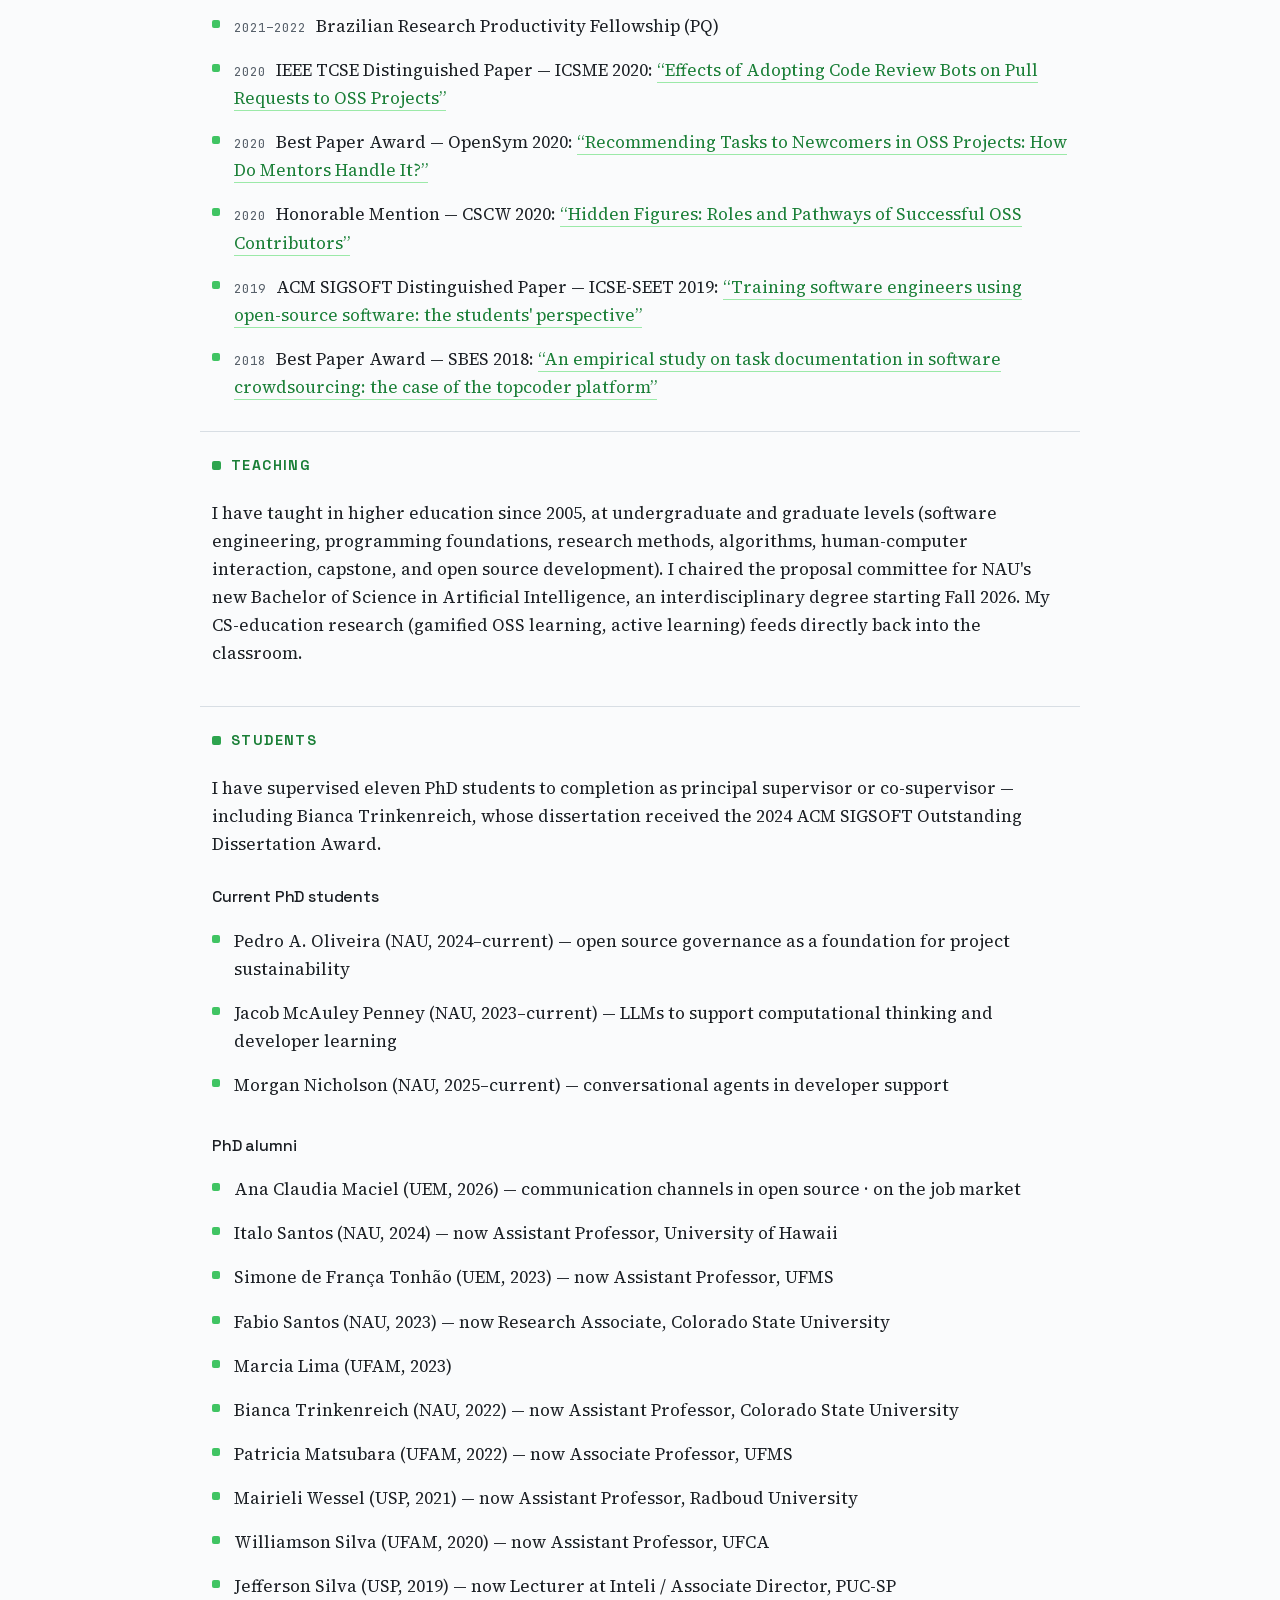
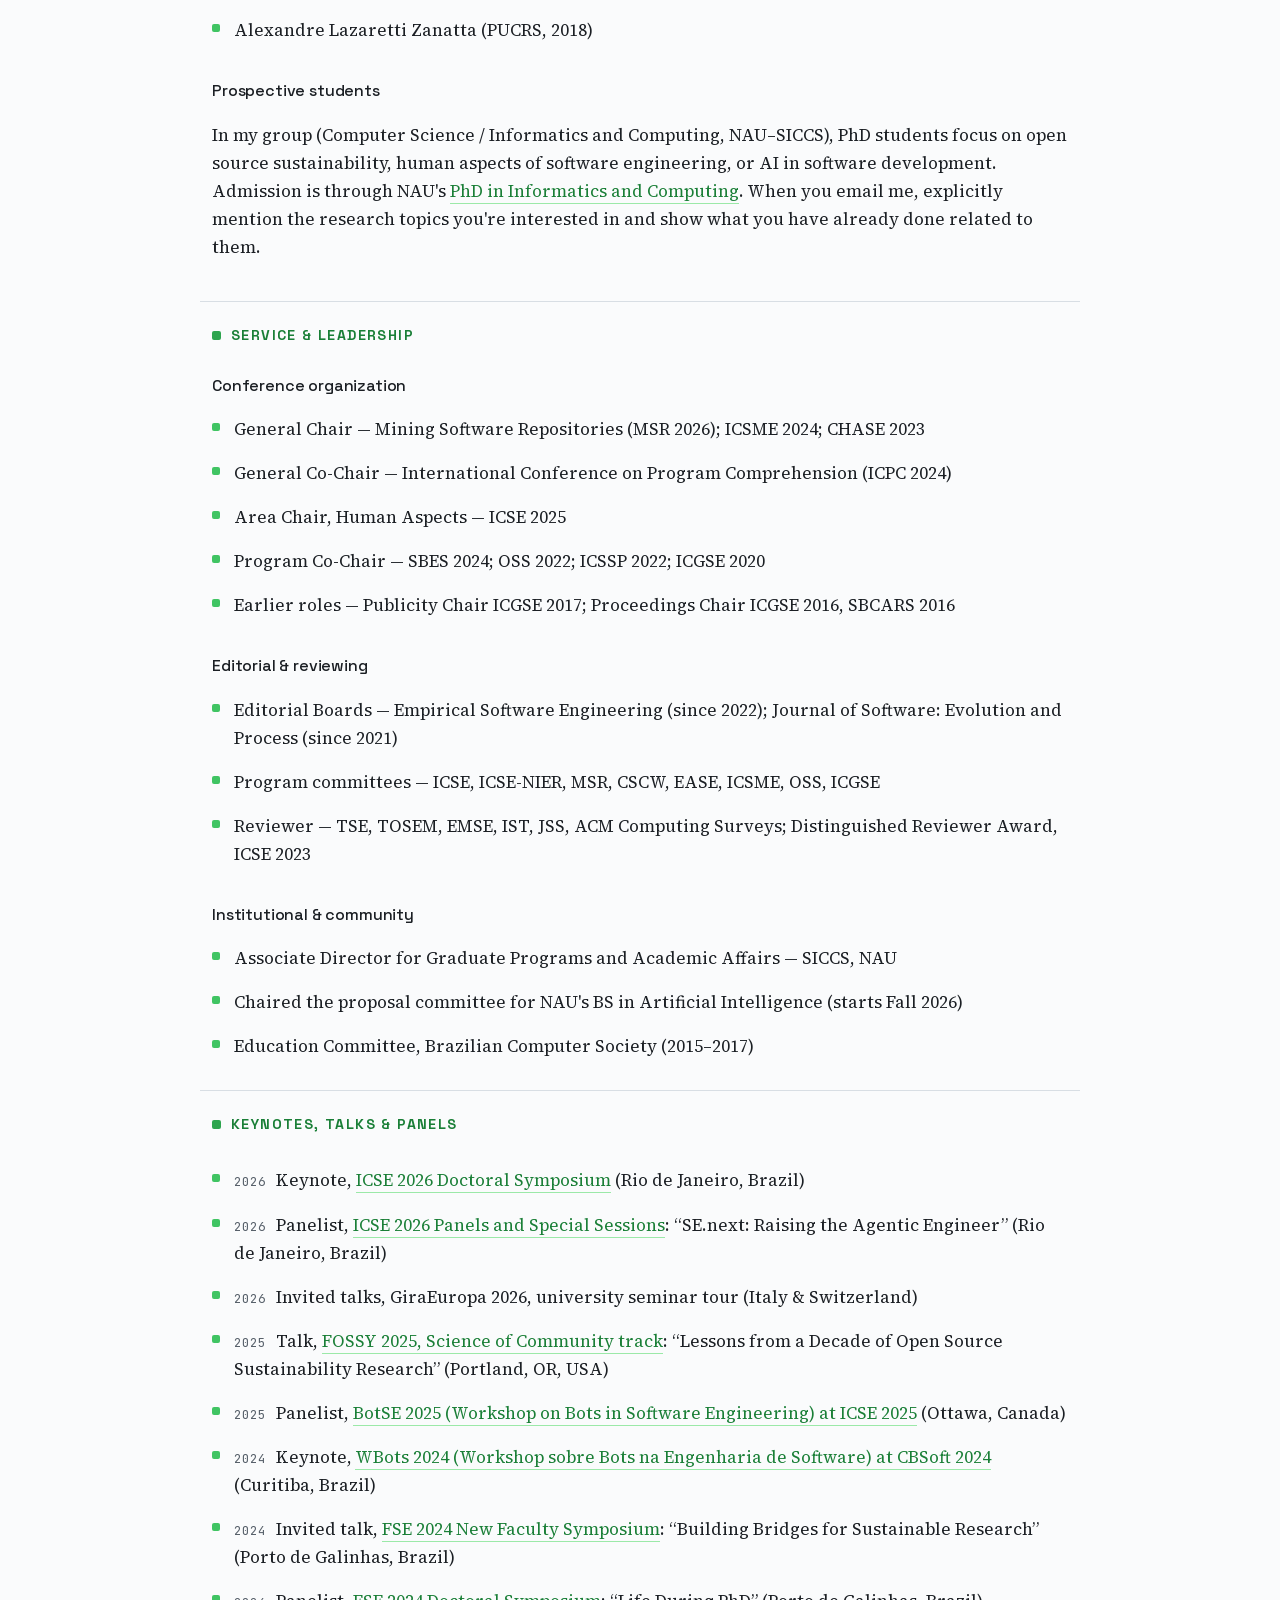
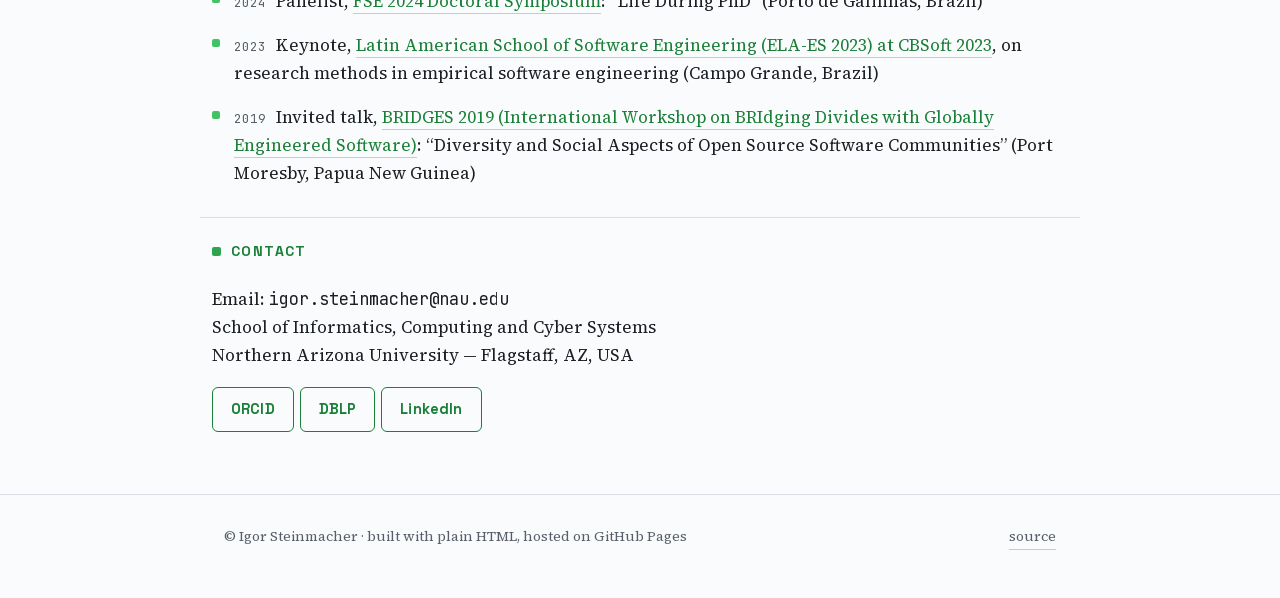
==== commit ca865b66: "Add NAU Graduate Research Mentorship (2026) and Most Promising Research Scholar (2025) Co-Authored-B" ====
--- a/index.html
+++ b/index.html
@@ -178,6 +178,8 @@
     <ul class="clean">
       <!-- BEGIN:honors (generated from data/honors.toml + data/awards.toml — edit there) -->
       <li><span class="yr">2026</span> ACM SIGSOFT Distinguished Paper — CHASE@ICSE 2026: <a href="https://doi.org/10.1145/3794860.3794911" target="_blank" rel="noopener">“Governance in Practice: How Open Source Projects Define and Document Roles”</a></li>
+      <li><span class="yr">2026</span> <a href="https://in.nau.edu/news/2026-rca-awards/" target="_blank" rel="noopener">NAU Award for Graduate Research Mentorship</a> — Northern Arizona University Research and Creative Activity Awards</li>
+      <li><span class="yr">2025</span> Most Promising Research Scholar — Northern Arizona University</li>
       <li><span class="yr">2024</span> Best Paper Award — ESEM 2024: <a href="https://doi.org/10.1145/3674805.3686666" target="_blank" rel="noopener">“ChatGPT application in Systematic Literature Reviews in Software Engineering: an evaluation of its accuracy to support the selection activity”</a></li>
       <li><span class="yr">2024</span> ACM SIGSOFT Outstanding Dissertation Award — awarded to Bianca Trinkenreich, my PhD advisee</li>
       <li><span class="yr">2023</span> ACM SIGSOFT Distinguished Paper — ICSE 2023: <a href="https://doi.org/10.1109/ICSE48619.2023.00038" target="_blank" rel="noopener">“Do I Belong? Modeling Sense of Virtual Community Among Linux Kernel Contributors”</a></li>
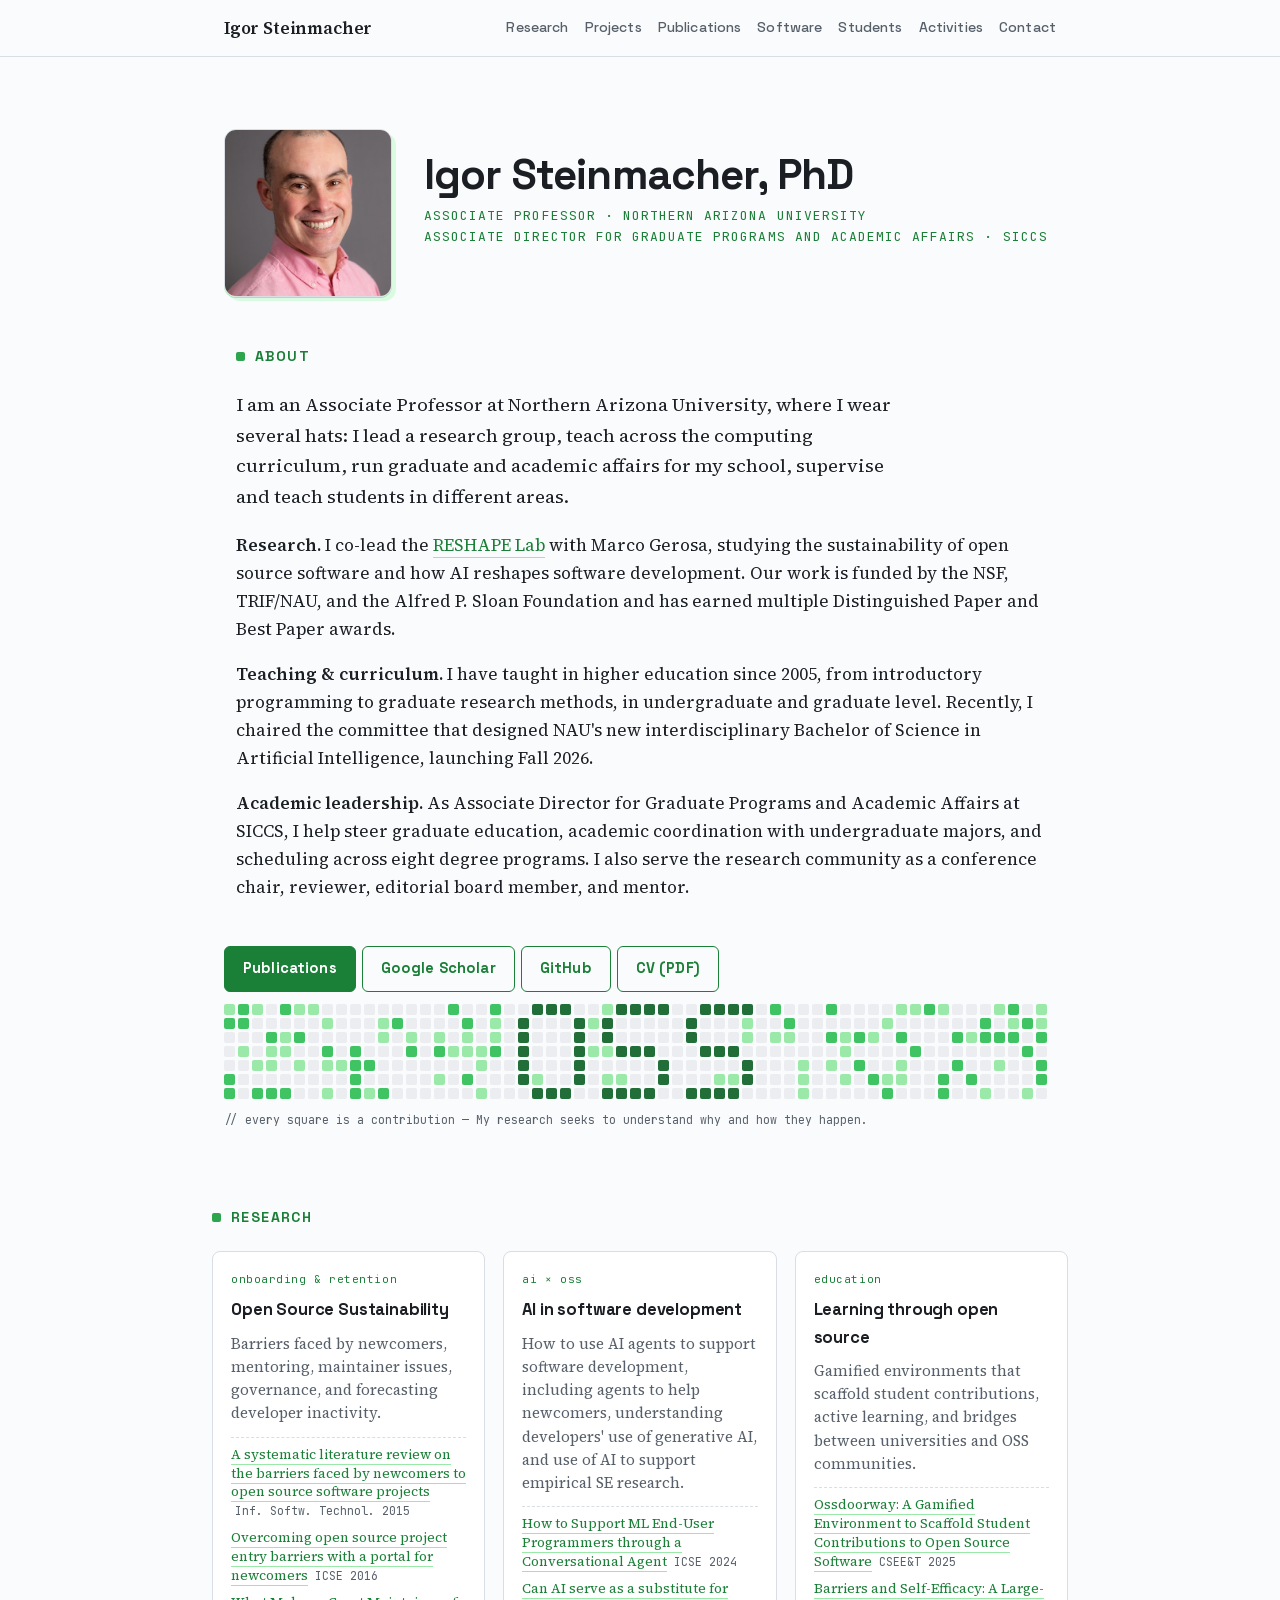
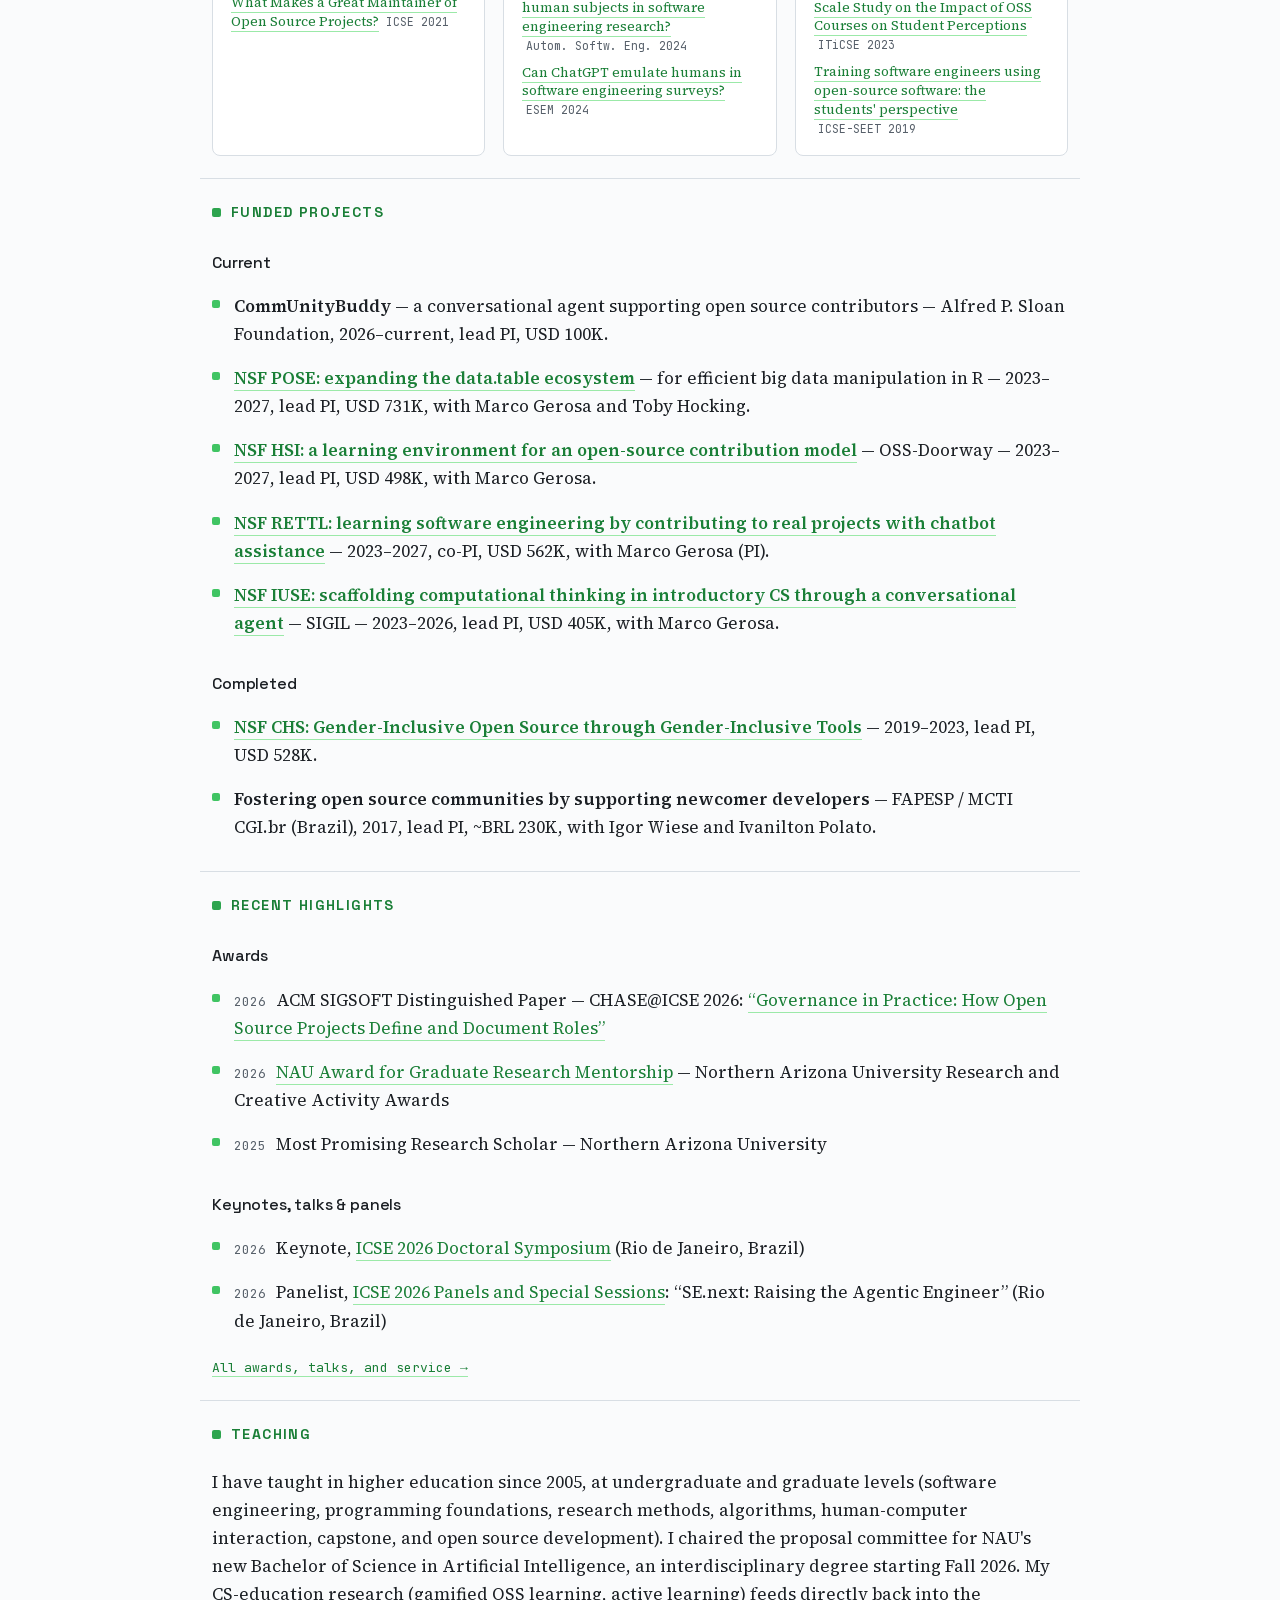
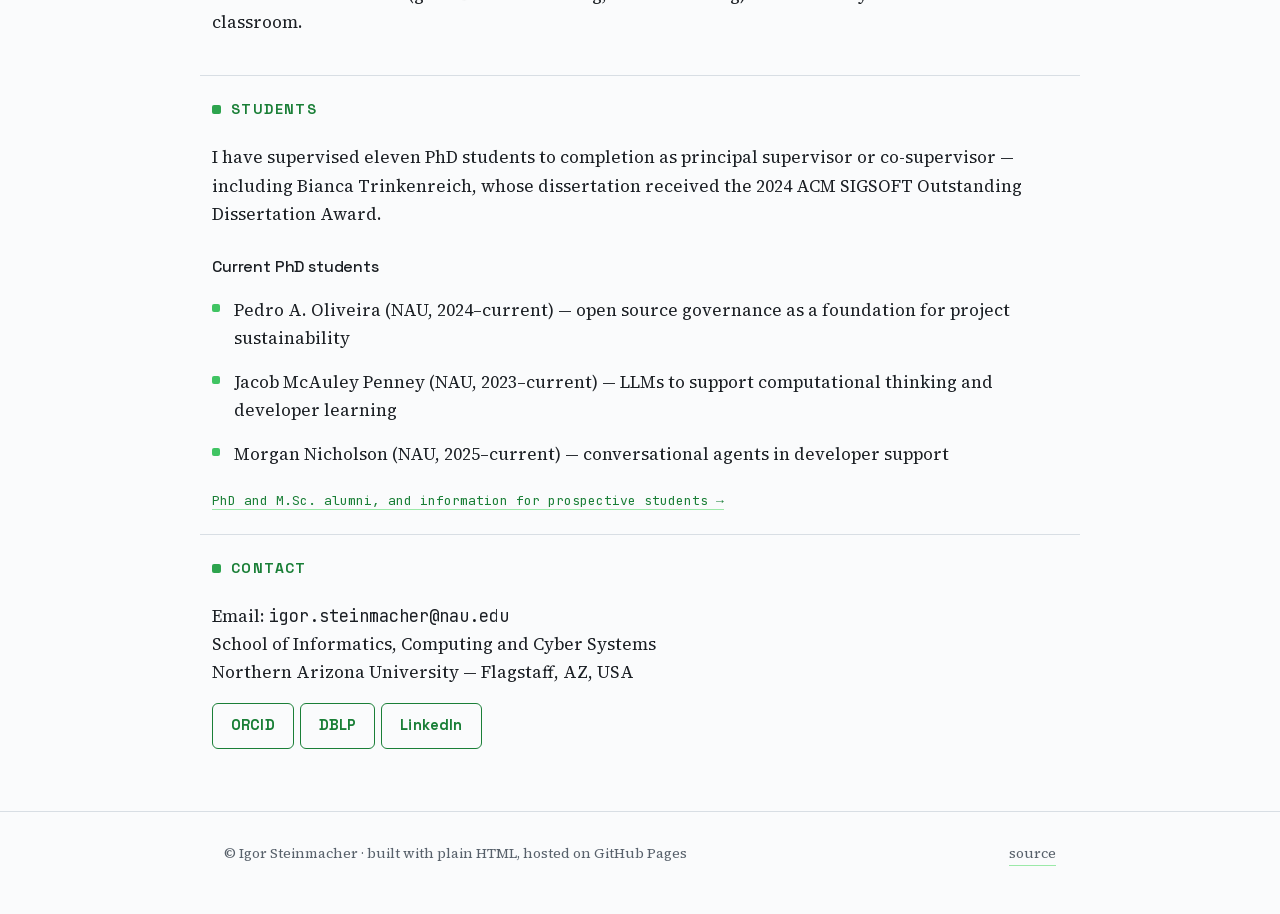
==== commit 95e25617: "Split long home page into Students and Activities pages - people.html: current PhD students, PhD and" ====
--- a/index.html
+++ b/index.html
@@ -50,12 +50,10 @@
       <!-- BEGIN:nav (generated from data/site.toml — edit there) -->
       <a href="#research">Research</a>
       <a href="#projects">Projects</a>
-      <a href="#honors">Awards</a>
       <a href="publications.html">Publications</a>
       <a href="software.html">Software</a>
-      <a href="#students">Students</a>
-      <a href="#service">Service</a>
-      <a href="#talks">Talks</a>
+      <a href="people.html">Students</a>
+      <a href="activities.html">Activities</a>
       <a href="#contact">Contact</a>
       <!-- END:nav -->
     </nav>
@@ -173,28 +171,24 @@
     <!-- END:projects -->
   </section>
 
-  <section id="honors">
-    <h2>Awards &amp; Honors</h2>
-    <ul class="clean">
-      <!-- BEGIN:honors (generated from data/honors.toml + data/awards.toml — edit there) -->
+  <section id="highlights">
+    <h2>Recent Highlights</h2>
+    <p class="sub-h">Awards</p>
+    <ul class="clean">
+      <!-- BEGIN:honors-recent (generated from data/honors.toml + data/awards.toml — edit there) -->
       <li><span class="yr">2026</span> ACM SIGSOFT Distinguished Paper — CHASE@ICSE 2026: <a href="https://doi.org/10.1145/3794860.3794911" target="_blank" rel="noopener">“Governance in Practice: How Open Source Projects Define and Document Roles”</a></li>
       <li><span class="yr">2026</span> <a href="https://in.nau.edu/news/2026-rca-awards/" target="_blank" rel="noopener">NAU Award for Graduate Research Mentorship</a> — Northern Arizona University Research and Creative Activity Awards</li>
       <li><span class="yr">2025</span> Most Promising Research Scholar — Northern Arizona University</li>
-      <li><span class="yr">2024</span> Best Paper Award — ESEM 2024: <a href="https://doi.org/10.1145/3674805.3686666" target="_blank" rel="noopener">“ChatGPT application in Systematic Literature Reviews in Software Engineering: an evaluation of its accuracy to support the selection activity”</a></li>
-      <li><span class="yr">2024</span> ACM SIGSOFT Outstanding Dissertation Award — awarded to Bianca Trinkenreich, my PhD advisee</li>
-      <li><span class="yr">2023</span> ACM SIGSOFT Distinguished Paper — ICSE 2023: <a href="https://doi.org/10.1109/ICSE48619.2023.00038" target="_blank" rel="noopener">“Do I Belong? Modeling Sense of Virtual Community Among Linux Kernel Contributors”</a></li>
-      <li><span class="yr">2023</span> Best Paper Award — CONVERSATIONS 2023: <a href="https://doi.org/10.1007/978-3-031-54975-5_12" target="_blank" rel="noopener">“Anticipating User Needs: Insights from Design Fiction on Conversational Agents for Computational Thinking”</a></li>
-      <li><span class="yr">2023</span> Distinguished Reviewer Award — ICSE 2023</li>
-      <li><span class="yr">2022</span> Best Paper Award — ICSE-SEIS 2022: <a href="https://doi.org/10.1109/ICSE-SEIS55304.2022.9793931" target="_blank" rel="noopener">“An Empirical Investigation on the Challenges Faced by Women in the Software Industry: A Case Study”</a></li>
-      <li><span class="yr">2021</span> ACM SIGSOFT Distinguished Paper — ICSE 2021: <a href="https://doi.org/10.1109/ICSE43902.2021.00093" target="_blank" rel="noopener">“What Makes a Great Maintainer of Open Source Projects?”</a></li>
-      <li><span class="yr">2021–2022</span> Brazilian Research Productivity Fellowship (PQ)</li>
-      <li><span class="yr">2020</span> IEEE TCSE Distinguished Paper — ICSME 2020: <a href="https://doi.org/10.1109/ICSME46990.2020.00011" target="_blank" rel="noopener">“Effects of Adopting Code Review Bots on Pull Requests to OSS Projects”</a></li>
-      <li><span class="yr">2020</span> Best Paper Award — OpenSym 2020: <a href="https://doi.org/10.1145/3412569.3412571" target="_blank" rel="noopener">“Recommending Tasks to Newcomers in OSS Projects: How Do Mentors Handle It?”</a></li>
-      <li><span class="yr">2020</span> Honorable Mention — CSCW 2020: <a href="https://doi.org/10.1145/3415251" target="_blank" rel="noopener">“Hidden Figures: Roles and Pathways of Successful OSS Contributors”</a></li>
-      <li><span class="yr">2019</span> ACM SIGSOFT Distinguished Paper — ICSE-SEET 2019: <a href="https://doi.org/10.1109/ICSE-SEET.2019.00024" target="_blank" rel="noopener">“Training software engineers using open-source software: the students' perspective”</a></li>
-      <li><span class="yr">2018</span> Best Paper Award — SBES 2018: <a href="https://doi.org/10.1145/3266237.3266265" target="_blank" rel="noopener">“An empirical study on task documentation in software crowdsourcing: the case of the topcoder platform”</a></li>
-      <!-- END:honors -->
-    </ul>
+      <!-- END:honors-recent -->
+    </ul>
+    <p class="sub-h">Keynotes, talks &amp; panels</p>
+    <ul class="clean">
+      <!-- BEGIN:talks-recent (generated from data/talks.toml — edit there) -->
+      <li><span class="yr">2026</span> Keynote, <a href="https://conf.researchr.org/track/icse-2026/icse-2026-doctoral-symposium" target="_blank" rel="noopener">ICSE 2026 Doctoral Symposium</a> (Rio de Janeiro, Brazil)</li>
+      <li><span class="yr">2026</span> Panelist, <a href="https://conf.researchr.org/track/icse-2026/icse-2026-panels-and-special-sessions" target="_blank" rel="noopener">ICSE 2026 Panels and Special Sessions</a>: “SE.next: Raising the Agentic Engineer” (Rio de Janeiro, Brazil)</li>
+      <!-- END:talks-recent -->
+    </ul>
+    <p class="more"><a href="activities.html">All awards, talks, and service →</a></p>
   </section>
 
   <section id="teaching">
@@ -227,70 +221,7 @@
       <li>Morgan Nicholson (NAU, 2025–current) — conversational agents in developer support</li>
       <!-- END:students-current -->
     </ul>
-    <p class="sub-h">PhD alumni</p>
-    <ul class="clean">
-      <!-- BEGIN:students-alumni (generated from data/students.toml — edit there) -->
-      <li>Ana Claudia Maciel (UEM, 2026) — communication channels in open source · on the job market</li>
-      <li>Italo Santos (NAU, 2024) — now Assistant Professor, University of Hawaii</li>
-      <li>Simone de França Tonhão (UEM, 2023) — now Assistant Professor, UFMS</li>
-      <li>Fabio Santos (NAU, 2023) — now Research Associate, Colorado State University</li>
-      <li>Marcia Lima (UFAM, 2023)</li>
-      <li>Bianca Trinkenreich (NAU, 2022) — now Assistant Professor, Colorado State University</li>
-      <li>Patricia Matsubara (UFAM, 2022) — now Associate Professor, UFMS</li>
-      <li>Mairieli Wessel (USP, 2021) — now Assistant Professor, Radboud University</li>
-      <li>Williamson Silva (UFAM, 2020) — now Assistant Professor, UFCA</li>
-      <li>Jefferson Silva (USP, 2019) — now Lecturer at Inteli / Associate Director, PUC-SP</li>
-      <li>Alexandre Lazaretti Zanatta (PUCRS, 2018)</li>
-      <!-- END:students-alumni -->
-    </ul>
-    <p class="sub-h">Prospective students</p>
-    <p>
-      In my group (Computer Science / Informatics and Computing, NAU–SICCS), PhD students focus on open source sustainability, human aspects of software engineering, or AI in software development. Admission is through NAU's <a href="https://degree-search.nau.edu/degree/INFCOMPPHD" target="_blank" rel="noopener">PhD in Informatics and Computing</a>. When you email me, explicitly mention the research topics you're interested in and show what you have already done related to them.
-    </p>
-  </section>
-
-  <section id="service">
-    <h2>Service &amp; Leadership</h2>
-    <!-- BEGIN:service (generated from data/service.toml — edit there) -->
-    <p class="sub-h">Conference organization</p>
-    <ul class="clean">
-      <li>General Chair — Mining Software Repositories (MSR 2026); ICSME 2024; CHASE 2023</li>
-      <li>General Co-Chair — International Conference on Program Comprehension (ICPC 2024)</li>
-      <li>Area Chair, Human Aspects — ICSE 2025</li>
-      <li>Program Co-Chair — SBES 2024; OSS 2022; ICSSP 2022; ICGSE 2020</li>
-      <li>Earlier roles — Publicity Chair ICGSE 2017; Proceedings Chair ICGSE 2016, SBCARS 2016</li>
-    </ul>
-    <p class="sub-h">Editorial &amp; reviewing</p>
-    <ul class="clean">
-      <li>Editorial Boards — Empirical Software Engineering (since 2022); Journal of Software: Evolution and Process (since 2021)</li>
-      <li>Program committees — ICSE, ICSE-NIER, MSR, CSCW, EASE, ICSME, OSS, ICGSE</li>
-      <li>Reviewer — TSE, TOSEM, EMSE, IST, JSS, ACM Computing Surveys; Distinguished Reviewer Award, ICSE 2023</li>
-    </ul>
-    <p class="sub-h">Institutional &amp; community</p>
-    <ul class="clean">
-      <li>Associate Director for Graduate Programs and Academic Affairs — SICCS, NAU</li>
-      <li>Chaired the proposal committee for NAU's BS in Artificial Intelligence (starts Fall 2026)</li>
-      <li>Education Committee, Brazilian Computer Society (2015–2017)</li>
-    </ul>
-    <!-- END:service -->
-  </section>
-
-  <section id="talks">
-    <h2>Keynotes, Talks &amp; Panels</h2>
-    <ul class="clean">
-      <!-- BEGIN:talks (generated from data/talks.toml — edit there) -->
-      <li><span class="yr">2026</span> Keynote, <a href="https://conf.researchr.org/track/icse-2026/icse-2026-doctoral-symposium" target="_blank" rel="noopener">ICSE 2026 Doctoral Symposium</a> (Rio de Janeiro, Brazil)</li>
-      <li><span class="yr">2026</span> Panelist, <a href="https://conf.researchr.org/track/icse-2026/icse-2026-panels-and-special-sessions" target="_blank" rel="noopener">ICSE 2026 Panels and Special Sessions</a>: “SE.next: Raising the Agentic Engineer” (Rio de Janeiro, Brazil)</li>
-      <li><span class="yr">2026</span> Invited talks, GiraEuropa 2026, university seminar tour (Italy &amp; Switzerland)</li>
-      <li><span class="yr">2025</span> Talk, <a href="https://blog.communitydata.science/fossy-2025-wrap-up-igor-steinmacher-lessons-from-a-decade-of-open-source-sustainability-research/" target="_blank" rel="noopener">FOSSY 2025, Science of Community track</a>: “Lessons from a Decade of Open Source Sustainability Research” (Portland, OR, USA)</li>
-      <li><span class="yr">2025</span> Panelist, <a href="https://conf.researchr.org/home/icse-2025/botse-2025" target="_blank" rel="noopener">BotSE 2025 (Workshop on Bots in Software Engineering) at ICSE 2025</a> (Ottawa, Canada)</li>
-      <li><span class="yr">2024</span> Keynote, <a href="https://w-bots.github.io/wbots/2024/" target="_blank" rel="noopener">WBots 2024 (Workshop sobre Bots na Engenharia de Software) at CBSoft 2024</a> (Curitiba, Brazil)</li>
-      <li><span class="yr">2024</span> Invited talk, <a href="https://2024.esec-fse.org/track/fse-2024-new-faculty-symposium" target="_blank" rel="noopener">FSE 2024 New Faculty Symposium</a>: “Building Bridges for Sustainable Research” (Porto de Galinhas, Brazil)</li>
-      <li><span class="yr">2024</span> Panelist, <a href="https://2024.esec-fse.org/track/fse-2024-doctoral-symposium" target="_blank" rel="noopener">FSE 2024 Doctoral Symposium</a>: “Life During PhD” (Porto de Galinhas, Brazil)</li>
-      <li><span class="yr">2023</span> Keynote, <a href="https://cbsoft2023.ufms.br/escola" target="_blank" rel="noopener">Latin American School of Software Engineering (ELA-ES 2023) at CBSoft 2023</a>, on research methods in empirical software engineering (Campo Grande, Brazil)</li>
-      <li><span class="yr">2019</span> Invited talk, <a href="https://naist-se.github.io/BRIDGES2019/" target="_blank" rel="noopener">BRIDGES 2019 (International Workshop on BRIdging Divides with Globally Engineered Software)</a>: “Diversity and Social Aspects of Open Source Software Communities” (Port Moresby, Papua New Guinea)</li>
-      <!-- END:talks -->
-    </ul>
+    <p class="more"><a href="people.html">PhD and M.Sc. alumni, and information for prospective students →</a></p>
   </section>
 
   <section id="contact">
--- a/style.css
+++ b/style.css
@@ -242,3 +242,6 @@
   border-top: 1px dashed var(--line); }
 .theme .papers li { font-size: 13.5px; line-height: 1.4; margin-top: 8px; }
 .theme .papers .yr { font-size: 11.5px; margin: 0 0 0 4px; white-space: nowrap; }
+
+/* "see all" links under home-page teasers */
+.more { margin: 14px 0 0; font-family: "JetBrains Mono", monospace; font-size: 13px; }
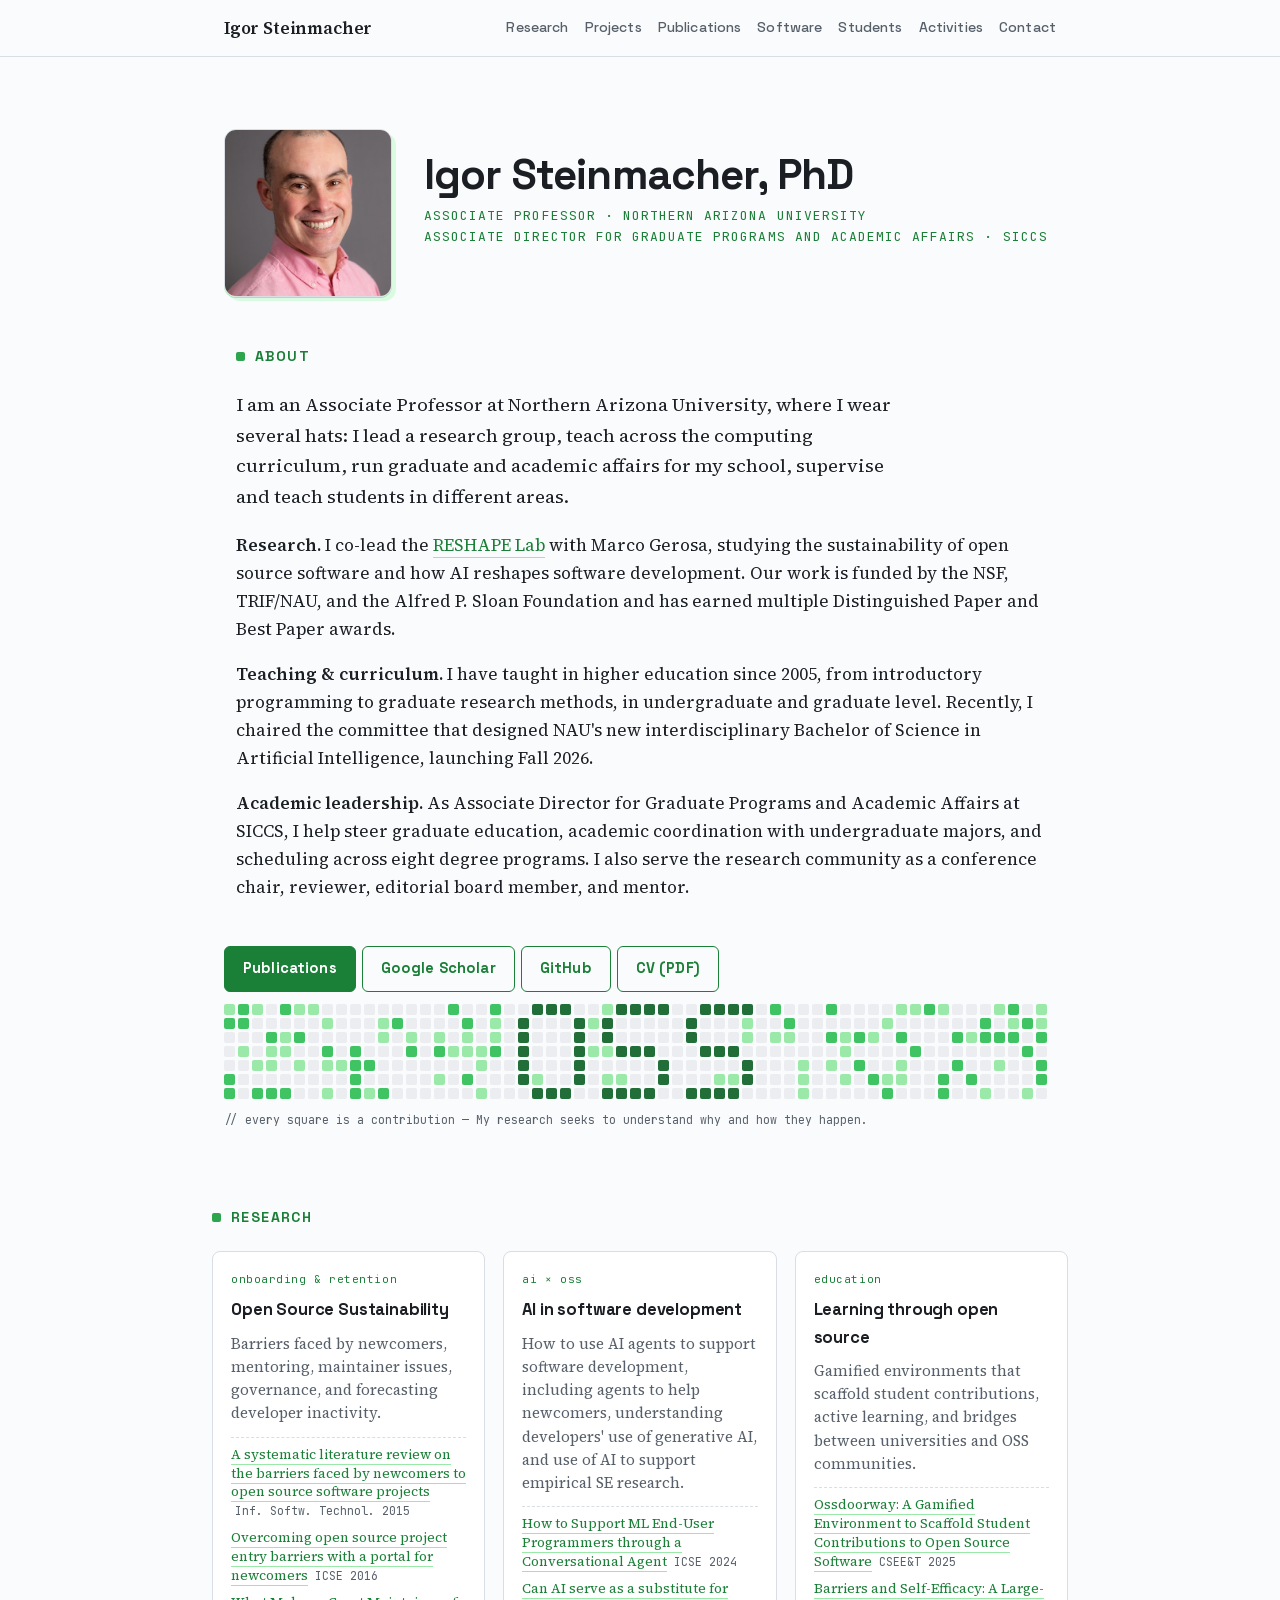
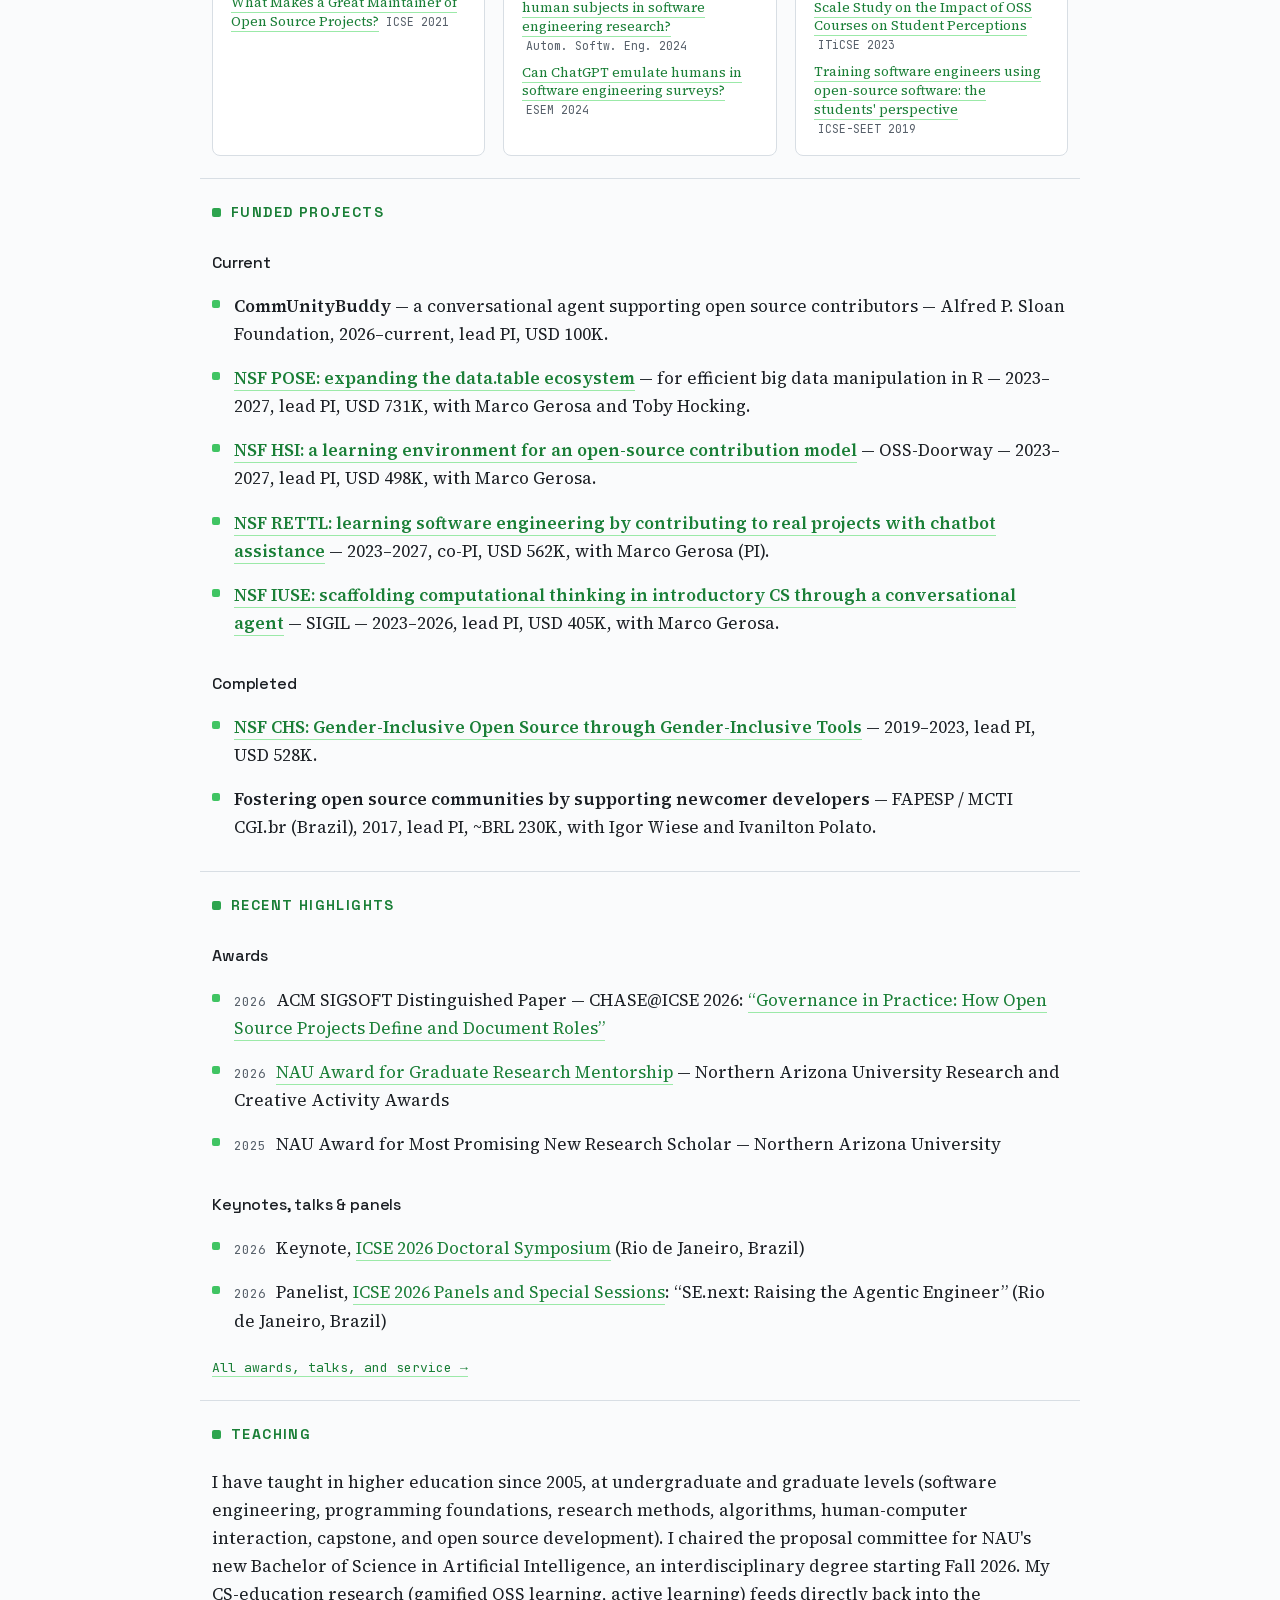
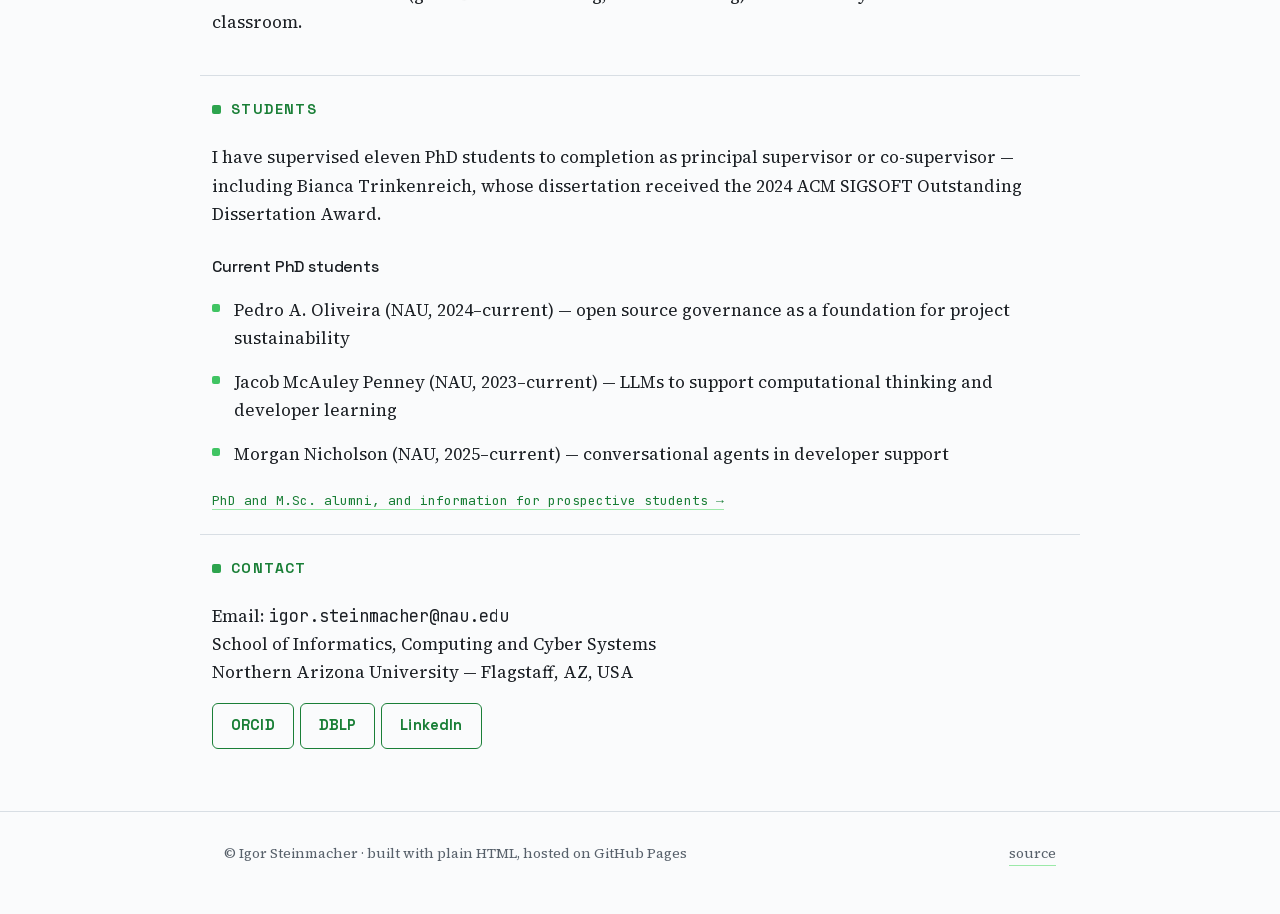
==== commit 779f0ea3: "Use official name for 2025 NAU research award Co-Authored-By: Claude Opus 5.5 <noreply@anthropic.com" ====
--- a/index.html
+++ b/index.html
@@ -178,7 +178,7 @@
       <!-- BEGIN:honors-recent (generated from data/honors.toml + data/awards.toml — edit there) -->
       <li><span class="yr">2026</span> ACM SIGSOFT Distinguished Paper — CHASE@ICSE 2026: <a href="https://doi.org/10.1145/3794860.3794911" target="_blank" rel="noopener">“Governance in Practice: How Open Source Projects Define and Document Roles”</a></li>
       <li><span class="yr">2026</span> <a href="https://in.nau.edu/news/2026-rca-awards/" target="_blank" rel="noopener">NAU Award for Graduate Research Mentorship</a> — Northern Arizona University Research and Creative Activity Awards</li>
-      <li><span class="yr">2025</span> Most Promising Research Scholar — Northern Arizona University</li>
+      <li><span class="yr">2025</span> NAU Award for Most Promising New Research Scholar — Northern Arizona University</li>
       <!-- END:honors-recent -->
     </ul>
     <p class="sub-h">Keynotes, talks &amp; panels</p>
